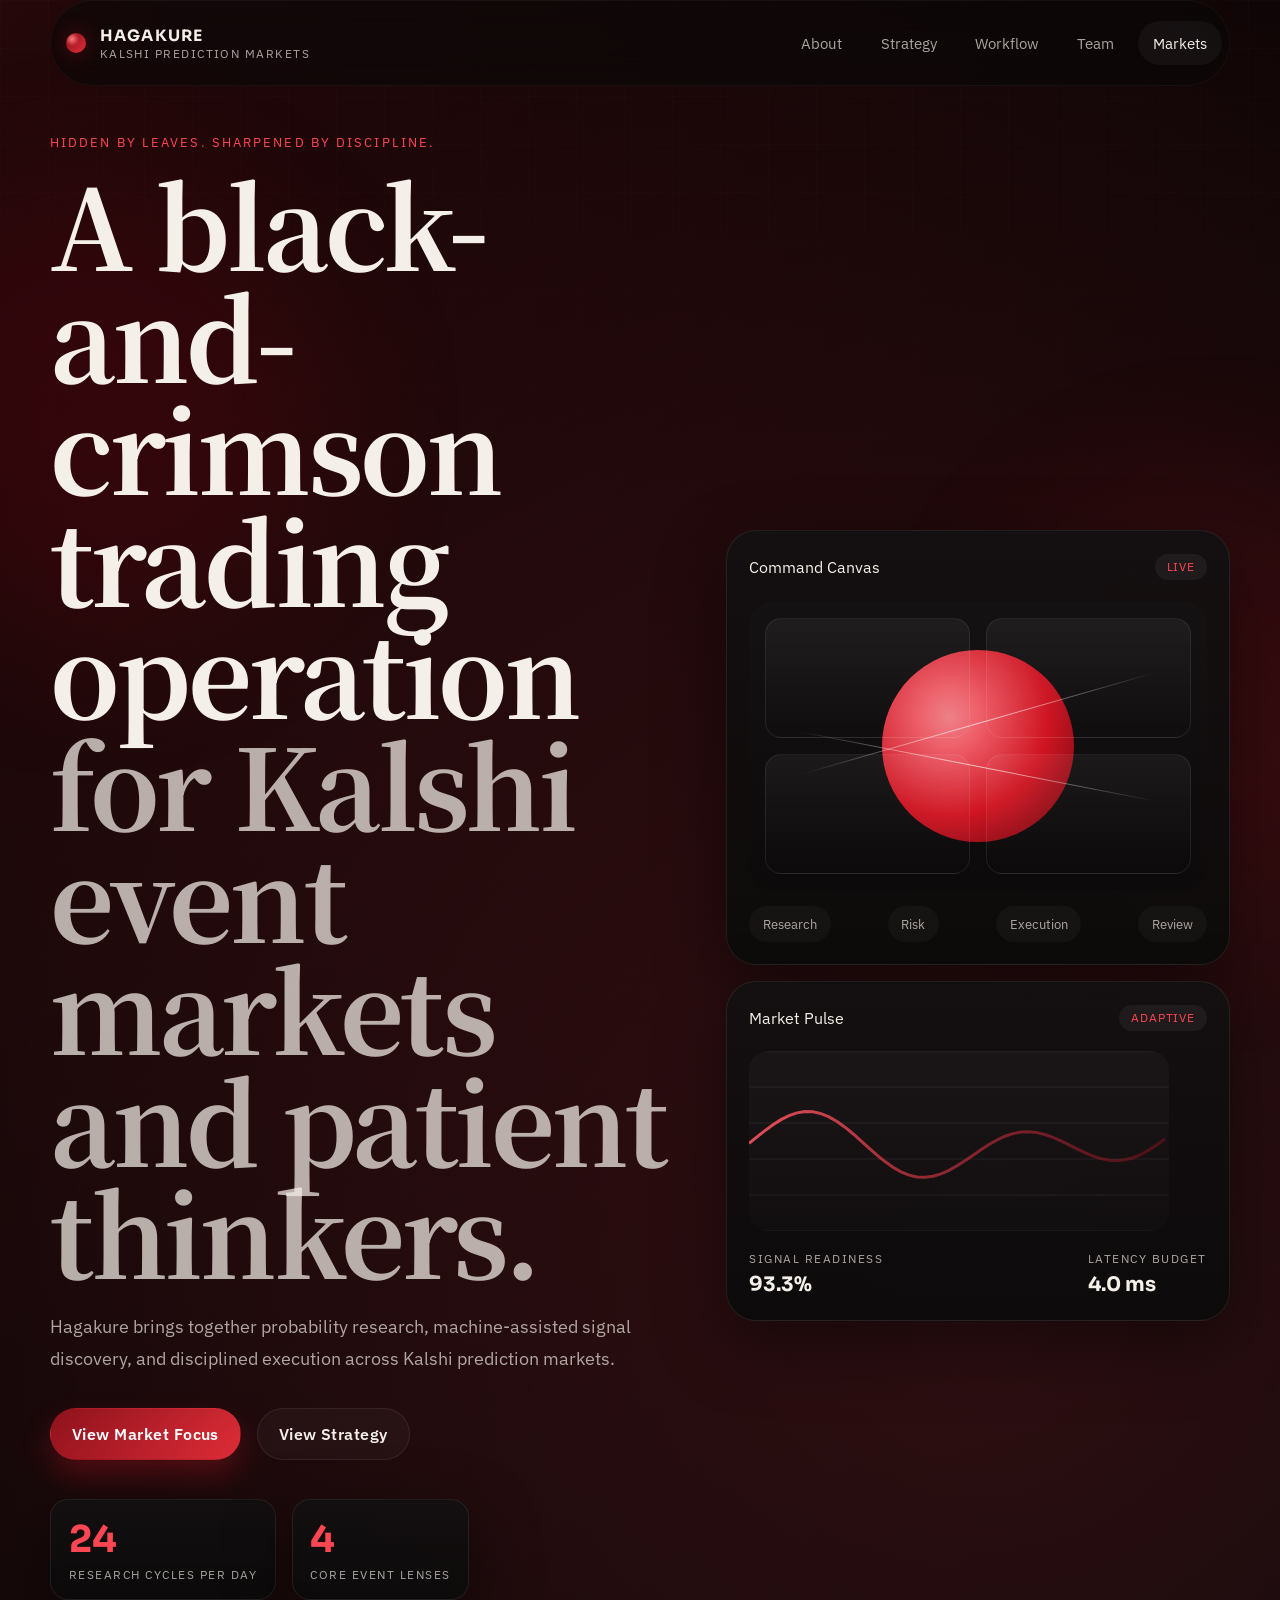
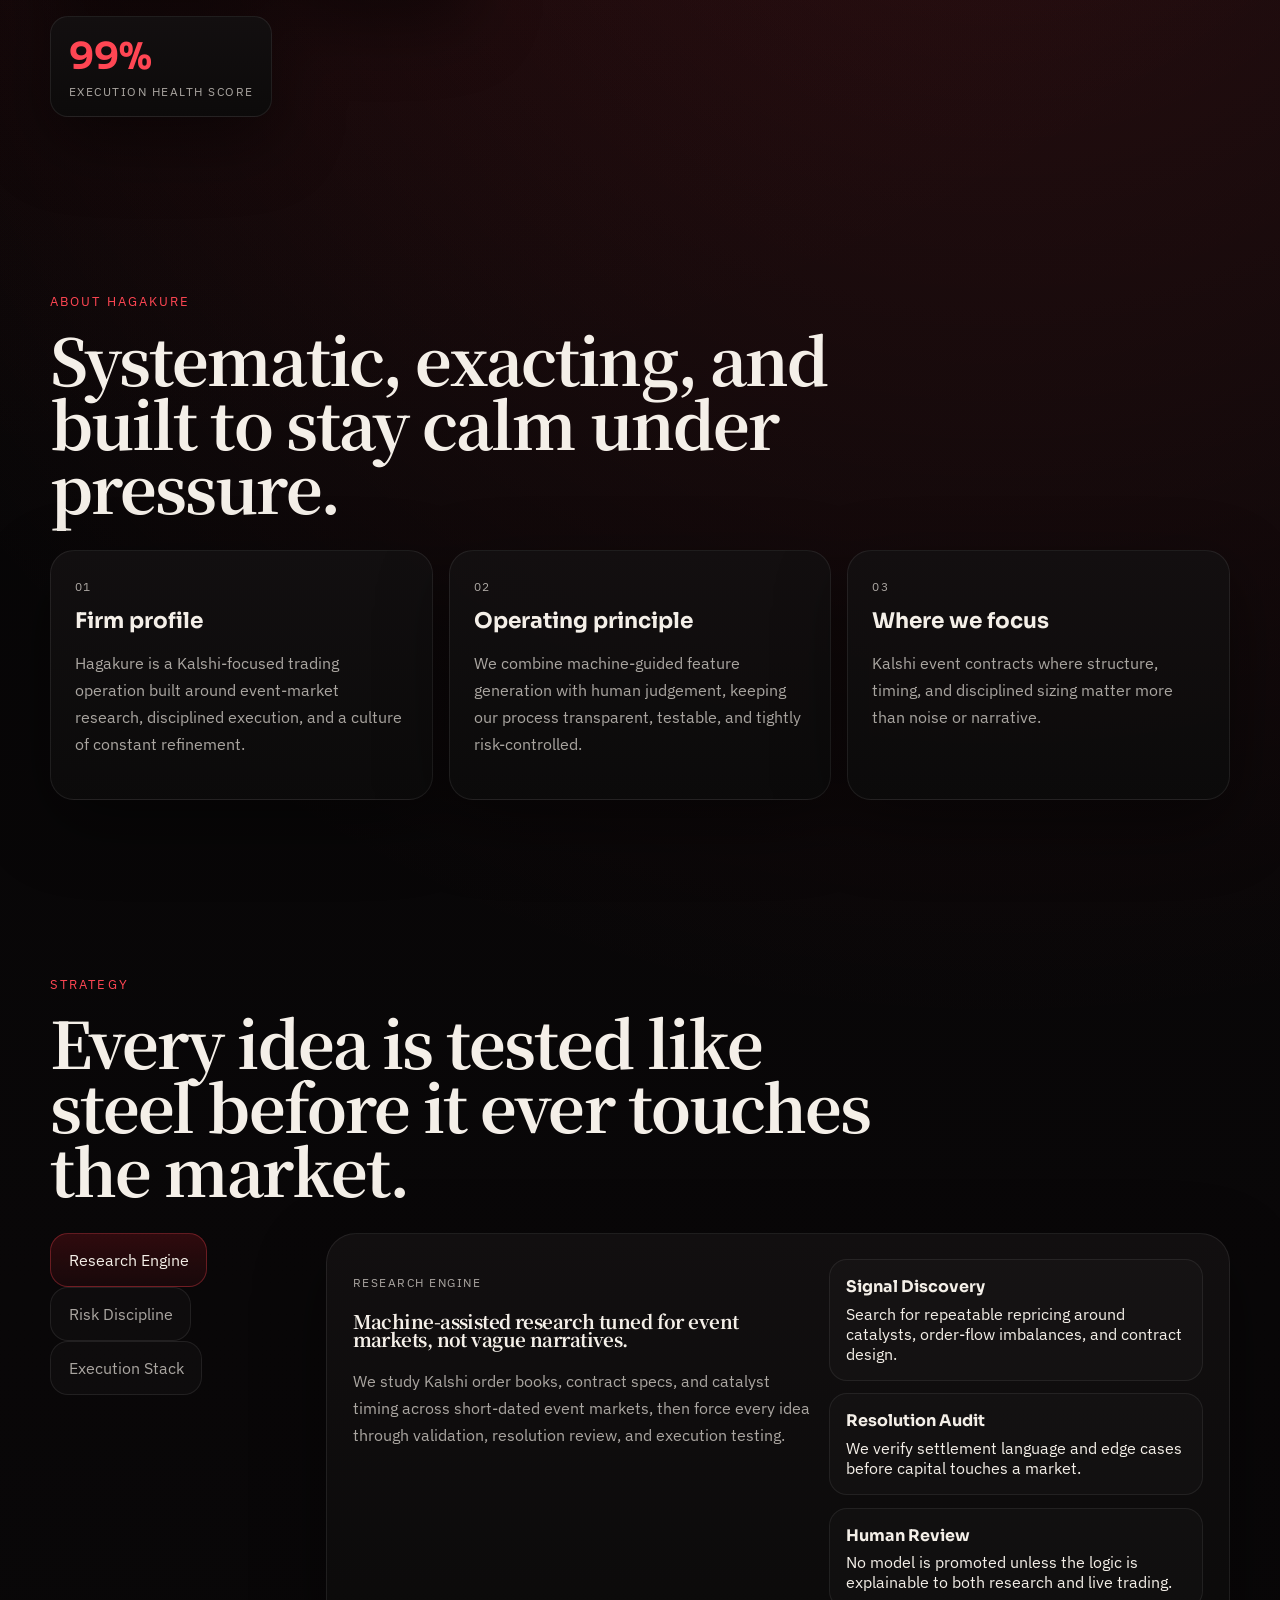
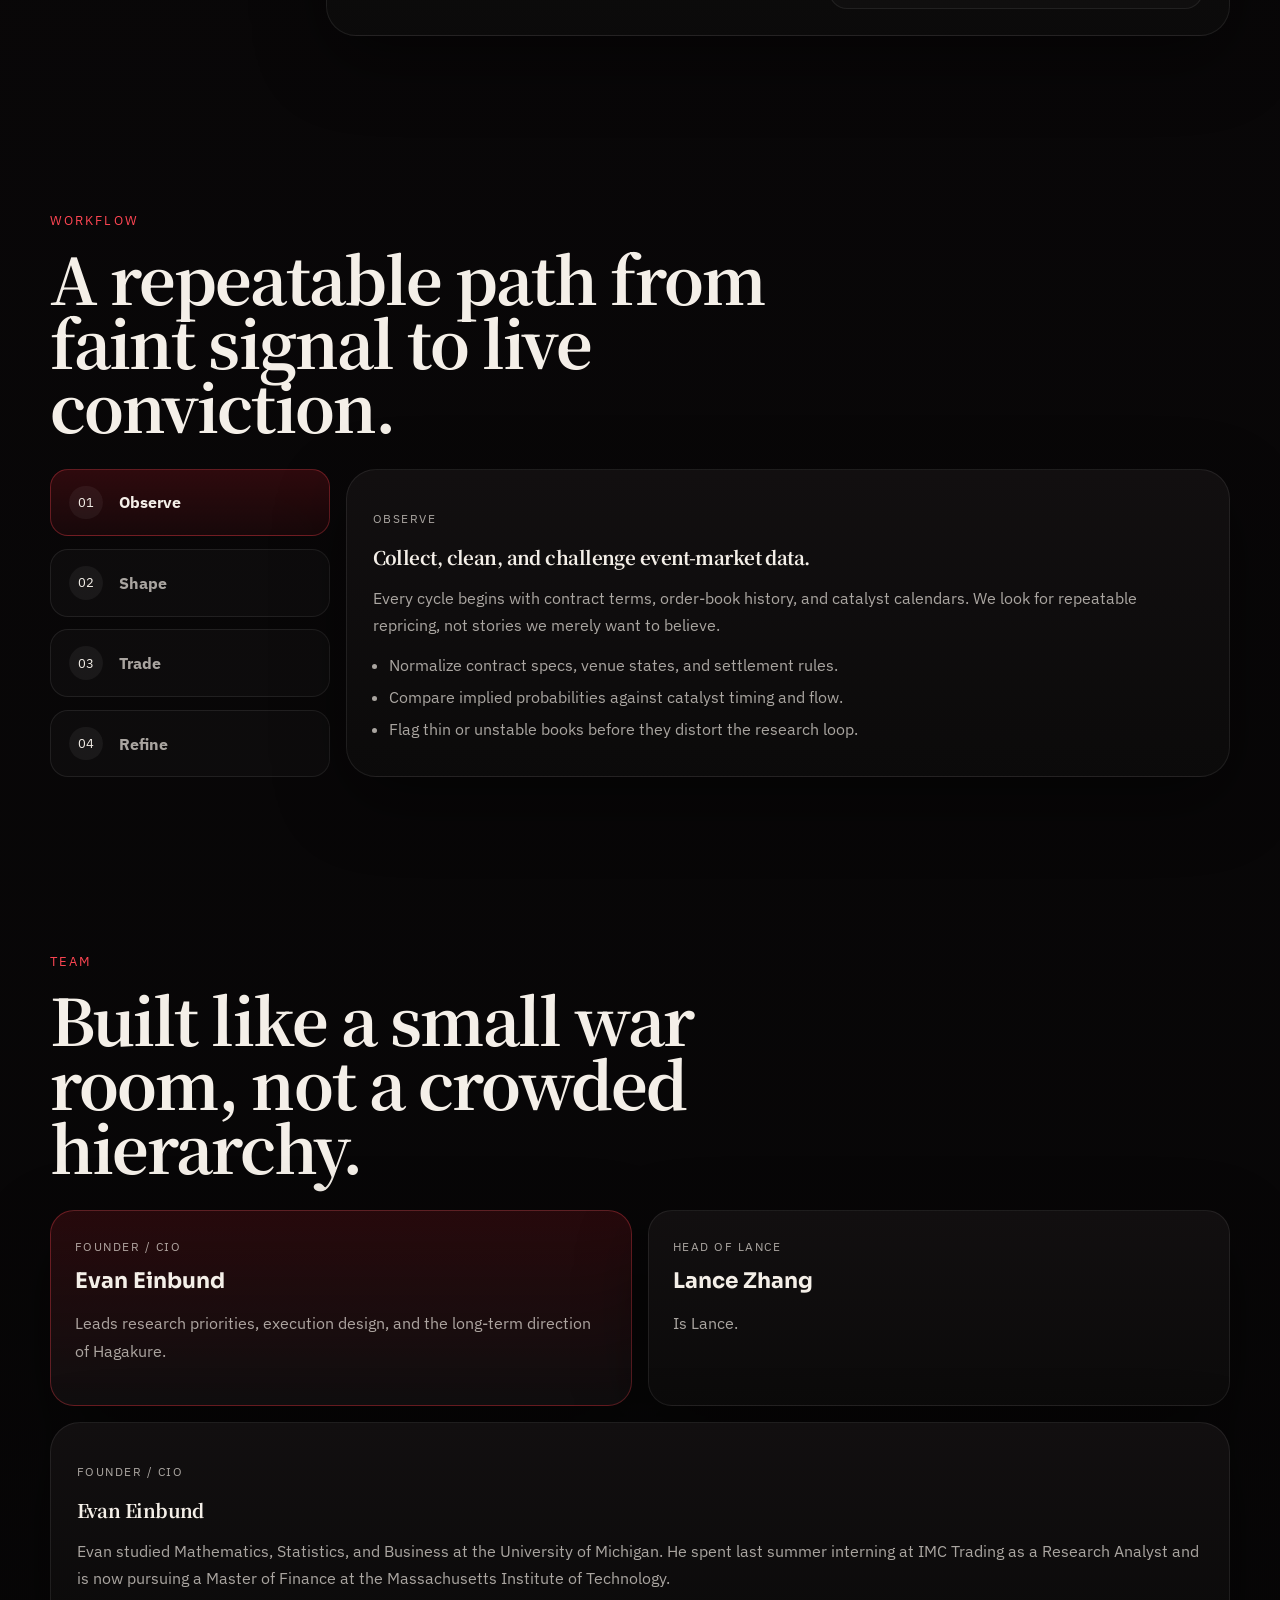
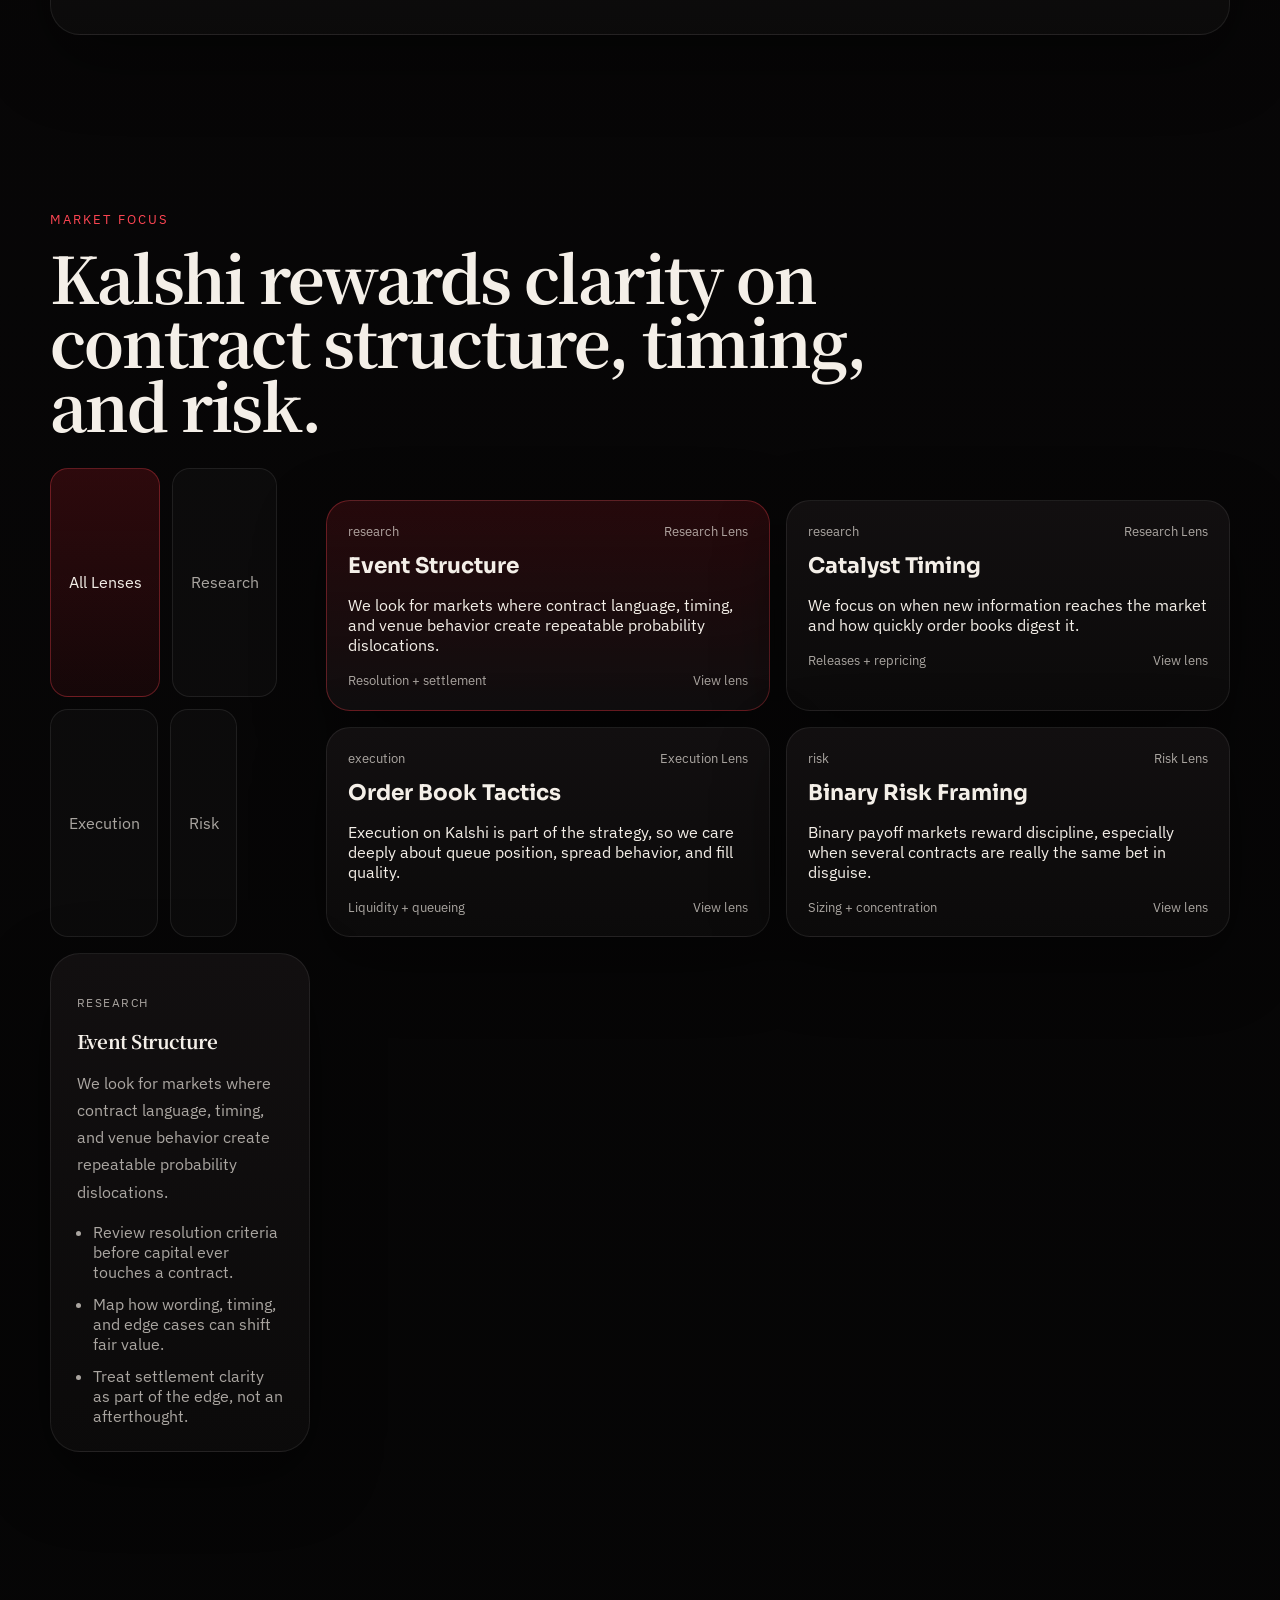
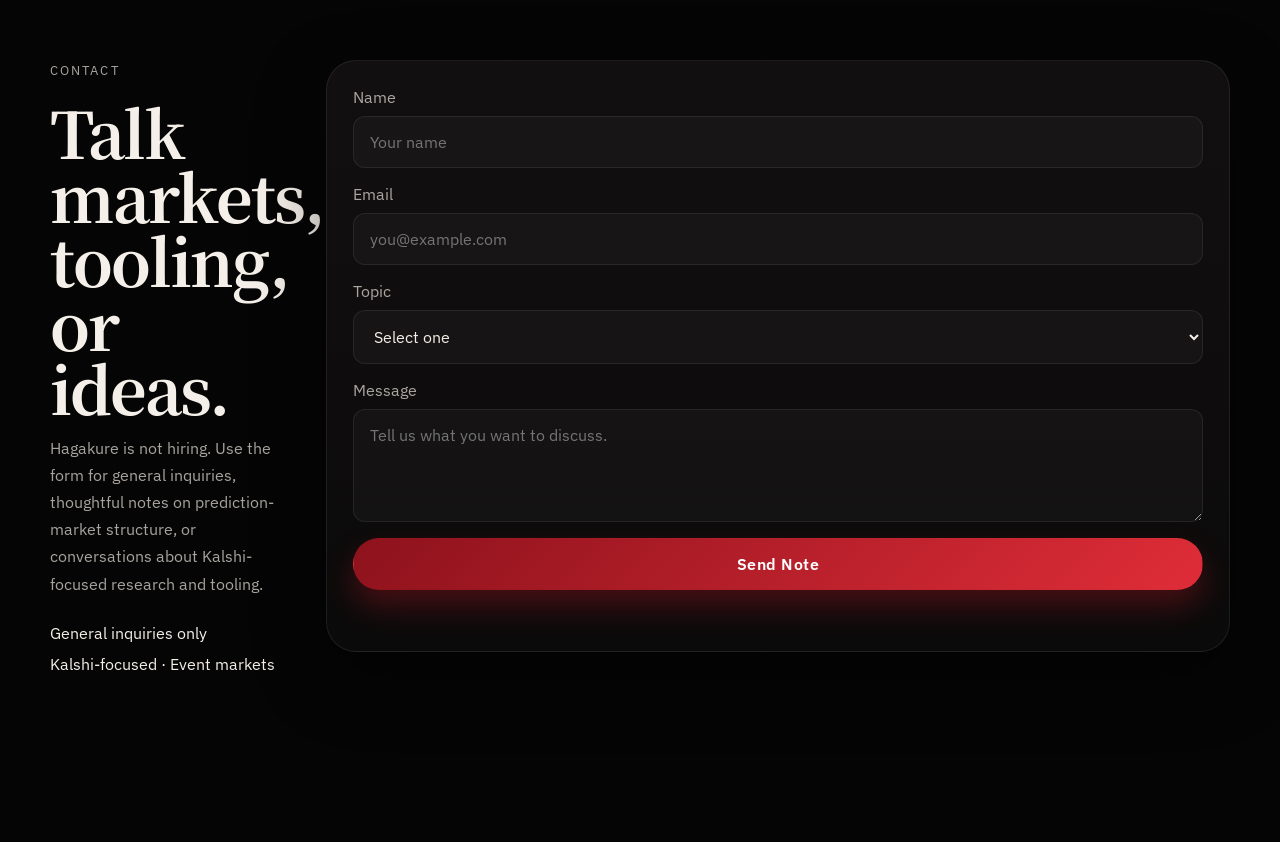
==== frontend/index.html @ a76fd27b "Refocus site on Kalshi markets" ====
<!DOCTYPE html>
<html lang="en">
<head>
  <meta charset="UTF-8">
  <meta name="viewport" content="width=device-width, initial-scale=1.0">
  <title>Hagakure</title>
  <meta
    name="description"
    content="Hagakure is a Kalshi-focused systematic trading operation built on disciplined execution, prediction-market research, and machine-assisted analysis."
  >
  <link rel="preconnect" href="https://fonts.googleapis.com">
  <link rel="preconnect" href="https://fonts.gstatic.com" crossorigin>
  <link
    href="https://fonts.googleapis.com/css2?family=IBM+Plex+Sans:wght@400;500;600&family=Noto+Serif+JP:wght@500;700&family=Sora:wght@400;500;600;700&display=swap"
    rel="stylesheet"
  >
  <link rel="stylesheet" href="./styles.css">
</head>
<body>
  <div class="page-shell">
    <div class="ambient ambient-left"></div>
    <div class="ambient ambient-right"></div>
    <div class="grid-overlay"></div>

    <header class="site-header">
      <a class="brand" href="#top" aria-label="Hagakure home">
        <span class="brand-mark"></span>
        <span class="brand-copy">
          <span class="brand-name">Hagakure</span>
          <span class="brand-tag">Kalshi Prediction Markets</span>
        </span>
      </a>

      <nav class="desktop-nav" aria-label="Primary">
        <a href="#about">About</a>
        <a href="#strategy">Strategy</a>
        <a href="#workflow">Workflow</a>
        <a href="#team">Team</a>
        <a href="#markets">Markets</a>
      </nav>

      <button class="menu-toggle" type="button" aria-expanded="false" aria-controls="mobile-nav">
        Menu
      </button>
    </header>

    <nav class="mobile-nav" id="mobile-nav" aria-label="Mobile">
      <a href="#about">About</a>
      <a href="#strategy">Strategy</a>
      <a href="#workflow">Workflow</a>
      <a href="#team">Team</a>
      <a href="#markets">Markets</a>
    </nav>

    <main id="top">
      <section class="hero section">
        <div class="hero-copy reveal">
          <p class="eyebrow">Hidden by leaves. Sharpened by discipline.</p>
          <h1>
            A black-and-crimson trading operation
            <span>for Kalshi event markets and patient thinkers.</span>
          </h1>
          <p class="hero-text">
            Hagakure brings together probability research, machine-assisted signal discovery,
            and disciplined execution across Kalshi prediction markets.
          </p>

          <div class="hero-actions">
            <a class="button button-primary" href="#markets">View Market Focus</a>
            <a class="button button-secondary" href="#strategy">View Strategy</a>
          </div>

          <div class="hero-metrics">
            <article>
              <span class="metric-value" data-counter="24">0</span>
              <span class="metric-label">Research cycles per day</span>
            </article>
            <article>
              <span class="metric-value" data-counter="4">0</span>
              <span class="metric-label">Core event lenses</span>
            </article>
            <article>
              <span class="metric-value" data-counter="99">0</span>
              <span class="metric-label">Execution health score</span>
            </article>
          </div>
        </div>

        <div class="hero-panel reveal">
          <div class="panel panel-lead">
            <div class="panel-header">
              <span>Command Canvas</span>
              <span class="status-dot">Live</span>
            </div>
            <div class="panel-art">
              <div class="sun-disc"></div>
              <div class="blade-line blade-line-a"></div>
              <div class="blade-line blade-line-b"></div>
              <div class="signal-grid">
                <span></span>
                <span></span>
                <span></span>
                <span></span>
              </div>
            </div>
            <div class="signal-strip">
              <span>Research</span>
              <span>Risk</span>
              <span>Execution</span>
              <span>Review</span>
            </div>
          </div>

          <div class="panel panel-ticker">
            <div class="ticker-header">
              <span>Market Pulse</span>
              <span class="ticker-mode">Adaptive</span>
            </div>
            <canvas id="pulse-chart" width="420" height="180" aria-label="Market pulse chart"></canvas>
            <div class="pulse-stats">
              <div>
                <span class="pulse-label">Signal readiness</span>
                <strong id="signal-readiness">91.4%</strong>
              </div>
              <div>
                <span class="pulse-label">Latency budget</span>
                <strong id="latency-budget">3.8 ms</strong>
              </div>
            </div>
          </div>
        </div>
      </section>

      <section class="section section-split" id="about">
        <div class="section-heading reveal">
          <p class="eyebrow">About Hagakure</p>
          <h2>Systematic, exacting, and built to stay calm under pressure.</h2>
        </div>

        <div class="about-grid">
          <article class="about-card reveal">
            <span class="card-index">01</span>
            <h3>Firm profile</h3>
            <p>
              Hagakure is a Kalshi-focused trading operation built around event-market research,
              disciplined execution, and a culture of constant refinement.
            </p>
          </article>
          <article class="about-card reveal">
            <span class="card-index">02</span>
            <h3>Operating principle</h3>
            <p>
              We combine machine-guided feature generation with human judgement, keeping our process
              transparent, testable, and tightly risk-controlled.
            </p>
          </article>
          <article class="about-card reveal">
            <span class="card-index">03</span>
            <h3>Where we focus</h3>
            <p>
              Kalshi event contracts where structure, timing, and disciplined sizing matter more
              than noise or narrative.
            </p>
          </article>
        </div>
      </section>

      <section class="section" id="strategy">
        <div class="section-heading reveal">
          <p class="eyebrow">Strategy</p>
          <h2>Every idea is tested like steel before it ever touches the market.</h2>
        </div>

        <div class="strategy-shell">
          <aside class="strategy-tabs reveal" aria-label="Strategy pillars">
            <button class="strategy-tab is-active" type="button" data-strategy="research">Research Engine</button>
            <button class="strategy-tab" type="button" data-strategy="risk">Risk Discipline</button>
            <button class="strategy-tab" type="button" data-strategy="execution">Execution Stack</button>
          </aside>

          <div class="strategy-panel reveal">
            <div class="strategy-copy">
              <p class="strategy-kicker" id="strategy-kicker">Research Engine</p>
              <h3 id="strategy-title">Machine-assisted research tuned for event markets, not vague narratives.</h3>
              <p id="strategy-text">
                We study Kalshi order books, contract specs, and catalyst timing across short-dated
                event markets, then force every idea through validation, resolution review, and execution testing.
              </p>
            </div>

            <div class="strategy-matrix" id="strategy-matrix"></div>
          </div>
        </div>
      </section>

      <section class="section" id="workflow">
        <div class="section-heading reveal">
          <p class="eyebrow">Workflow</p>
          <h2>A repeatable path from faint signal to live conviction.</h2>
        </div>

        <div class="workflow-layout">
          <div class="workflow-track reveal">
            <button class="workflow-step is-active" type="button" data-step="observe">
              <span>01</span>
              <strong>Observe</strong>
            </button>
            <button class="workflow-step" type="button" data-step="shape">
              <span>02</span>
              <strong>Shape</strong>
            </button>
            <button class="workflow-step" type="button" data-step="deploy">
              <span>03</span>
              <strong>Trade</strong>
            </button>
            <button class="workflow-step" type="button" data-step="refine">
              <span>04</span>
              <strong>Refine</strong>
            </button>
          </div>

          <article class="workflow-panel reveal">
            <p class="workflow-label" id="workflow-label">Observe</p>
            <h3 id="workflow-title">Collect, clean, and challenge event-market data.</h3>
            <p id="workflow-text">
              Every cycle begins with contract terms, order-book history, and catalyst calendars.
              We look for repeatable repricing, not stories we merely want to believe.
            </p>
            <ul class="workflow-list" id="workflow-list"></ul>
          </article>
        </div>
      </section>

      <section class="section" id="team">
        <div class="section-heading reveal">
          <p class="eyebrow">Team</p>
          <h2>Built like a small war room, not a crowded hierarchy.</h2>
        </div>

        <div class="team-grid reveal" id="team-grid"></div>

        <div class="team-detail reveal" id="team-detail">
          <p class="team-detail-role">Founder / CIO</p>
          <h3>Loading team profile...</h3>
          <p>Hagakure leadership details will appear here once the page initializes.</p>
        </div>
      </section>

      <section class="section" id="markets">
        <div class="section-heading reveal">
          <p class="eyebrow">Market Focus</p>
          <h2>Kalshi rewards clarity on contract structure, timing, and risk.</h2>
        </div>

        <div class="careers-shell">
          <div class="role-filters reveal" aria-label="Role filters">
            <button class="role-filter is-active" type="button" data-role-filter="all">All Lenses</button>
            <button class="role-filter" type="button" data-role-filter="research">Research</button>
            <button class="role-filter" type="button" data-role-filter="execution">Execution</button>
            <button class="role-filter" type="button" data-role-filter="risk">Risk</button>
          </div>

          <div class="role-grid reveal" id="role-grid"></div>

          <article class="role-detail reveal" id="role-detail">
            <p class="role-detail-kicker">Select a lens</p>
            <h3>Event Structure</h3>
            <p>Choose a card to inspect how Hagakure thinks about Kalshi markets, execution, and risk.</p>
            <ul class="role-points"></ul>
          </article>
        </div>
      </section>

      <section class="section section-contact">
        <div class="contact-copy reveal">
          <p class="eyebrow">Contact</p>
          <h2>Talk markets, tooling, or ideas.</h2>
          <p>
            Hagakure is not hiring. Use the form for general inquiries, thoughtful notes on
            prediction-market structure, or conversations about Kalshi-focused research and tooling.
          </p>
          <div class="contact-lines">
            <span>General inquiries only</span>
            <span>Kalshi-focused · Event markets</span>
          </div>
        </div>

        <form class="contact-form reveal" id="contact-form">
          <label>
            Name
            <input type="text" name="name" placeholder="Your name" required>
          </label>
          <label>
            Email
            <input type="email" name="email" placeholder="you@example.com" required>
          </label>
          <label>
            Topic
            <select name="interest" required>
              <option value="">Select one</option>
              <option value="general">General inquiry</option>
              <option value="research">Research process</option>
              <option value="markets">Kalshi market structure</option>
            </select>
          </label>
          <label>
            Message
            <textarea name="message" rows="4" placeholder="Tell us what you want to discuss." required></textarea>
          </label>
          <button class="button button-primary" type="submit">Send Note</button>
          <p class="form-response" id="form-response" aria-live="polite"></p>
        </form>
      </section>
    </main>
  </div>

  <script src="./app.js"></script>
</body>
</html>
---- frontend/styles.css ----
:root {
  --bg: #070707;
  --bg-soft: #0f0b0c;
  --panel: rgba(18, 16, 17, 0.84);
  --panel-strong: rgba(21, 17, 18, 0.96);
  --border: rgba(255, 255, 255, 0.08);
  --text: #f4efe8;
  --muted: rgba(244, 239, 232, 0.68);
  --accent: #ca1b28;
  --accent-soft: rgba(202, 27, 40, 0.18);
  --accent-strong: #ff4653;
  --shadow: 0 24px 70px rgba(0, 0, 0, 0.45);
  --serif: "Noto Serif JP", serif;
  --display: "Sora", sans-serif;
  --body: "IBM Plex Sans", sans-serif;
  --max-width: 1180px;
  --radius-xl: 30px;
  --radius-lg: 24px;
  --radius-md: 18px;
  --radius-sm: 12px;
  --transition: 220ms ease;
}

* {
  box-sizing: border-box;
}

html {
  scroll-behavior: smooth;
}

body {
  margin: 0;
  min-height: 100vh;
  background:
    radial-gradient(circle at top left, rgba(202, 27, 40, 0.16), transparent 28%),
    radial-gradient(circle at 78% 18%, rgba(255, 70, 83, 0.14), transparent 22%),
    linear-gradient(180deg, #040404 0%, #090708 40%, #050505 100%);
  color: var(--text);
  font-family: var(--body);
  overflow-x: hidden;
}

img,
canvas {
  display: block;
  max-width: 100%;
}

a {
  color: inherit;
  text-decoration: none;
}

button,
input,
select,
textarea {
  font: inherit;
}

button {
  cursor: pointer;
}

.page-shell {
  position: relative;
  isolation: isolate;
}

.ambient {
  position: fixed;
  inset: auto;
  width: 28rem;
  height: 28rem;
  border-radius: 999px;
  filter: blur(80px);
  opacity: 0.45;
  pointer-events: none;
  z-index: -3;
}

.ambient-left {
  left: -8rem;
  top: 12rem;
  background: rgba(131, 5, 19, 0.44);
}

.ambient-right {
  right: -10rem;
  top: 30rem;
  background: rgba(202, 27, 40, 0.28);
}

.grid-overlay {
  position: fixed;
  inset: 0;
  background-image:
    linear-gradient(rgba(255, 255, 255, 0.025) 1px, transparent 1px),
    linear-gradient(90deg, rgba(255, 255, 255, 0.025) 1px, transparent 1px);
  background-size: 48px 48px;
  mask-image: linear-gradient(180deg, rgba(0, 0, 0, 0.6), transparent 85%);
  pointer-events: none;
  z-index: -4;
}

.site-header {
  position: sticky;
  top: 0;
  z-index: 20;
  display: flex;
  align-items: center;
  justify-content: space-between;
  gap: 1rem;
  width: min(calc(100% - 2rem), var(--max-width));
  margin: 0 auto;
  padding: 1rem 0;
  backdrop-filter: blur(16px);
}

.site-header::before {
  content: "";
  position: absolute;
  inset: 0;
  border: 1px solid rgba(255, 255, 255, 0.04);
  border-radius: 999px;
  background: rgba(8, 8, 8, 0.55);
  z-index: -1;
}

.brand {
  display: inline-flex;
  align-items: center;
  gap: 0.85rem;
  padding: 0.6rem 1rem;
}

.brand-mark {
  width: 1.25rem;
  height: 1.25rem;
  border-radius: 999px;
  background:
    radial-gradient(circle at 30% 30%, #ff7a7a, transparent 35%),
    linear-gradient(135deg, #8c0f18, #df2d38);
  box-shadow: 0 0 20px rgba(202, 27, 40, 0.4);
}

.brand-copy {
  display: grid;
}

.brand-name {
  font-family: var(--display);
  font-size: 0.98rem;
  font-weight: 700;
  letter-spacing: 0.08em;
  text-transform: uppercase;
}

.brand-tag {
  color: var(--muted);
  font-size: 0.76rem;
  letter-spacing: 0.12em;
  text-transform: uppercase;
}

.desktop-nav,
.mobile-nav,
.role-filters,
.hero-actions,
.signal-strip,
.contact-lines,
.workflow-track,
.hero-metrics,
.team-grid,
.about-grid {
  display: flex;
}

.desktop-nav {
  gap: 0.5rem;
  padding-right: 0.5rem;
}

.desktop-nav a,
.mobile-nav a,
.role-filter,
.strategy-tab,
.workflow-step {
  position: relative;
  transition: transform var(--transition), color var(--transition), background var(--transition), border-color var(--transition);
}

.desktop-nav a {
  color: var(--muted);
  padding: 0.8rem 0.95rem;
  border-radius: 999px;
  font-size: 0.92rem;
}

.desktop-nav a:hover,
.desktop-nav a.is-current {
  color: var(--text);
  background: rgba(255, 255, 255, 0.04);
}

.menu-toggle {
  display: none;
  border: 1px solid var(--border);
  border-radius: 999px;
  background: rgba(255, 255, 255, 0.03);
  color: var(--text);
  padding: 0.8rem 1rem;
}

.mobile-nav {
  width: min(calc(100% - 2rem), var(--max-width));
  margin: 0.5rem auto 0;
  padding: 0.85rem;
  gap: 0.5rem;
  flex-wrap: wrap;
  background: rgba(8, 8, 8, 0.9);
  border: 1px solid var(--border);
  border-radius: var(--radius-md);
  display: none;
}

.mobile-nav.is-open {
  display: flex;
}

.mobile-nav a {
  color: var(--muted);
  padding: 0.6rem 0.85rem;
  border-radius: 999px;
}

main {
  width: min(calc(100% - 2rem), var(--max-width));
  margin: 0 auto;
  padding-bottom: 5rem;
}

.section {
  padding: 5.5rem 0;
}

.hero {
  min-height: calc(100vh - 6rem);
  display: grid;
  grid-template-columns: minmax(0, 1.15fr) minmax(340px, 0.9fr);
  gap: 2rem;
  align-items: center;
  padding-top: 3rem;
}

.eyebrow {
  color: var(--accent-strong);
  margin: 0 0 1rem;
  letter-spacing: 0.16em;
  text-transform: uppercase;
  font-size: 0.82rem;
}

.hero h1,
.section-heading h2,
.strategy-copy h3,
.workflow-panel h3,
.team-detail h3,
.role-detail h3,
.contact-copy h2 {
  font-family: var(--serif);
  line-height: 1;
  letter-spacing: -0.03em;
}

.hero h1 {
  margin: 0;
  font-size: clamp(3.6rem, 9vw, 7rem);
  max-width: 10ch;
}

.hero h1 span {
  display: block;
  color: rgba(244, 239, 232, 0.72);
}

.hero-text {
  max-width: 38rem;
  margin: 1.5rem 0 0;
  font-size: 1.12rem;
  line-height: 1.8;
  color: var(--muted);
}

.hero-actions {
  margin-top: 2rem;
  gap: 1rem;
  flex-wrap: wrap;
}

.button {
  display: inline-flex;
  align-items: center;
  justify-content: center;
  min-height: 3.3rem;
  padding: 0 1.3rem;
  border-radius: 999px;
  border: 1px solid transparent;
  font-weight: 600;
  letter-spacing: 0.03em;
  transition: transform var(--transition), background var(--transition), border-color var(--transition);
}

.button:hover,
.team-card:hover,
.about-card:hover,
.role-card:hover {
  transform: translateY(-2px);
}

.button-primary {
  background: linear-gradient(135deg, #8d121c, #df2d38);
  color: white;
  box-shadow: 0 16px 30px rgba(202, 27, 40, 0.3);
}

.button-secondary {
  border-color: var(--border);
  background: rgba(255, 255, 255, 0.03);
}

.hero-metrics {
  gap: 1rem;
  flex-wrap: wrap;
  margin-top: 2.4rem;
}

.hero-metrics article,
.panel,
.about-card,
.strategy-panel,
.workflow-panel,
.team-card,
.team-detail,
.role-card,
.role-detail,
.contact-form {
  background: linear-gradient(180deg, rgba(19, 16, 17, 0.94), rgba(12, 11, 11, 0.94));
  border: 1px solid var(--border);
  box-shadow: var(--shadow);
}

.hero-metrics article {
  min-width: 11rem;
  padding: 1rem 1.1rem;
  border-radius: var(--radius-md);
}

.metric-value {
  display: block;
  font-family: var(--display);
  font-size: 2.3rem;
  font-weight: 700;
  color: var(--accent-strong);
}

.metric-label,
.pulse-label,
.team-role,
.team-detail-role,
.role-detail-kicker,
.workflow-label,
.strategy-kicker,
.card-index {
  color: var(--muted);
  text-transform: uppercase;
  letter-spacing: 0.12em;
  font-size: 0.78rem;
}

.hero-panel {
  display: grid;
  gap: 1rem;
}

.panel {
  border-radius: var(--radius-xl);
  padding: 1.4rem;
}

.panel-header,
.ticker-header,
.pulse-stats {
  display: flex;
  align-items: center;
  justify-content: space-between;
}

.status-dot,
.ticker-mode {
  padding: 0.35rem 0.7rem;
  border-radius: 999px;
  background: rgba(255, 255, 255, 0.05);
  color: var(--accent-strong);
  font-size: 0.76rem;
  letter-spacing: 0.08em;
  text-transform: uppercase;
}

.panel-art {
  position: relative;
  overflow: hidden;
  min-height: 18rem;
  margin-top: 1.4rem;
  border-radius: calc(var(--radius-xl) - 0.4rem);
  background:
    radial-gradient(circle at center, rgba(214, 44, 56, 0.18), transparent 34%),
    linear-gradient(180deg, rgba(255, 255, 255, 0.03), transparent),
    #0d0a0b;
}

.sun-disc {
  position: absolute;
  width: 12rem;
  height: 12rem;
  border-radius: 999px;
  left: 50%;
  top: 50%;
  transform: translate(-50%, -50%);
  background: radial-gradient(circle at 35% 35%, #ff8e96, #ca1b28 56%, #5a0d13 100%);
  opacity: 0.92;
  filter: saturate(1.15);
}

.blade-line {
  position: absolute;
  left: 10%;
  right: 10%;
  height: 1px;
  background: linear-gradient(90deg, transparent, rgba(255, 255, 255, 0.7), transparent);
  transform: rotate(-16deg);
}

.blade-line-a {
  top: 42%;
}

.blade-line-b {
  top: 57%;
  transform: rotate(11deg);
}

.signal-grid {
  position: absolute;
  inset: 1rem;
  display: grid;
  grid-template-columns: repeat(2, 1fr);
  gap: 1rem;
}

.signal-grid span {
  border: 1px solid rgba(255, 255, 255, 0.08);
  border-radius: 1rem;
  background: linear-gradient(180deg, rgba(255, 255, 255, 0.05), transparent);
}

.signal-strip {
  margin-top: 1rem;
  justify-content: space-between;
  gap: 0.75rem;
  flex-wrap: wrap;
}

.signal-strip span {
  padding: 0.55rem 0.85rem;
  border-radius: 999px;
  background: rgba(255, 255, 255, 0.03);
  color: var(--muted);
  font-size: 0.83rem;
}

.panel-ticker canvas {
  margin-top: 1.25rem;
  border-radius: calc(var(--radius-lg) - 0.3rem);
  background: linear-gradient(180deg, rgba(255, 255, 255, 0.03), rgba(255, 255, 255, 0.01));
}

.pulse-stats {
  gap: 1rem;
  margin-top: 1rem;
}

.pulse-stats strong {
  display: block;
  margin-top: 0.35rem;
  font-family: var(--display);
  font-size: 1.25rem;
}

.section-heading {
  max-width: 52rem;
}

.section-heading h2,
.contact-copy h2 {
  margin: 0;
  font-size: clamp(2.2rem, 5vw, 4rem);
}

.section-split {
  display: grid;
  gap: 2rem;
}

.about-grid {
  gap: 1rem;
  flex-wrap: wrap;
}

.about-card {
  flex: 1 1 15rem;
  padding: 1.5rem;
  border-radius: var(--radius-lg);
}

.about-card h3,
.team-card h3,
.role-card h3 {
  margin: 0.75rem 0 0.65rem;
  font-family: var(--display);
  font-size: 1.35rem;
}

.about-card p,
.team-card p,
.team-detail p,
.role-detail p,
.contact-copy p,
.workflow-panel p,
.strategy-copy p {
  color: var(--muted);
  line-height: 1.7;
}

.strategy-shell,
.workflow-layout,
.careers-shell,
.section-contact {
  display: grid;
  grid-template-columns: minmax(220px, 260px) minmax(0, 1fr);
  gap: 1rem;
  margin-top: 2rem;
}

.strategy-tabs,
.role-filters {
  gap: 0.75rem;
  flex-wrap: wrap;
}

.strategy-tabs {
  align-content: start;
}

.strategy-tab,
.role-filter {
  border: 1px solid var(--border);
  background: rgba(255, 255, 255, 0.025);
  color: var(--muted);
  padding: 1rem 1.1rem;
  border-radius: var(--radius-md);
  text-align: left;
}

.strategy-tab.is-active,
.role-filter.is-active,
.workflow-step.is-active {
  background: linear-gradient(180deg, rgba(202, 27, 40, 0.2), rgba(202, 27, 40, 0.08));
  border-color: rgba(255, 70, 83, 0.32);
  color: var(--text);
}

.strategy-panel,
.workflow-panel,
.role-detail,
.contact-form,
.team-detail {
  border-radius: var(--radius-xl);
  padding: 1.6rem;
}

.strategy-panel {
  display: grid;
  grid-template-columns: minmax(0, 1.1fr) minmax(260px, 0.9fr);
  gap: 1.2rem;
}

.strategy-matrix {
  display: grid;
  gap: 0.8rem;
}

.matrix-item {
  padding: 1rem;
  border: 1px solid rgba(255, 255, 255, 0.07);
  border-radius: var(--radius-md);
  background: rgba(255, 255, 255, 0.02);
}

.matrix-item strong {
  display: block;
  font-family: var(--display);
  font-size: 1rem;
  margin-bottom: 0.4rem;
}

.workflow-layout {
  grid-template-columns: minmax(240px, 280px) minmax(0, 1fr);
}

.workflow-track {
  flex-direction: column;
  gap: 0.8rem;
}

.workflow-step {
  display: flex;
  align-items: center;
  gap: 1rem;
  border: 1px solid var(--border);
  border-radius: var(--radius-md);
  background: rgba(255, 255, 255, 0.025);
  color: var(--muted);
  padding: 1rem 1.15rem;
}

.workflow-step span {
  display: inline-flex;
  align-items: center;
  justify-content: center;
  width: 2.1rem;
  height: 2.1rem;
  border-radius: 999px;
  background: rgba(255, 255, 255, 0.05);
  color: var(--text);
  font-size: 0.8rem;
}

.workflow-list,
.role-points {
  display: grid;
  gap: 0.75rem;
  padding-left: 1rem;
  margin: 1rem 0 0;
  color: var(--muted);
}

.team-grid,
.role-grid {
  gap: 1rem;
  margin-top: 2rem;
}

.team-grid {
  flex-wrap: wrap;
}

.team-card {
  flex: 1 1 17rem;
  padding: 1.5rem;
  border-radius: var(--radius-lg);
  cursor: pointer;
}

.team-card.is-active {
  border-color: rgba(255, 70, 83, 0.32);
  background: linear-gradient(180deg, rgba(202, 27, 40, 0.16), rgba(17, 15, 16, 0.95));
}

.team-detail {
  margin-top: 1rem;
}

.role-grid {
  display: grid;
  grid-template-columns: repeat(2, minmax(0, 1fr));
}

.role-card {
  padding: 1.3rem;
  border-radius: var(--radius-lg);
  cursor: pointer;
}

.role-card.is-hidden {
  display: none;
}

.role-card.is-active {
  border-color: rgba(255, 70, 83, 0.32);
  background: linear-gradient(180deg, rgba(202, 27, 40, 0.16), rgba(17, 15, 16, 0.95));
}

.role-card-meta {
  display: flex;
  align-items: center;
  justify-content: space-between;
  gap: 1rem;
  color: var(--muted);
  font-size: 0.84rem;
}

.section-contact {
  align-items: start;
}

.contact-copy {
  padding-right: 1rem;
}

.contact-lines {
  flex-direction: column;
  gap: 0.65rem;
  margin-top: 1.6rem;
}

.contact-lines a {
  font-family: var(--display);
  font-size: 1.15rem;
}

.contact-form {
  display: grid;
  gap: 1rem;
}

.contact-form label {
  display: grid;
  gap: 0.55rem;
  color: var(--muted);
}

.contact-form input,
.contact-form select,
.contact-form textarea {
  width: 100%;
  border: 1px solid rgba(255, 255, 255, 0.08);
  border-radius: var(--radius-sm);
  padding: 0.95rem 1rem;
  background: rgba(255, 255, 255, 0.03);
  color: var(--text);
}

.contact-form input:focus,
.contact-form select:focus,
.contact-form textarea:focus {
  outline: none;
  border-color: rgba(255, 70, 83, 0.45);
  box-shadow: 0 0 0 4px rgba(202, 27, 40, 0.15);
}

.form-response {
  min-height: 1.2rem;
  margin: 0;
  color: var(--accent-strong);
}

.reveal {
  opacity: 0;
  transform: translateY(28px);
  transition: opacity 700ms ease, transform 700ms ease;
}

.reveal.is-visible {
  opacity: 1;
  transform: translateY(0);
}

@media (max-width: 980px) {
  .desktop-nav {
    display: none;
  }

  .menu-toggle {
    display: inline-flex;
  }

  .hero,
  .strategy-shell,
  .workflow-layout,
  .careers-shell,
  .section-contact,
  .strategy-panel {
    grid-template-columns: 1fr;
  }

  .hero {
    min-height: auto;
    padding-top: 2rem;
  }

  .hero h1 {
    max-width: 100%;
  }

  .role-grid {
    grid-template-columns: 1fr;
  }
}

@media (max-width: 640px) {
  .site-header {
    width: calc(100% - 1rem);
  }

  main {
    width: calc(100% - 1rem);
  }

  .section {
    padding: 4.2rem 0;
  }

  .hero h1 {
    font-size: clamp(3rem, 16vw, 4.4rem);
  }

  .panel,
  .strategy-panel,
  .workflow-panel,
  .team-card,
  .team-detail,
  .role-card,
  .role-detail,
  .contact-form,
  .about-card {
    padding: 1.2rem;
  }

  .hero-metrics article {
    flex: 1 1 100%;
  }
}
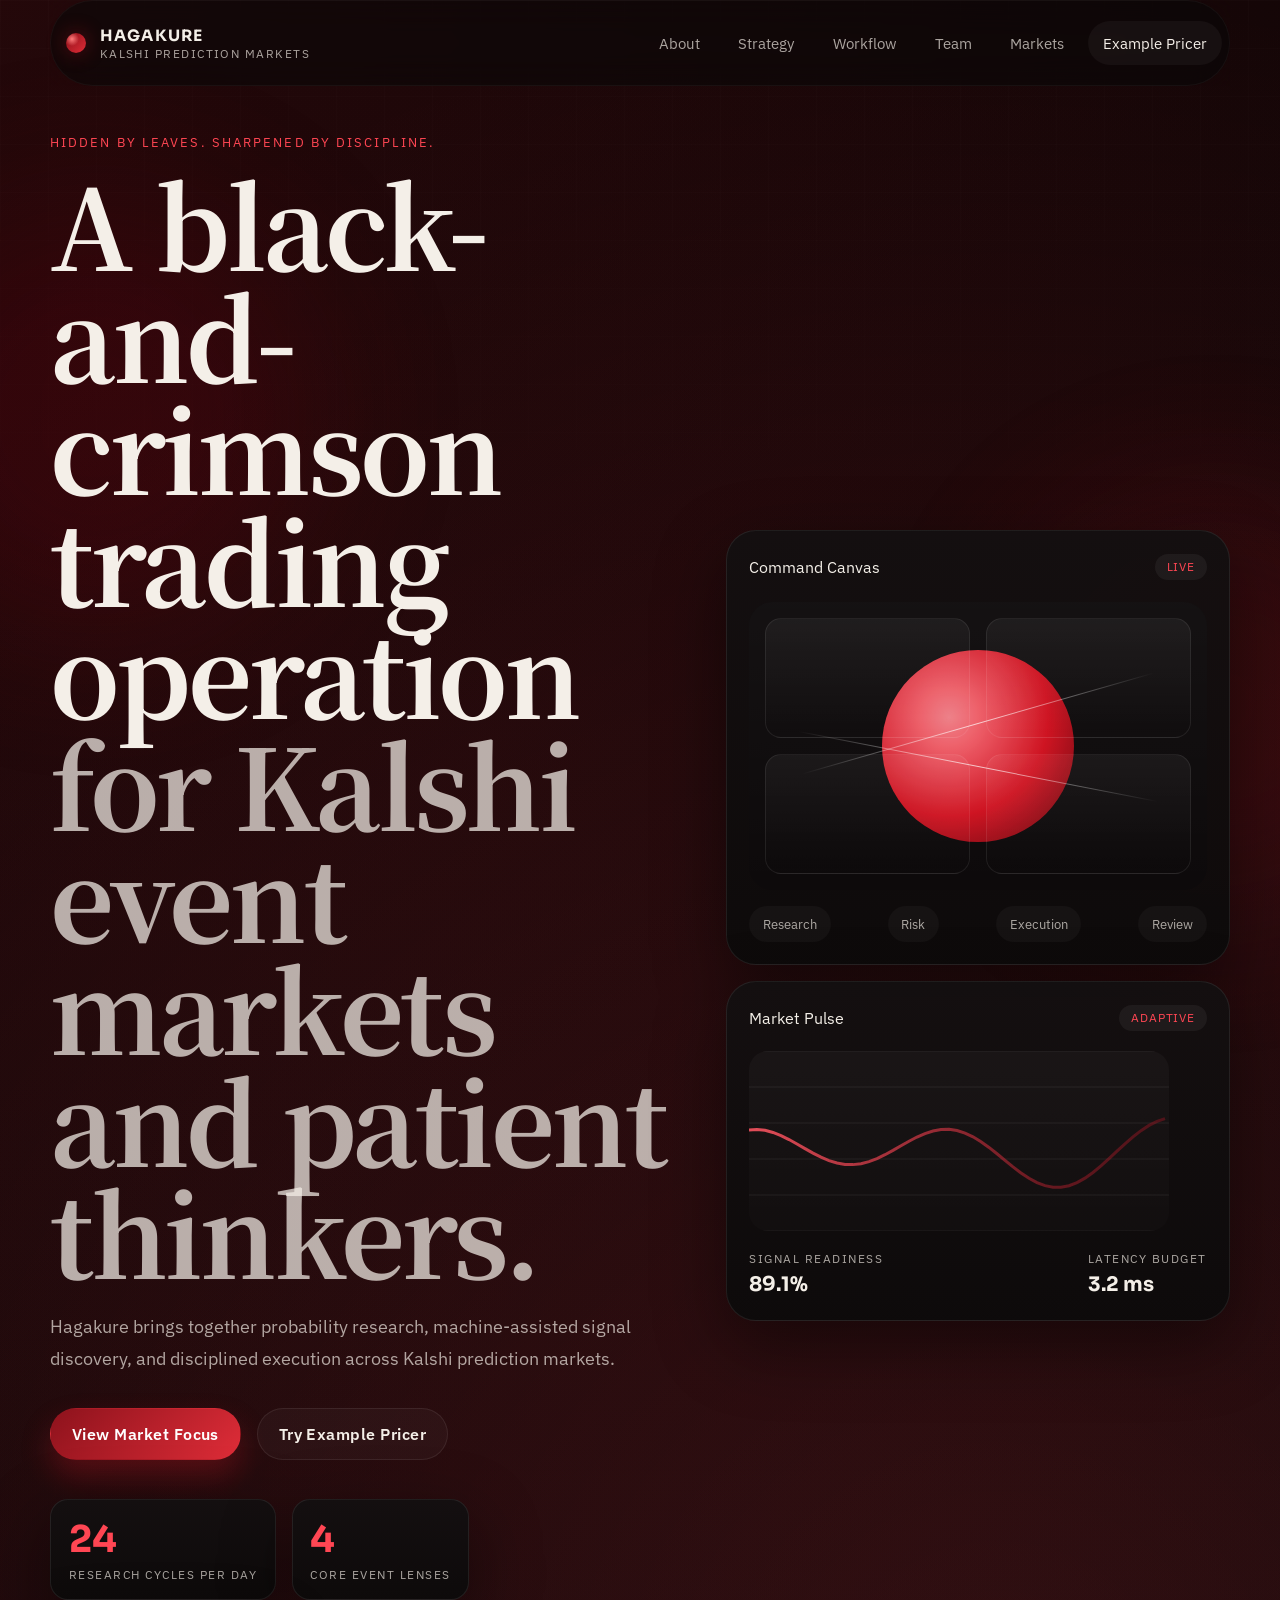
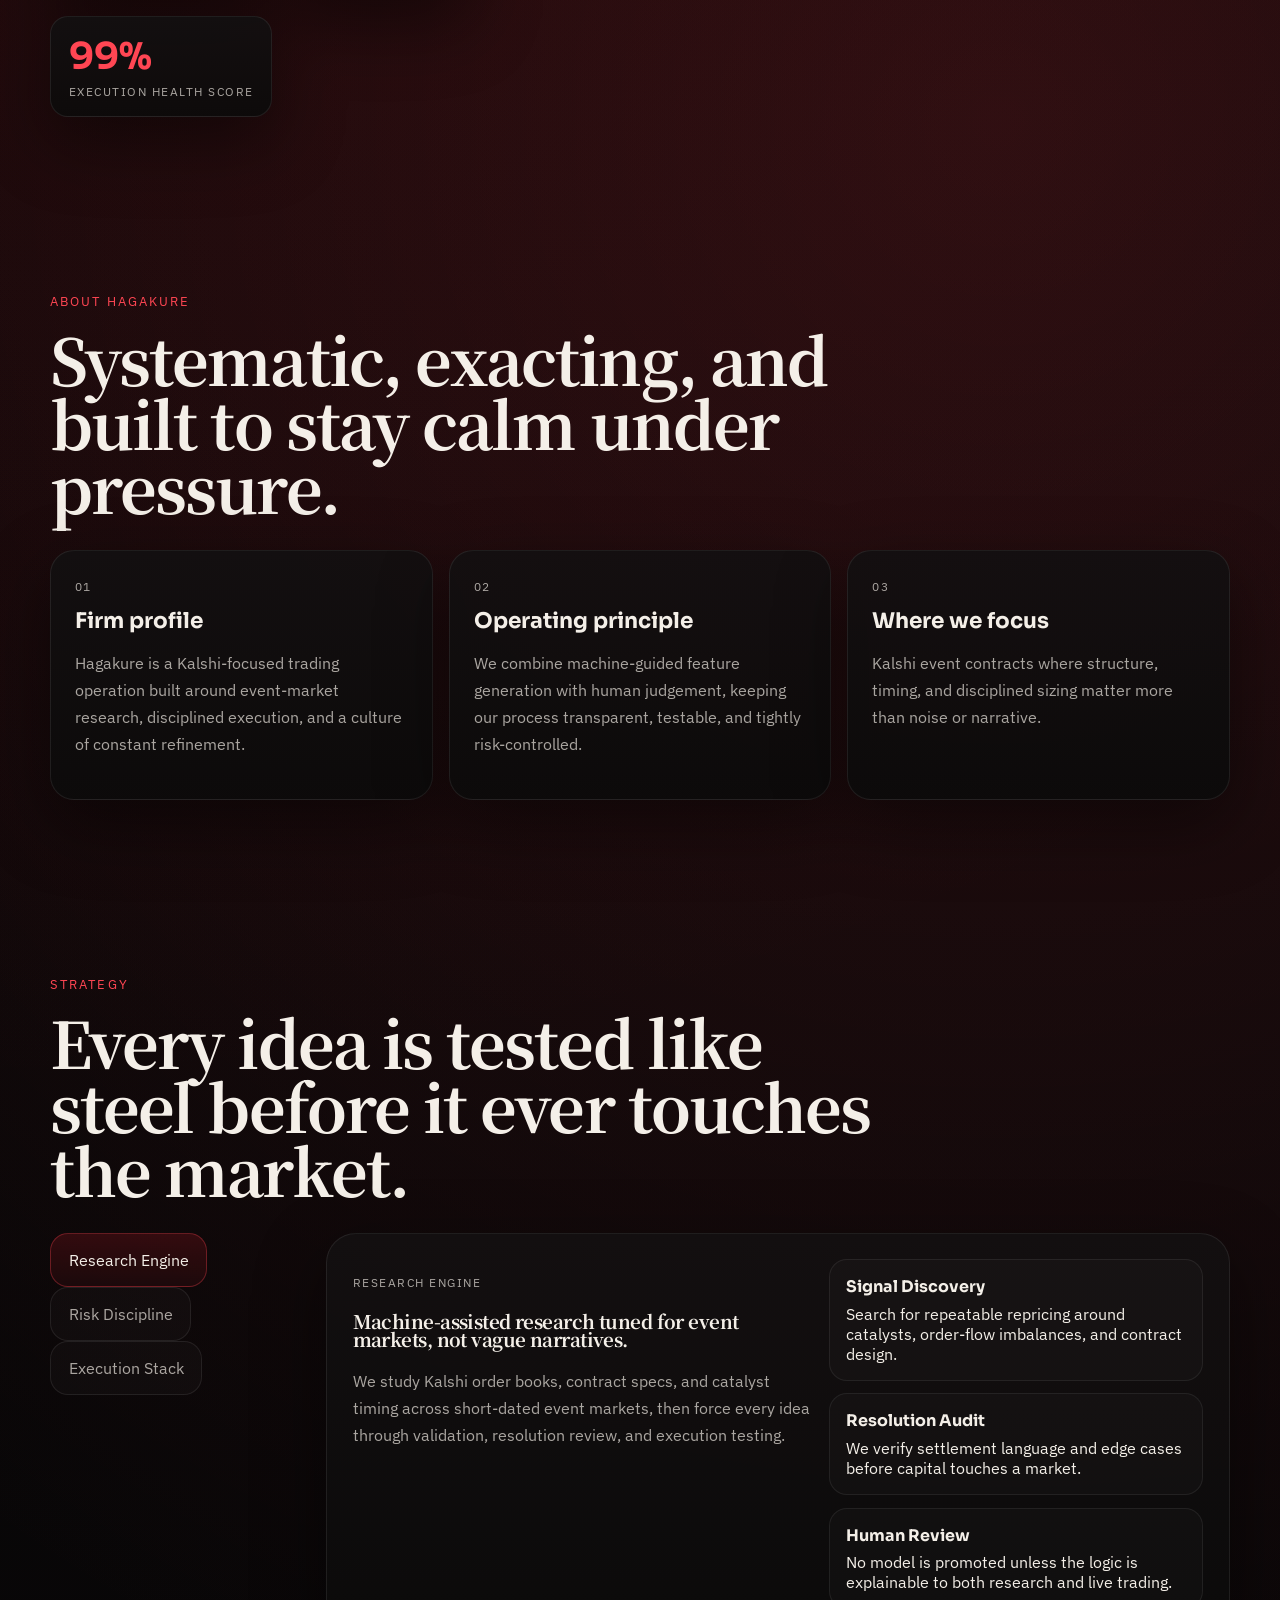
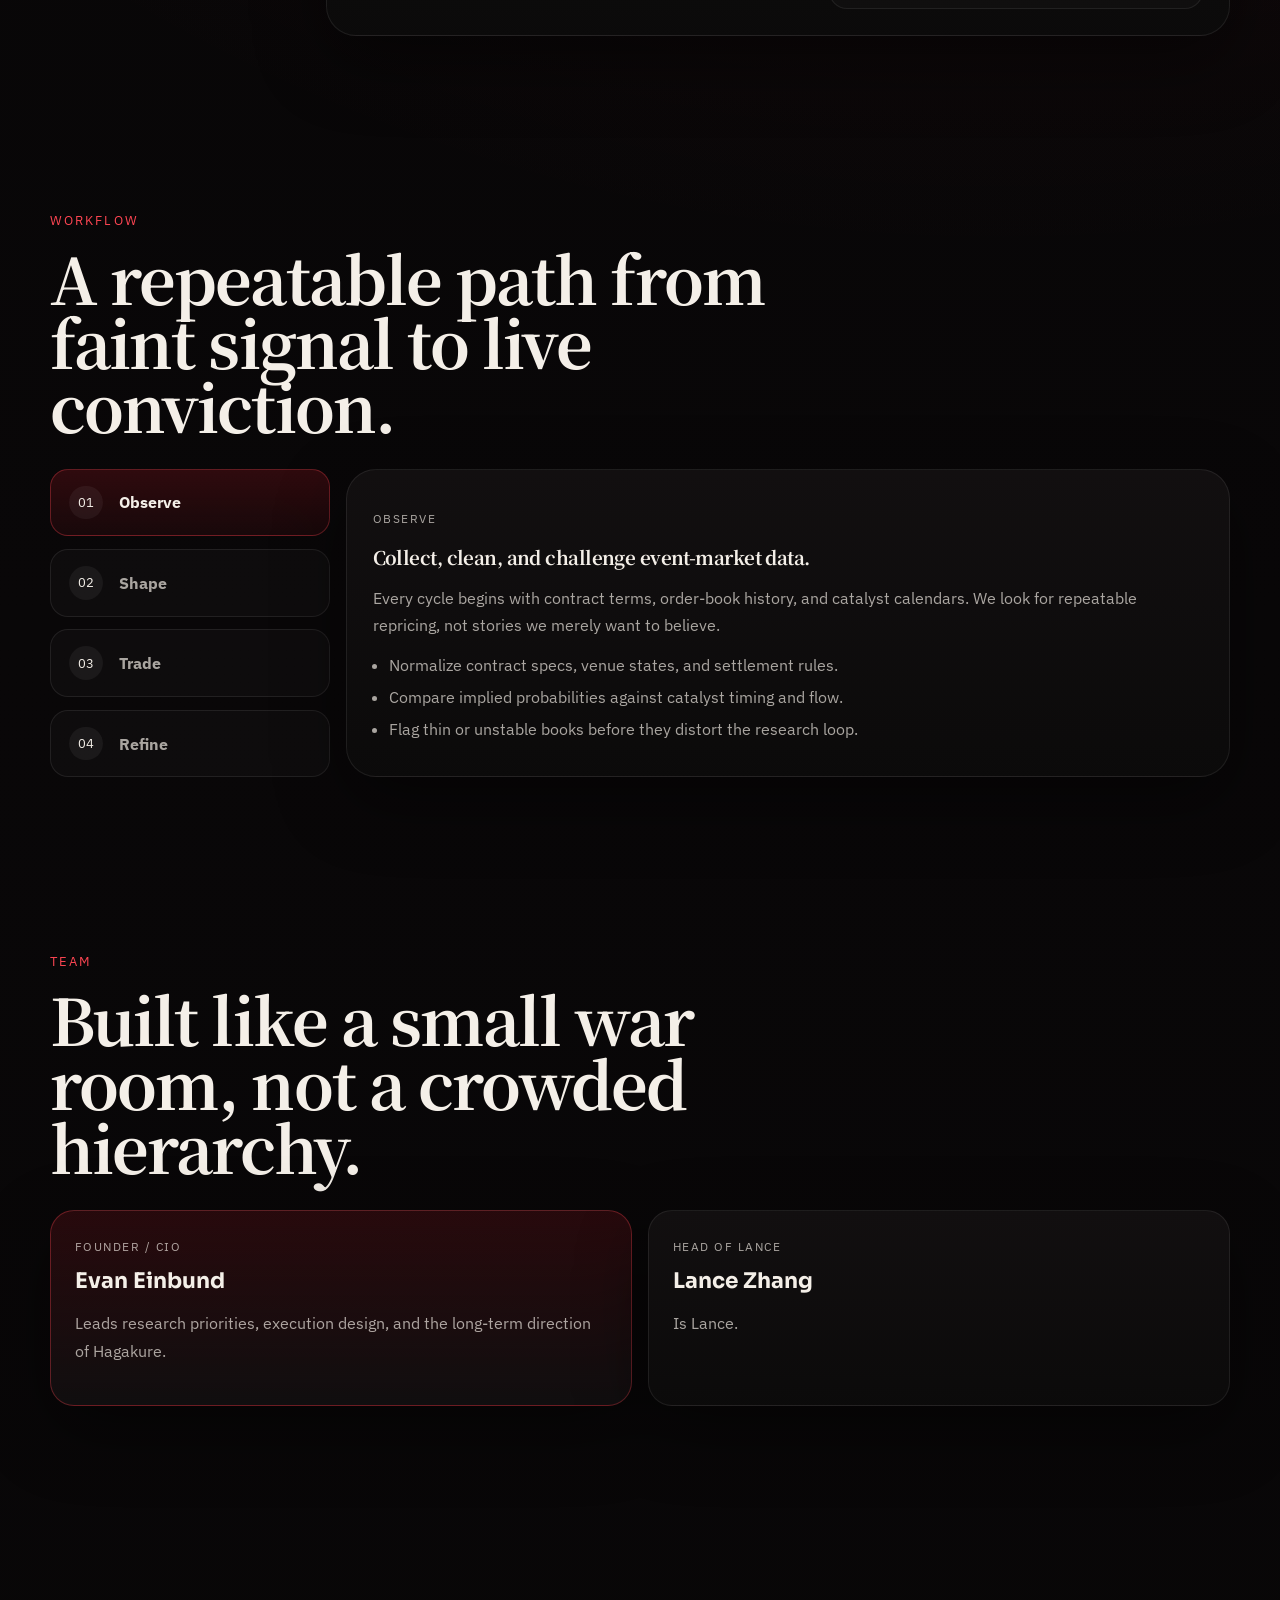
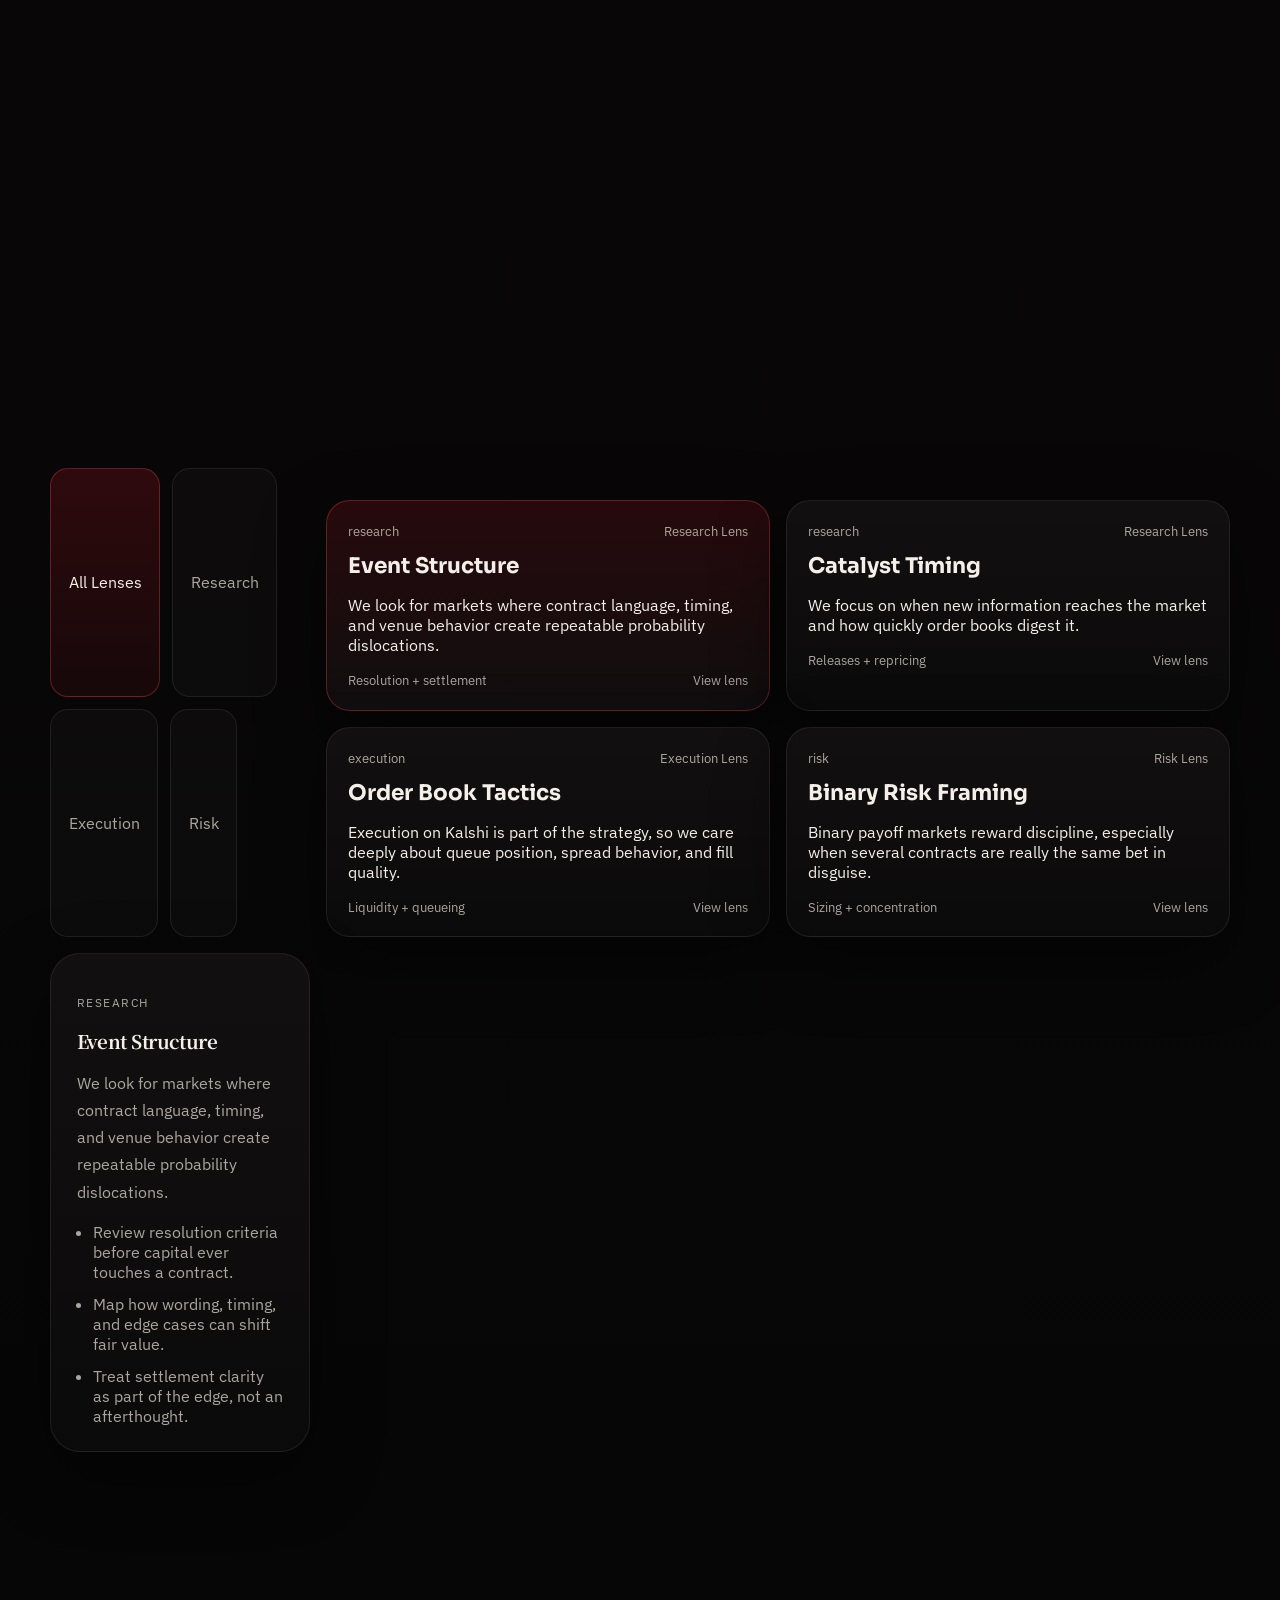
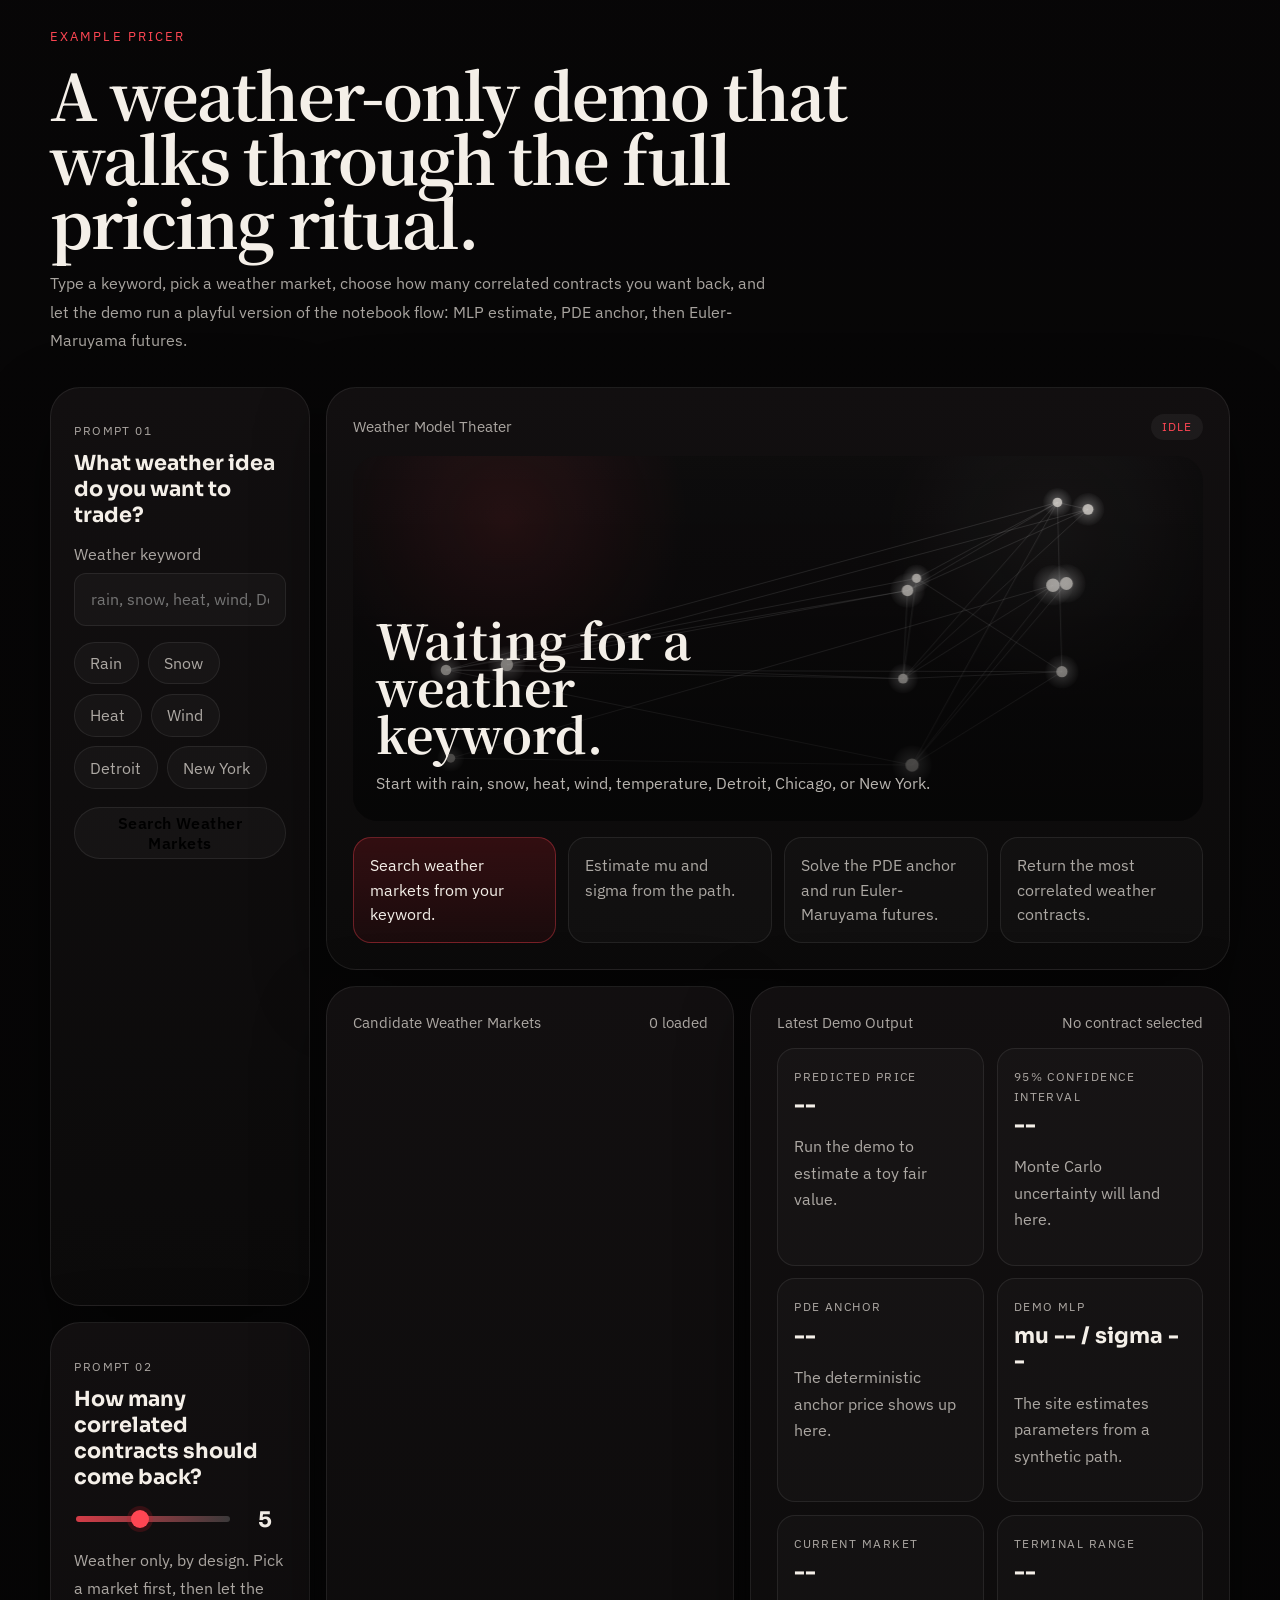
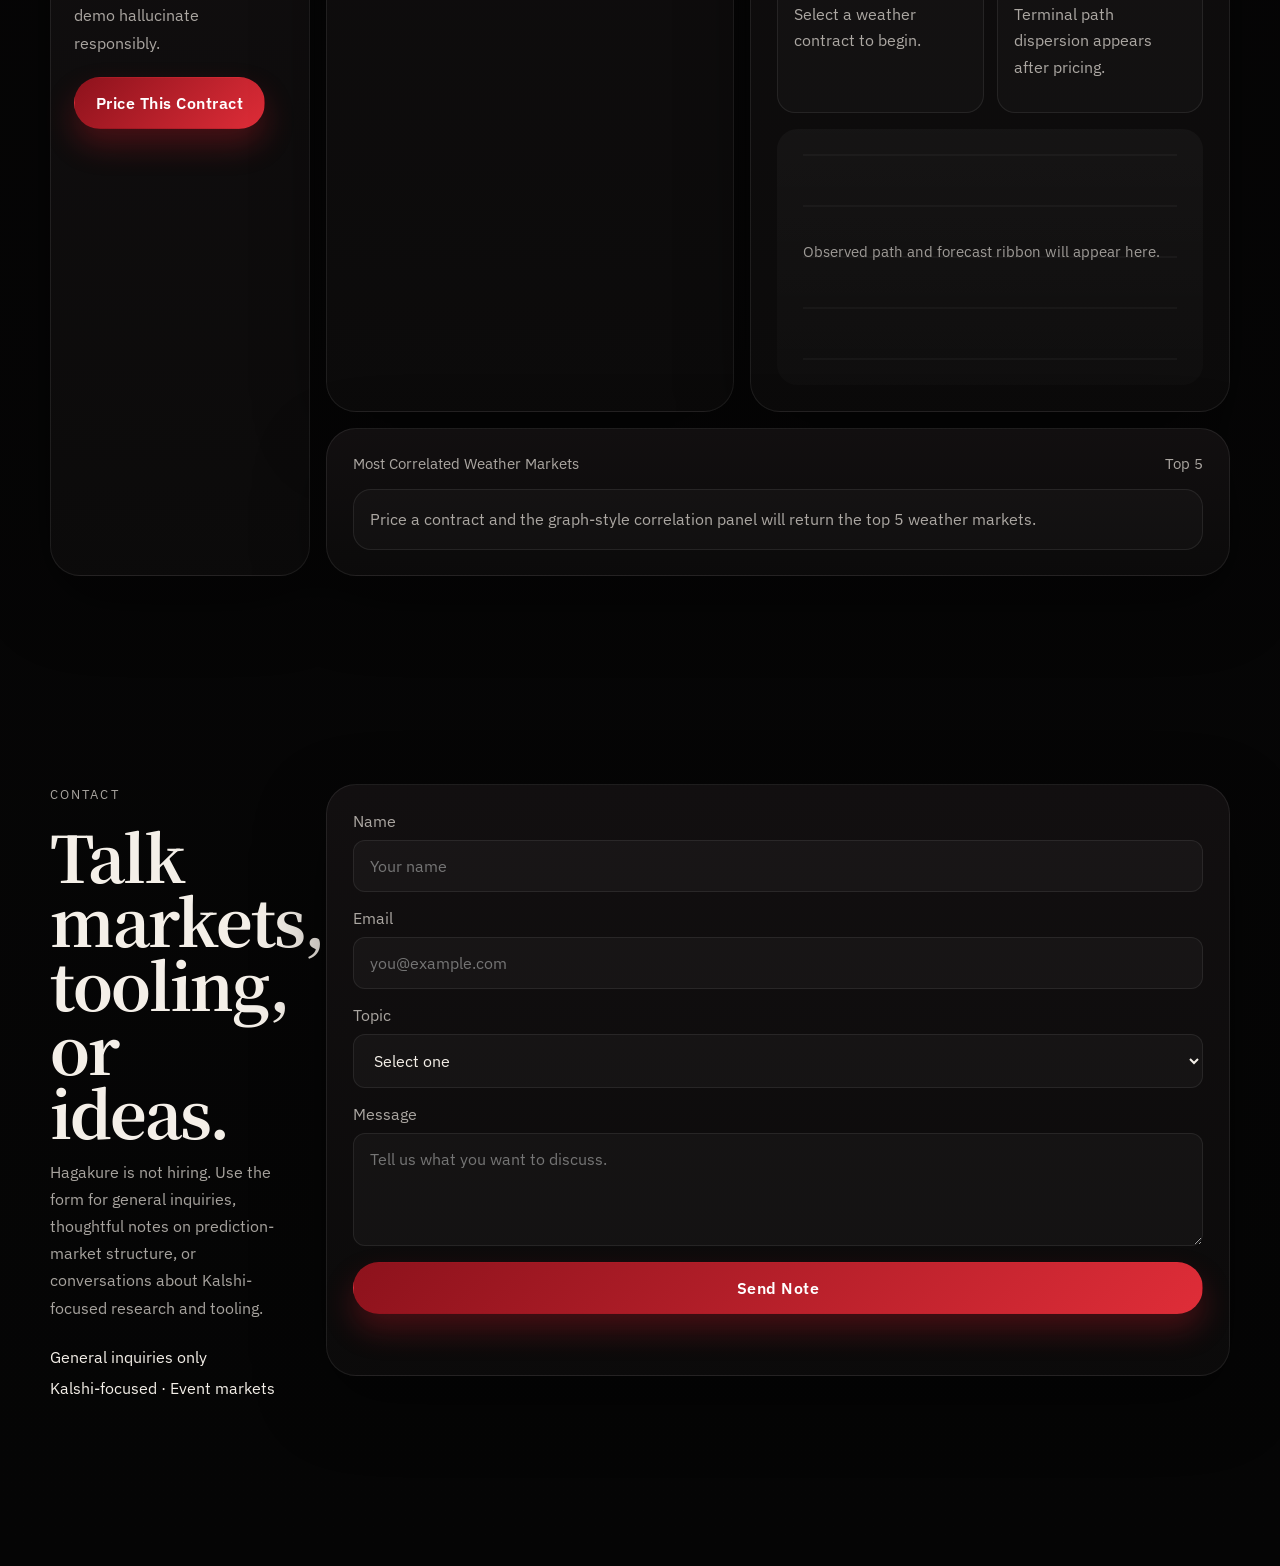
==== commit e65c962f: "Add interactive example pricer" ====
--- a/frontend/index.html
+++ b/frontend/index.html
@@ -37,6 +37,7 @@
         <a href="#workflow">Workflow</a>
         <a href="#team">Team</a>
         <a href="#markets">Markets</a>
+        <a href="#pricer">Example Pricer</a>
       </nav>
 
       <button class="menu-toggle" type="button" aria-expanded="false" aria-controls="mobile-nav">
@@ -50,6 +51,7 @@
       <a href="#workflow">Workflow</a>
       <a href="#team">Team</a>
       <a href="#markets">Markets</a>
+      <a href="#pricer">Example Pricer</a>
     </nav>
 
     <main id="top">
@@ -67,7 +69,7 @@
 
           <div class="hero-actions">
             <a class="button button-primary" href="#markets">View Market Focus</a>
-            <a class="button button-secondary" href="#strategy">View Strategy</a>
+            <a class="button button-secondary" href="#pricer">Try Example Pricer</a>
           </div>
 
           <div class="hero-metrics">
@@ -271,6 +273,122 @@
         </div>
       </section>
 
+      <section class="section" id="pricer">
+        <div class="section-heading reveal">
+          <p class="eyebrow">Example Pricer</p>
+          <h2>A weather-only demo that walks through the full pricing ritual.</h2>
+          <p class="section-subcopy">
+            Type a keyword, pick a weather market, choose how many correlated contracts you want back,
+            and let the demo run a playful version of the notebook flow: MLP estimate, PDE anchor,
+            then Euler-Maruyama futures.
+          </p>
+        </div>
+
+        <div class="pricer-shell">
+          <aside class="pricer-controls reveal">
+            <article class="pricer-card">
+              <p class="pricer-card-kicker">Prompt 01</p>
+              <h3>What weather idea do you want to trade?</h3>
+              <label class="pricer-field" for="pricer-keyword">
+                Weather keyword
+                <input
+                  id="pricer-keyword"
+                  type="text"
+                  placeholder="rain, snow, heat, wind, Detroit..."
+                  autocomplete="off"
+                >
+              </label>
+
+              <div class="pricer-chip-row" aria-label="Suggested weather keywords">
+                <button class="pricer-chip" type="button" data-keyword-chip="rain">Rain</button>
+                <button class="pricer-chip" type="button" data-keyword-chip="snow">Snow</button>
+                <button class="pricer-chip" type="button" data-keyword-chip="heat">Heat</button>
+                <button class="pricer-chip" type="button" data-keyword-chip="wind">Wind</button>
+                <button class="pricer-chip" type="button" data-keyword-chip="Detroit">Detroit</button>
+                <button class="pricer-chip" type="button" data-keyword-chip="New York">New York</button>
+              </div>
+
+              <button class="button button-secondary" type="button" id="pricer-search">
+                Search Weather Markets
+              </button>
+            </article>
+
+            <article class="pricer-card">
+              <p class="pricer-card-kicker">Prompt 02</p>
+              <h3>How many correlated contracts should come back?</h3>
+              <div class="pricer-slider-row">
+                <input id="pricer-correlation-count" type="range" min="3" max="8" step="1" value="5">
+                <strong id="pricer-correlation-output">5</strong>
+              </div>
+              <p class="pricer-helper">
+                Weather only, by design. Pick a market first, then let the demo hallucinate responsibly.
+              </p>
+
+              <button class="button button-primary" type="button" id="pricer-run" disabled>
+                Price This Contract
+              </button>
+            </article>
+          </aside>
+
+          <div class="pricer-stage">
+            <article class="pricer-network-panel reveal">
+              <div class="pricer-panel-head">
+                <span>Weather Model Theater</span>
+                <span class="pricer-mode" id="pricer-mode-badge">Idle</span>
+              </div>
+
+              <div class="pricer-network-frame" id="pricer-network-frame">
+                <canvas id="pricer-network" width="840" height="360" aria-label="Animated market network"></canvas>
+                <div class="pricer-overlay">
+                  <p class="pricer-warning" id="pricer-warning" hidden>
+                    DO NOT TAKE THIS PRICE SERIOUSLY. THIS COULD BE OVERFIT GARBAGE
+                  </p>
+                  <h3 id="pricer-status-title">Waiting for a weather keyword.</h3>
+                  <p id="pricer-status-text">
+                    Start with rain, snow, heat, wind, temperature, Detroit, Chicago, or New York.
+                  </p>
+                </div>
+              </div>
+
+              <ol class="pricer-phase-list" id="pricer-phase-list">
+                <li class="is-active">Search weather markets from your keyword.</li>
+                <li>Estimate mu and sigma from the path.</li>
+                <li>Solve the PDE anchor and run Euler-Maruyama futures.</li>
+                <li>Return the most correlated weather contracts.</li>
+              </ol>
+            </article>
+
+            <div class="pricer-data-grid">
+              <article class="pricer-market-panel reveal">
+                <div class="pricer-panel-head">
+                  <span>Candidate Weather Markets</span>
+                  <span id="pricer-market-count">0 loaded</span>
+                </div>
+                <div class="pricer-market-list" id="pricer-market-list"></div>
+              </article>
+
+              <article class="pricer-results-panel reveal">
+                <div class="pricer-panel-head">
+                  <span>Latest Demo Output</span>
+                  <span id="pricer-selected-label">No contract selected</span>
+                </div>
+
+                <div class="pricer-summary-grid" id="pricer-summary-grid"></div>
+                <canvas id="pricer-path-chart" width="560" height="250" aria-label="Observed and projected probability path"></canvas>
+              </article>
+            </div>
+
+            <article class="pricer-correlated-panel reveal">
+              <div class="pricer-panel-head">
+                <span>Most Correlated Weather Markets</span>
+                <span id="pricer-correlation-label">Top 5</span>
+              </div>
+              <div class="pricer-correlation-list" id="pricer-correlation-list"></div>
+            </article>
+          </div>
+        </div>
+      </section>
+
       <section class="section section-contact">
         <div class="contact-copy reveal">
           <p class="eyebrow">Contact</p>
--- a/frontend/styles.css
+++ b/frontend/styles.css
@@ -315,7 +315,9 @@
 .button:hover,
 .team-card:hover,
 .about-card:hover,
-.role-card:hover {
+.role-card:hover,
+.pricer-market-item:hover,
+.pricer-chip:hover {
   transform: translateY(-2px);
 }
 
@@ -345,7 +347,12 @@
 .team-detail,
 .role-card,
 .role-detail,
-.contact-form {
+.contact-form,
+.pricer-card,
+.pricer-network-panel,
+.pricer-market-panel,
+.pricer-results-panel,
+.pricer-correlated-panel {
   background: linear-gradient(180deg, rgba(19, 16, 17, 0.94), rgba(12, 11, 11, 0.94));
   border: 1px solid var(--border);
   box-shadow: var(--shadow);
@@ -508,6 +515,14 @@
   font-size: clamp(2.2rem, 5vw, 4rem);
 }
 
+.section-subcopy {
+  max-width: 46rem;
+  margin: 1rem 0 0;
+  color: var(--muted);
+  line-height: 1.75;
+  font-size: 1.02rem;
+}
+
 .section-split {
   display: grid;
   gap: 2rem;
@@ -546,7 +561,8 @@
 .strategy-shell,
 .workflow-layout,
 .careers-shell,
-.section-contact {
+.section-contact,
+.pricer-shell {
   display: grid;
   grid-template-columns: minmax(220px, 260px) minmax(0, 1fr);
   gap: 1rem;
@@ -585,9 +601,398 @@
 .workflow-panel,
 .role-detail,
 .contact-form,
-.team-detail {
+.team-detail,
+.pricer-network-panel,
+.pricer-market-panel,
+.pricer-results-panel,
+.pricer-correlated-panel {
   border-radius: var(--radius-xl);
   padding: 1.6rem;
+}
+
+.pricer-controls,
+.pricer-stage {
+  display: grid;
+  gap: 1rem;
+}
+
+.pricer-card {
+  border-radius: var(--radius-xl);
+  padding: 1.45rem;
+}
+
+.pricer-card-kicker,
+.pricer-summary-kicker,
+.pricer-market-city {
+  color: var(--muted);
+  text-transform: uppercase;
+  letter-spacing: 0.12em;
+  font-size: 0.76rem;
+}
+
+.pricer-card h3,
+.pricer-overlay h3 {
+  margin: 0.6rem 0 0;
+}
+
+.pricer-card h3 {
+  font-family: var(--display);
+  font-size: 1.3rem;
+  line-height: 1.25;
+}
+
+.pricer-field {
+  display: grid;
+  gap: 0.55rem;
+  margin-top: 1rem;
+  color: var(--muted);
+}
+
+.pricer-field input,
+.pricer-slider-row input[type="range"] {
+  width: 100%;
+}
+
+.pricer-field input {
+  border: 1px solid rgba(255, 255, 255, 0.08);
+  border-radius: var(--radius-sm);
+  padding: 0.95rem 1rem;
+  background: rgba(255, 255, 255, 0.03);
+  color: var(--text);
+}
+
+.pricer-field input:focus {
+  outline: none;
+  border-color: rgba(255, 70, 83, 0.45);
+  box-shadow: 0 0 0 4px rgba(202, 27, 40, 0.15);
+}
+
+.pricer-chip-row {
+  display: flex;
+  flex-wrap: wrap;
+  gap: 0.6rem;
+  margin: 1rem 0 1.1rem;
+}
+
+.pricer-chip {
+  border: 1px solid rgba(255, 255, 255, 0.08);
+  border-radius: 999px;
+  background: rgba(255, 255, 255, 0.03);
+  color: var(--muted);
+  padding: 0.65rem 0.95rem;
+  transition: transform var(--transition), border-color var(--transition), background var(--transition), color var(--transition);
+}
+
+.pricer-chip:disabled,
+.pricer-market-item:disabled {
+  cursor: wait;
+  opacity: 0.65;
+}
+
+.pricer-slider-row {
+  display: grid;
+  grid-template-columns: minmax(0, 1fr) auto;
+  gap: 1rem;
+  align-items: center;
+  margin-top: 1rem;
+}
+
+.pricer-slider-row strong {
+  min-width: 2.6rem;
+  text-align: center;
+  font-family: var(--display);
+  font-size: 1.35rem;
+}
+
+.pricer-slider-row input[type="range"] {
+  appearance: none;
+  height: 6px;
+  border-radius: 999px;
+  background: linear-gradient(90deg, rgba(255, 70, 83, 0.82), rgba(255, 255, 255, 0.18));
+}
+
+.pricer-slider-row input[type="range"]::-webkit-slider-thumb {
+  appearance: none;
+  width: 18px;
+  height: 18px;
+  border: 0;
+  border-radius: 999px;
+  background: #ff4653;
+  box-shadow: 0 0 0 4px rgba(202, 27, 40, 0.2);
+}
+
+.pricer-slider-row input[type="range"]::-moz-range-thumb {
+  width: 18px;
+  height: 18px;
+  border: 0;
+  border-radius: 999px;
+  background: #ff4653;
+  box-shadow: 0 0 0 4px rgba(202, 27, 40, 0.2);
+}
+
+.pricer-helper {
+  color: var(--muted);
+  line-height: 1.72;
+  margin: 0.9rem 0 1.2rem;
+}
+
+.pricer-panel-head {
+  display: flex;
+  align-items: center;
+  justify-content: space-between;
+  gap: 1rem;
+  color: var(--muted);
+  font-size: 0.92rem;
+}
+
+.pricer-mode,
+.pricer-inline-pill {
+  display: inline-flex;
+  align-items: center;
+  justify-content: center;
+  border-radius: 999px;
+}
+
+.pricer-mode {
+  padding: 0.35rem 0.7rem;
+  background: rgba(255, 255, 255, 0.05);
+  color: var(--accent-strong);
+  font-size: 0.76rem;
+  letter-spacing: 0.08em;
+  text-transform: uppercase;
+}
+
+.pricer-network-frame {
+  position: relative;
+  overflow: hidden;
+  min-height: 22rem;
+  margin-top: 1rem;
+  border-radius: calc(var(--radius-xl) - 0.3rem);
+  background:
+    radial-gradient(circle at 18% 18%, rgba(255, 70, 83, 0.14), transparent 24%),
+    radial-gradient(circle at 82% 22%, rgba(244, 239, 232, 0.06), transparent 22%),
+    linear-gradient(180deg, rgba(255, 255, 255, 0.03), transparent),
+    #0a0809;
+}
+
+.pricer-network-frame::before {
+  content: "";
+  position: absolute;
+  inset: -35%;
+  background: linear-gradient(120deg, transparent 30%, rgba(255, 70, 83, 0.18), transparent 70%);
+  opacity: 0;
+  transform: translateX(-40%);
+  transition: opacity var(--transition);
+}
+
+.pricer-network-frame.is-loading::before {
+  opacity: 1;
+  animation: pricer-sweep 1.8s linear infinite;
+}
+
+#pricer-network {
+  width: 100%;
+  height: 100%;
+  min-height: 22rem;
+}
+
+.pricer-overlay {
+  position: absolute;
+  inset: 0;
+  display: flex;
+  flex-direction: column;
+  justify-content: flex-end;
+  gap: 0.8rem;
+  padding: 1.45rem;
+  background: linear-gradient(180deg, rgba(6, 6, 6, 0.04), rgba(6, 6, 6, 0.42) 58%, rgba(6, 6, 6, 0.84));
+  pointer-events: none;
+}
+
+.pricer-warning {
+  max-width: 42rem;
+  margin: 0;
+  padding: 0.65rem 0.9rem;
+  border: 1px solid rgba(255, 70, 83, 0.32);
+  border-radius: 999px;
+  background: rgba(202, 27, 40, 0.16);
+  color: #ff8b95;
+  letter-spacing: 0.08em;
+  text-transform: uppercase;
+  font-size: 0.76rem;
+}
+
+.pricer-overlay h3 {
+  max-width: 14ch;
+  font-family: var(--serif);
+  font-size: clamp(1.9rem, 4vw, 3rem);
+  line-height: 0.98;
+}
+
+.pricer-overlay p {
+  max-width: 44rem;
+  margin: 0;
+  color: rgba(244, 239, 232, 0.75);
+  line-height: 1.72;
+}
+
+.pricer-phase-list {
+  display: grid;
+  grid-template-columns: repeat(4, minmax(0, 1fr));
+  gap: 0.75rem;
+  padding: 0;
+  margin: 1rem 0 0;
+  list-style: none;
+}
+
+.pricer-phase-list li {
+  padding: 0.95rem 1rem;
+  border: 1px solid rgba(255, 255, 255, 0.08);
+  border-radius: var(--radius-md);
+  background: rgba(255, 255, 255, 0.025);
+  color: var(--muted);
+  line-height: 1.55;
+}
+
+.pricer-phase-list li.is-active {
+  border-color: rgba(255, 70, 83, 0.35);
+  background: linear-gradient(180deg, rgba(202, 27, 40, 0.2), rgba(202, 27, 40, 0.08));
+  color: var(--text);
+}
+
+.pricer-phase-list li.is-complete {
+  border-color: rgba(255, 255, 255, 0.12);
+  background: rgba(255, 255, 255, 0.045);
+  color: rgba(244, 239, 232, 0.9);
+}
+
+.pricer-data-grid {
+  display: grid;
+  grid-template-columns: minmax(0, 0.92fr) minmax(0, 1.08fr);
+  gap: 1rem;
+}
+
+.pricer-market-list,
+.pricer-correlation-list {
+  display: grid;
+  gap: 0.8rem;
+  margin-top: 1rem;
+}
+
+.pricer-market-item,
+.pricer-correlation-item,
+.pricer-summary-card,
+.pricer-empty {
+  border: 1px solid rgba(255, 255, 255, 0.08);
+  border-radius: var(--radius-md);
+  background: rgba(255, 255, 255, 0.025);
+}
+
+.pricer-market-item {
+  padding: 1rem;
+  color: inherit;
+  text-align: left;
+  transition: transform var(--transition), border-color var(--transition), background var(--transition);
+}
+
+.pricer-market-item.is-active {
+  border-color: rgba(255, 70, 83, 0.34);
+  background: linear-gradient(180deg, rgba(202, 27, 40, 0.18), rgba(255, 255, 255, 0.03));
+}
+
+.pricer-market-top,
+.pricer-market-meta,
+.pricer-correlation-item {
+  display: flex;
+  align-items: start;
+  justify-content: space-between;
+  gap: 1rem;
+}
+
+.pricer-market-top h3,
+.pricer-correlation-copy strong {
+  margin: 0.35rem 0 0;
+  font-family: var(--display);
+  font-size: 1.02rem;
+  line-height: 1.45;
+}
+
+.pricer-market-item p,
+.pricer-correlation-copy p,
+.pricer-summary-card p,
+.pricer-empty {
+  color: var(--muted);
+  line-height: 1.65;
+}
+
+.pricer-market-item p {
+  margin: 0.8rem 0;
+}
+
+.pricer-market-meta {
+  flex-wrap: wrap;
+  font-size: 0.84rem;
+  color: rgba(244, 239, 232, 0.72);
+}
+
+.pricer-inline-pill {
+  padding: 0.4rem 0.7rem;
+  border: 1px solid rgba(255, 255, 255, 0.08);
+  background: rgba(255, 255, 255, 0.04);
+  color: var(--text);
+  font-size: 0.78rem;
+}
+
+.pricer-summary-grid {
+  display: grid;
+  grid-template-columns: repeat(2, minmax(0, 1fr));
+  gap: 0.8rem;
+  margin-top: 1rem;
+}
+
+.pricer-summary-card,
+.pricer-empty,
+.pricer-correlation-item {
+  padding: 1rem;
+}
+
+.pricer-summary-card strong {
+  display: block;
+  margin-top: 0.45rem;
+  font-family: var(--display);
+  font-size: 1.34rem;
+  line-height: 1.2;
+}
+
+#pricer-path-chart {
+  width: 100%;
+  height: 16rem;
+  margin-top: 1rem;
+  border-radius: calc(var(--radius-lg) - 0.2rem);
+  background: linear-gradient(180deg, rgba(255, 255, 255, 0.035), rgba(255, 255, 255, 0.015));
+}
+
+.pricer-correlation-item {
+  align-items: center;
+}
+
+.pricer-correlation-rank {
+  display: inline-flex;
+  align-items: center;
+  justify-content: center;
+  width: 2.5rem;
+  height: 2.5rem;
+  border-radius: 999px;
+  background: rgba(255, 255, 255, 0.05);
+  color: var(--accent-strong);
+  font-family: var(--display);
+}
+
+.pricer-correlation-copy {
+  flex: 1;
+}
+
+.pricer-correlation-copy p {
+  margin: 0.35rem 0 0;
 }
 
 .strategy-panel {
@@ -791,7 +1196,9 @@
   .workflow-layout,
   .careers-shell,
   .section-contact,
-  .strategy-panel {
+  .strategy-panel,
+  .pricer-shell,
+  .pricer-data-grid {
     grid-template-columns: 1fr;
   }
 
@@ -806,6 +1213,10 @@
 
   .role-grid {
     grid-template-columns: 1fr;
+  }
+
+  .pricer-phase-list {
+    grid-template-columns: repeat(2, minmax(0, 1fr));
   }
 }
 
@@ -834,11 +1245,41 @@
   .role-card,
   .role-detail,
   .contact-form,
-  .about-card {
+  .about-card,
+  .pricer-card,
+  .pricer-network-panel,
+  .pricer-market-panel,
+  .pricer-results-panel,
+  .pricer-correlated-panel {
     padding: 1.2rem;
   }
 
   .hero-metrics article {
     flex: 1 1 100%;
   }
-}
+
+  .pricer-summary-grid,
+  .pricer-phase-list {
+    grid-template-columns: 1fr;
+  }
+
+  .pricer-market-top,
+  .pricer-correlation-item {
+    flex-direction: column;
+    align-items: stretch;
+  }
+
+  .pricer-overlay h3 {
+    max-width: 100%;
+  }
+}
+
+@keyframes pricer-sweep {
+  from {
+    transform: translateX(-42%) rotate(0deg);
+  }
+
+  to {
+    transform: translateX(42%) rotate(0deg);
+  }
+}
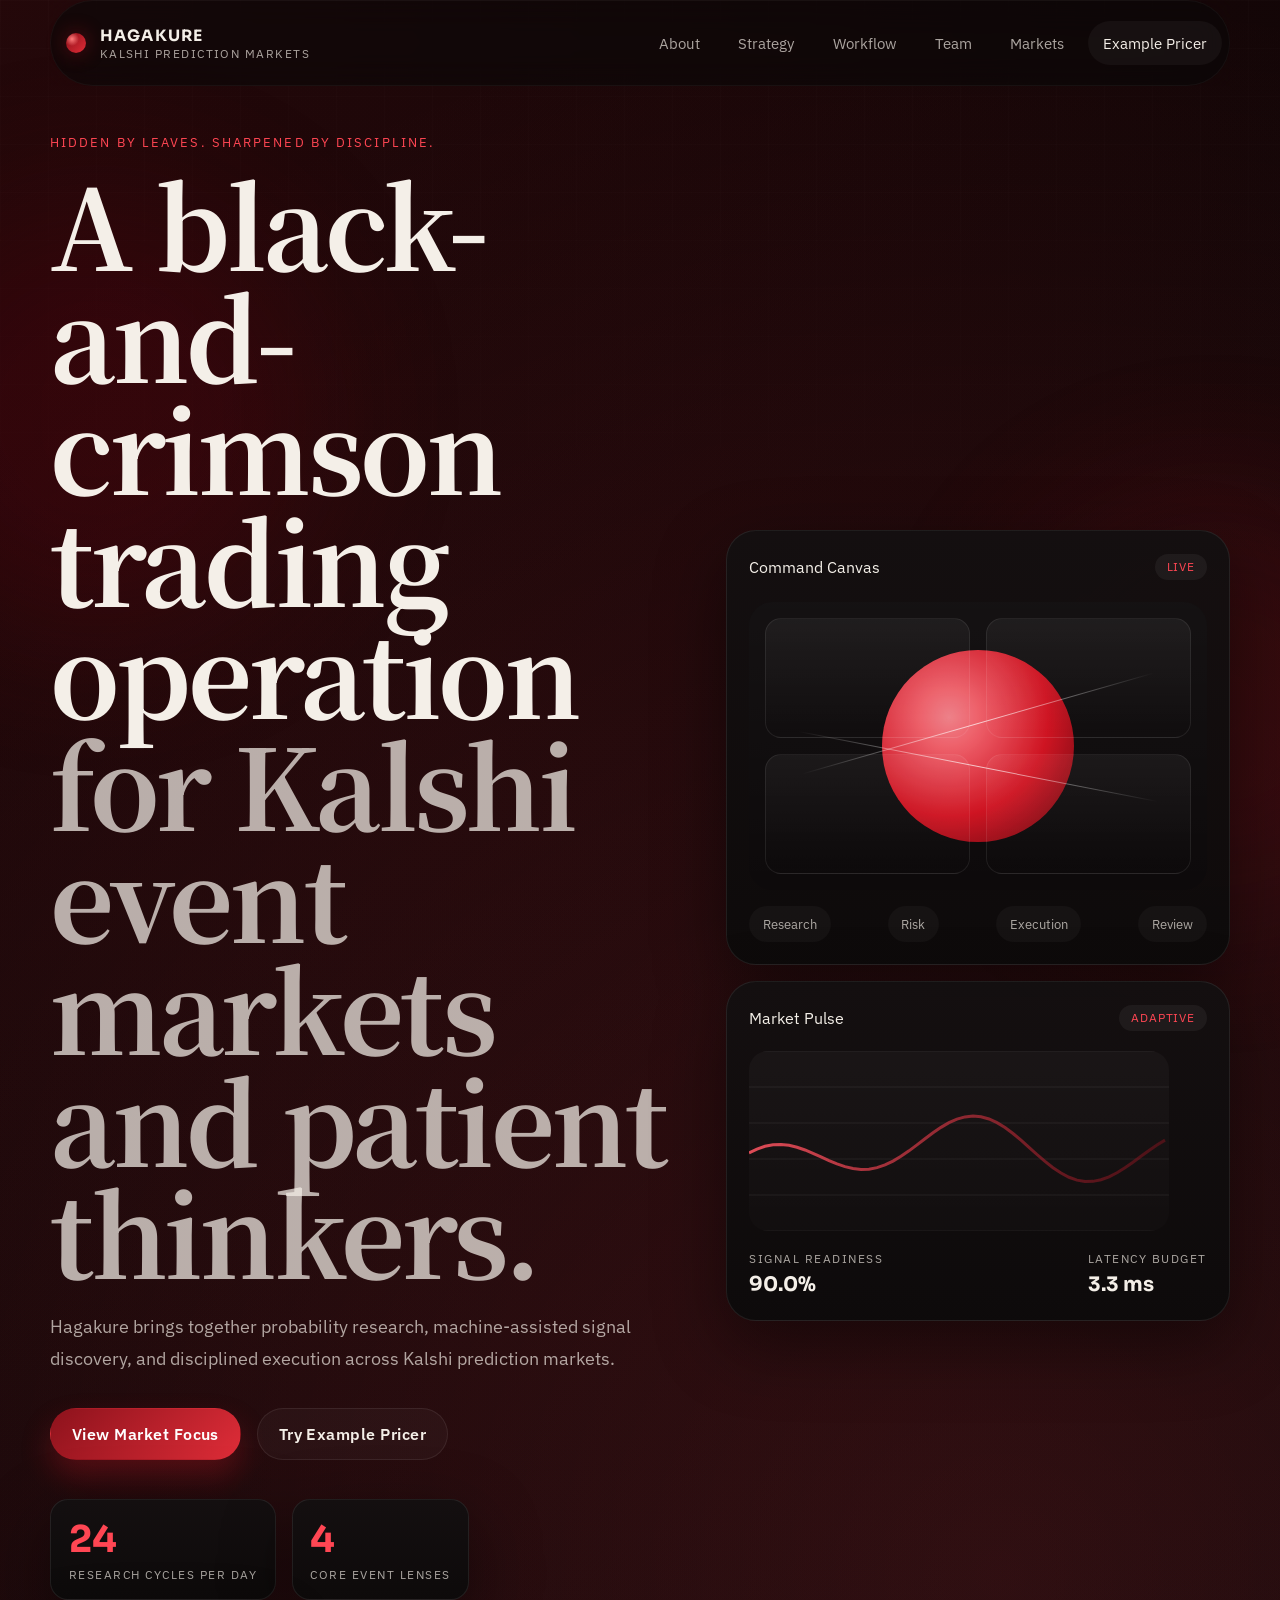
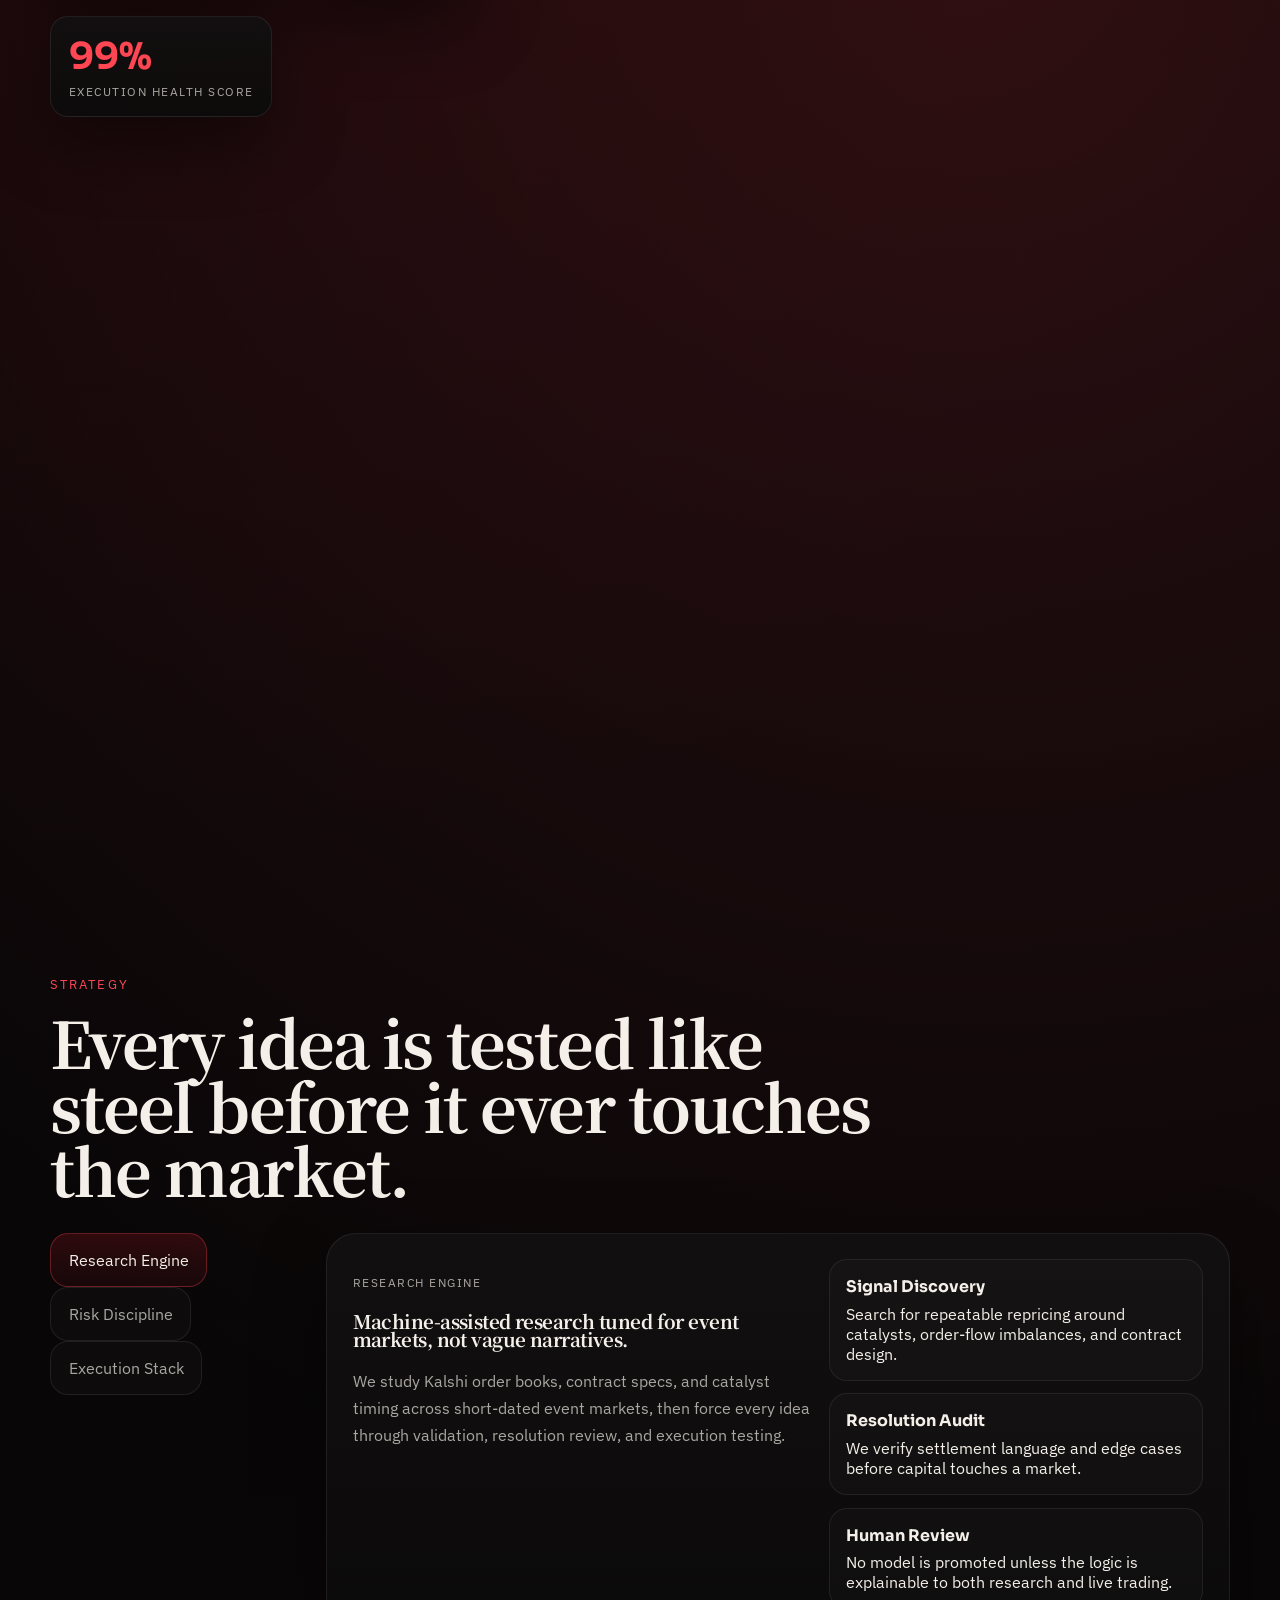
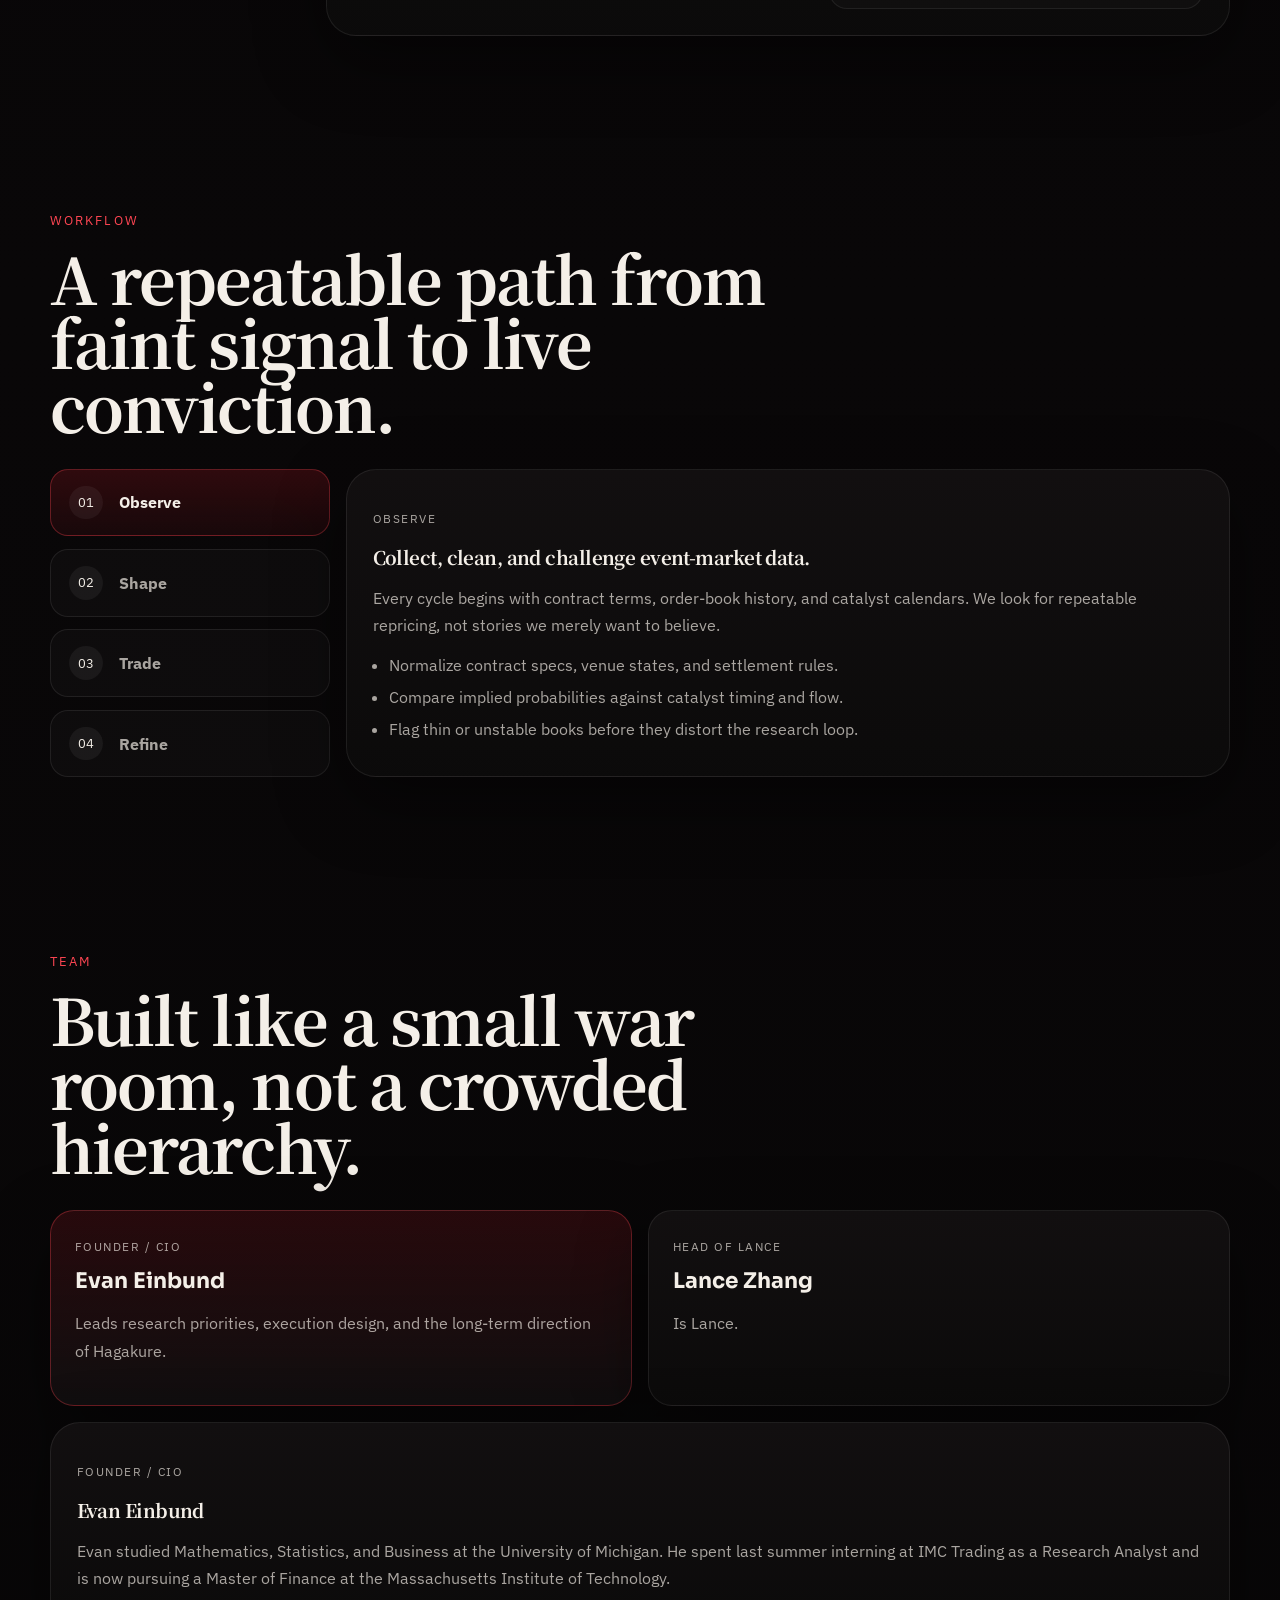
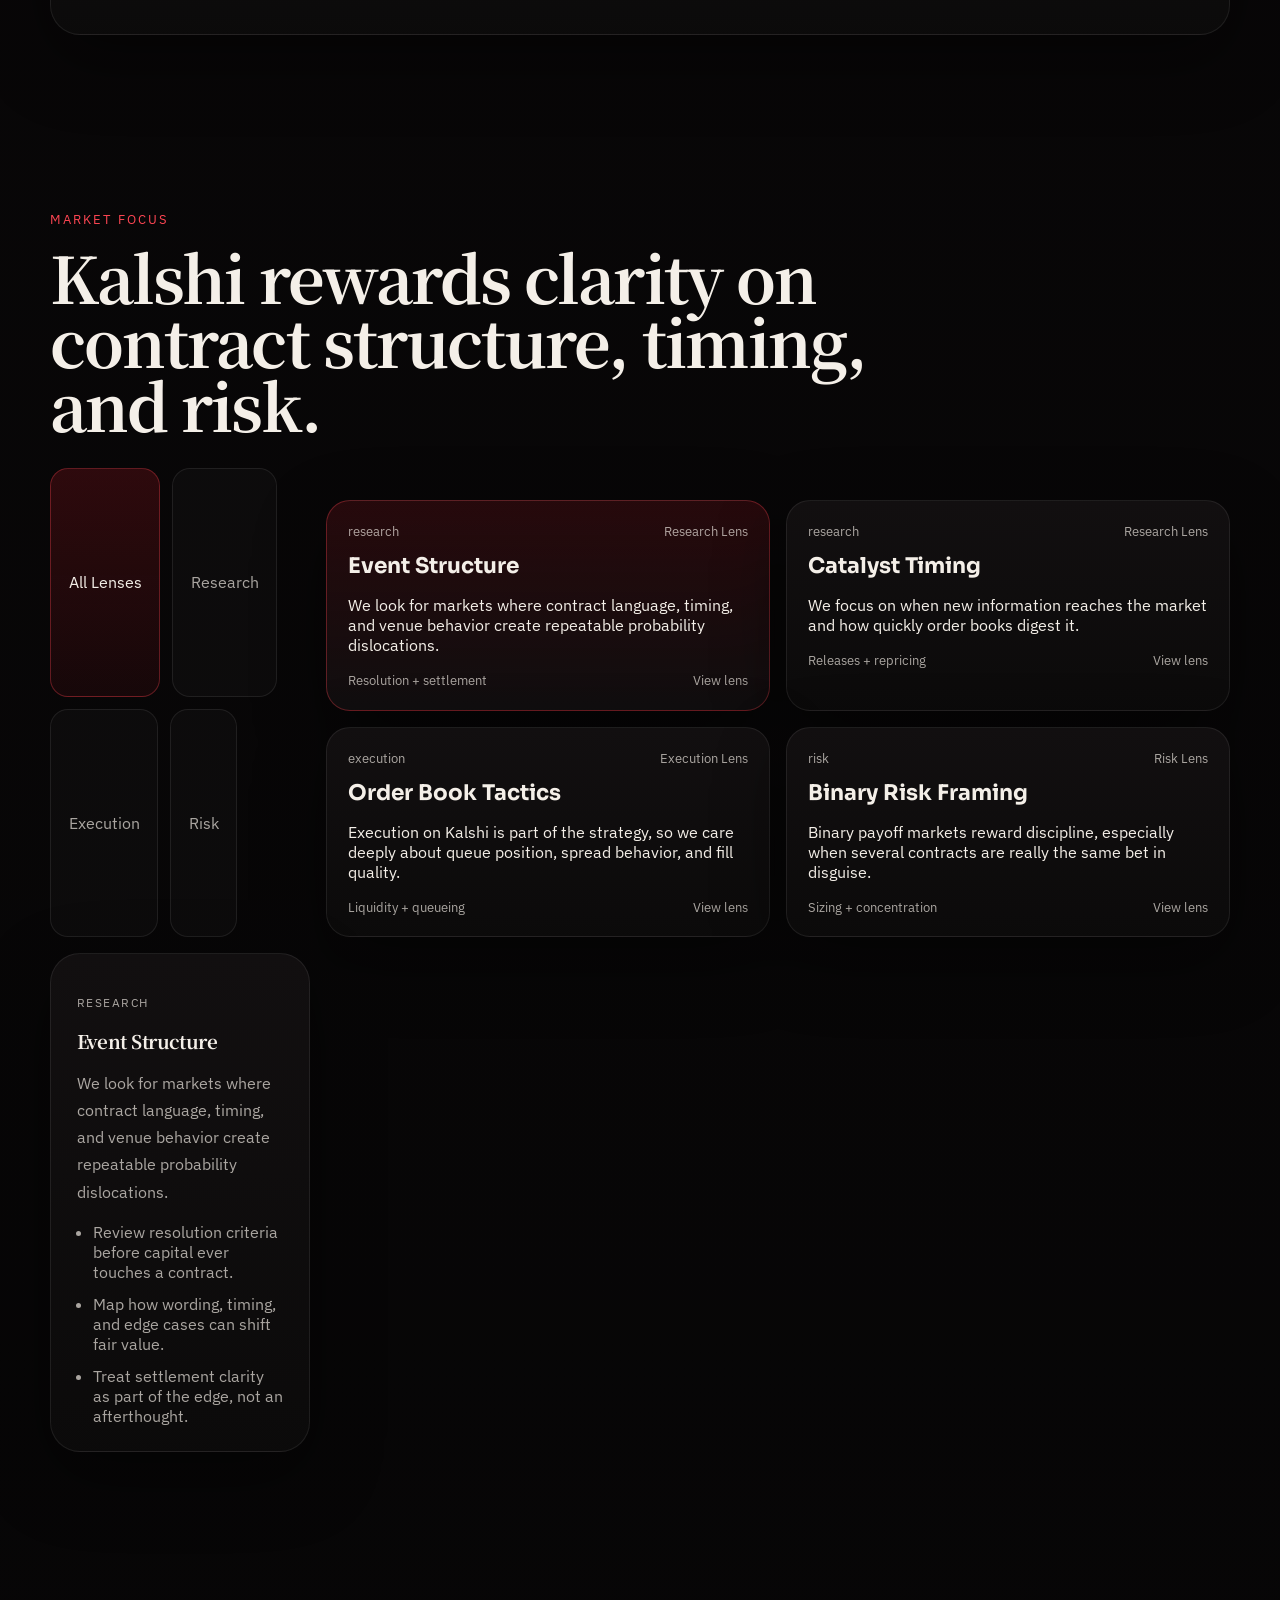
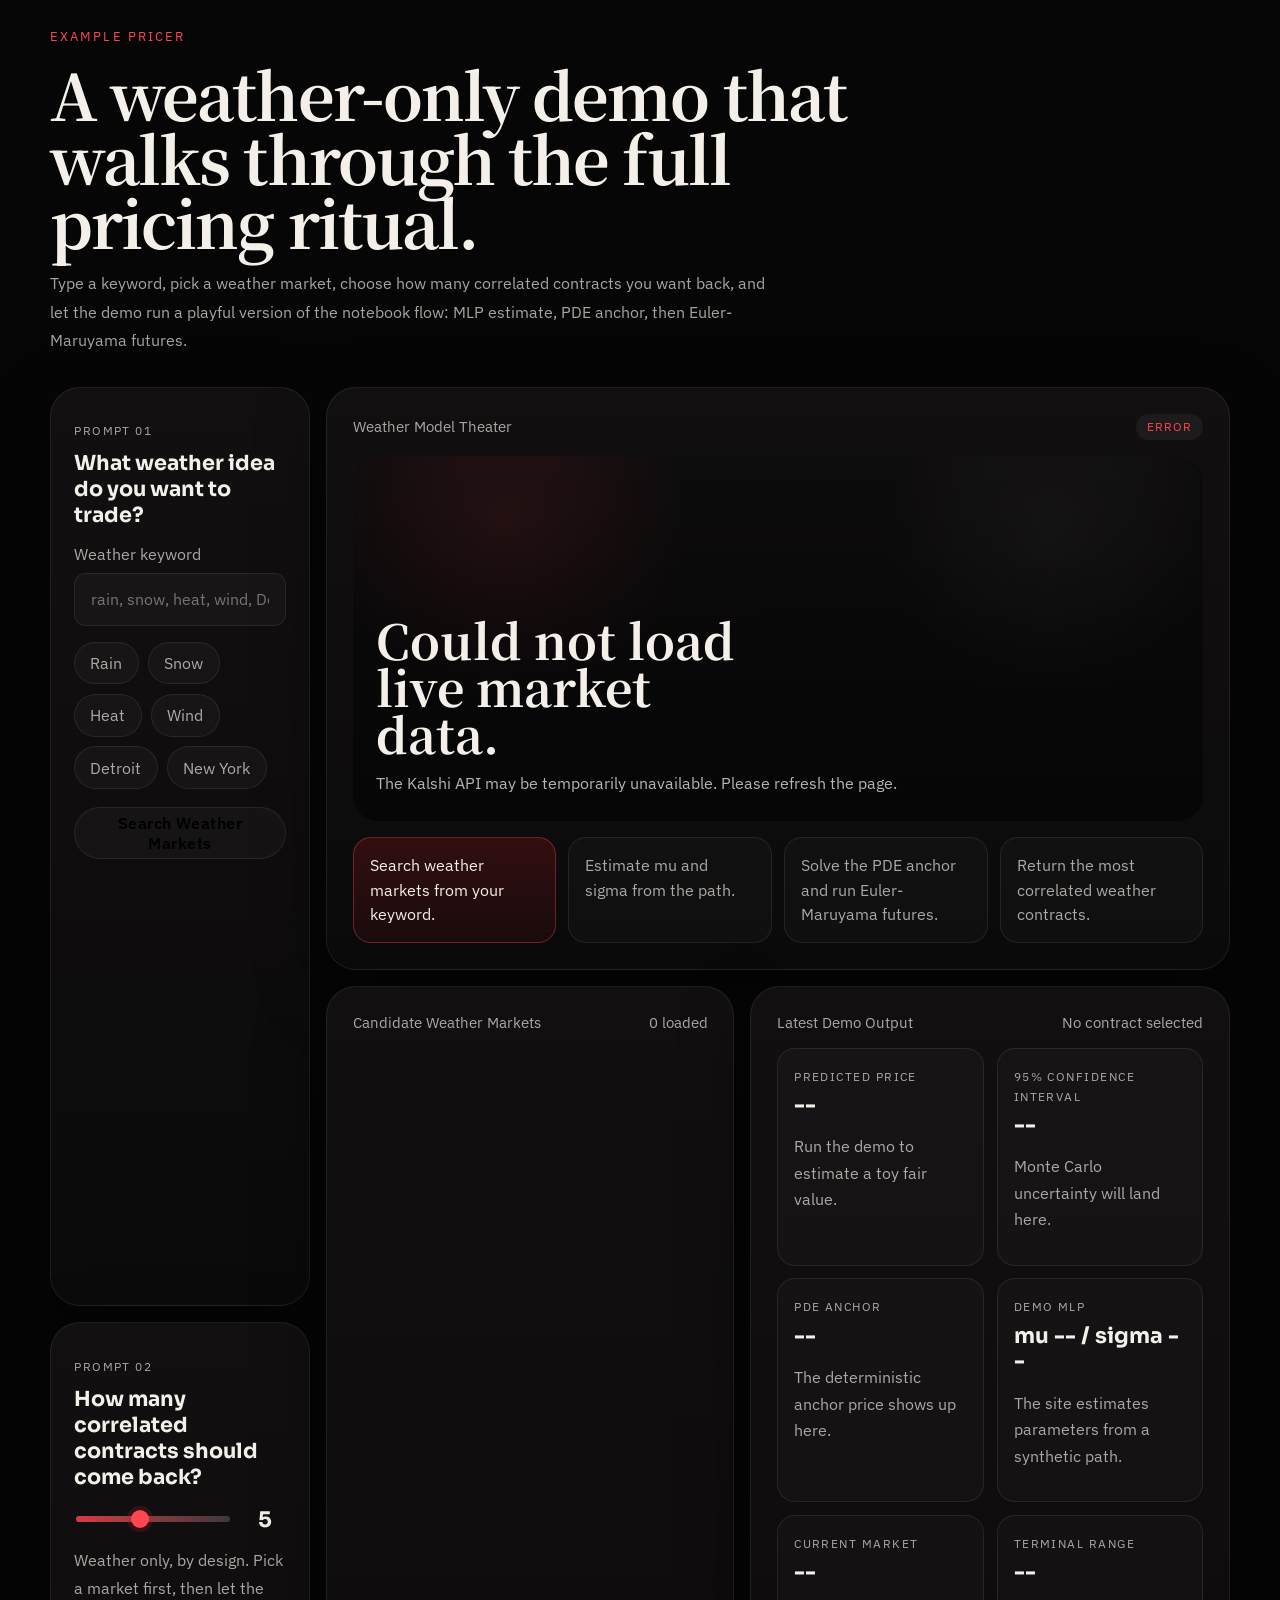
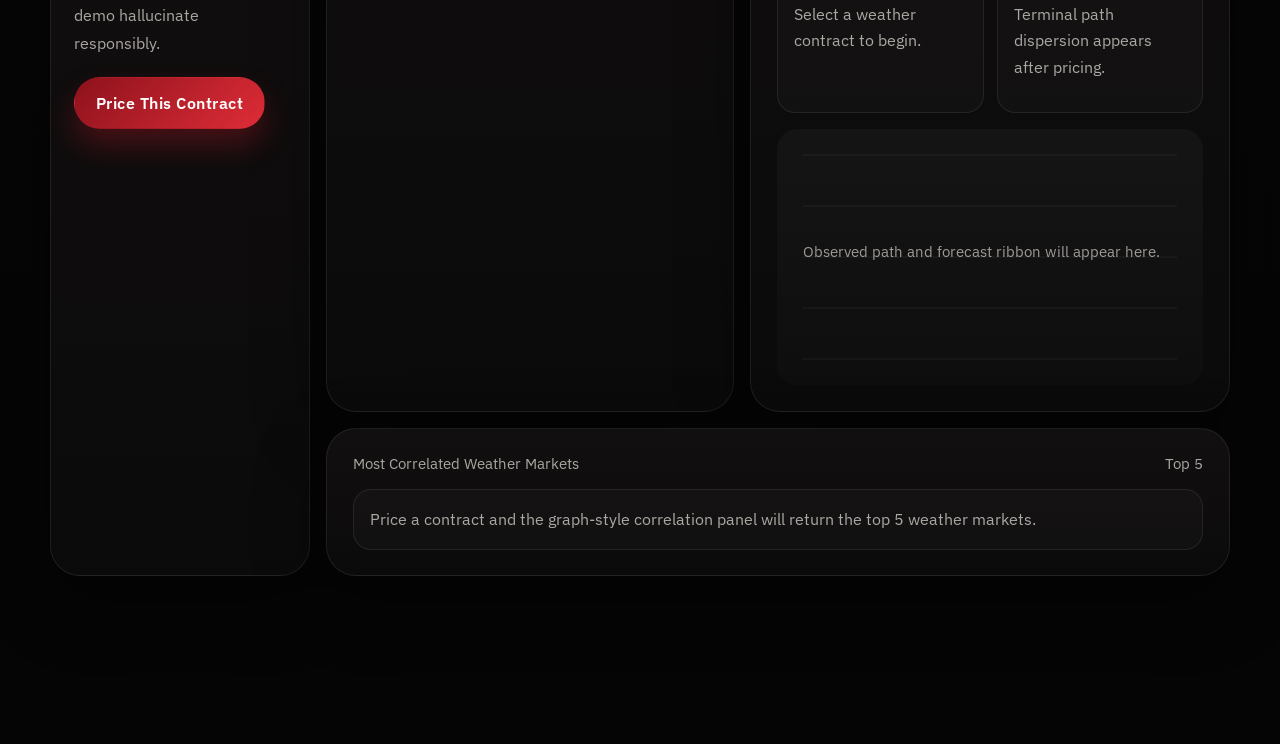
==== commit c5b101b7: "Remove contact form and dead form JS references Co-Authored-By: Claude Sonnet 4.6 <noreply@anthropic" ====
--- a/frontend/index.html
+++ b/frontend/index.html
@@ -388,47 +388,6 @@
           </div>
         </div>
       </section>
-
-      <section class="section section-contact">
-        <div class="contact-copy reveal">
-          <p class="eyebrow">Contact</p>
-          <h2>Talk markets, tooling, or ideas.</h2>
-          <p>
-            Hagakure is not hiring. Use the form for general inquiries, thoughtful notes on
-            prediction-market structure, or conversations about Kalshi-focused research and tooling.
-          </p>
-          <div class="contact-lines">
-            <span>General inquiries only</span>
-            <span>Kalshi-focused · Event markets</span>
-          </div>
-        </div>
-
-        <form class="contact-form reveal" id="contact-form">
-          <label>
-            Name
-            <input type="text" name="name" placeholder="Your name" required>
-          </label>
-          <label>
-            Email
-            <input type="email" name="email" placeholder="you@example.com" required>
-          </label>
-          <label>
-            Topic
-            <select name="interest" required>
-              <option value="">Select one</option>
-              <option value="general">General inquiry</option>
-              <option value="research">Research process</option>
-              <option value="markets">Kalshi market structure</option>
-            </select>
-          </label>
-          <label>
-            Message
-            <textarea name="message" rows="4" placeholder="Tell us what you want to discuss." required></textarea>
-          </label>
-          <button class="button button-primary" type="submit">Send Note</button>
-          <p class="form-response" id="form-response" aria-live="polite"></p>
-        </form>
-      </section>
     </main>
   </div>
 
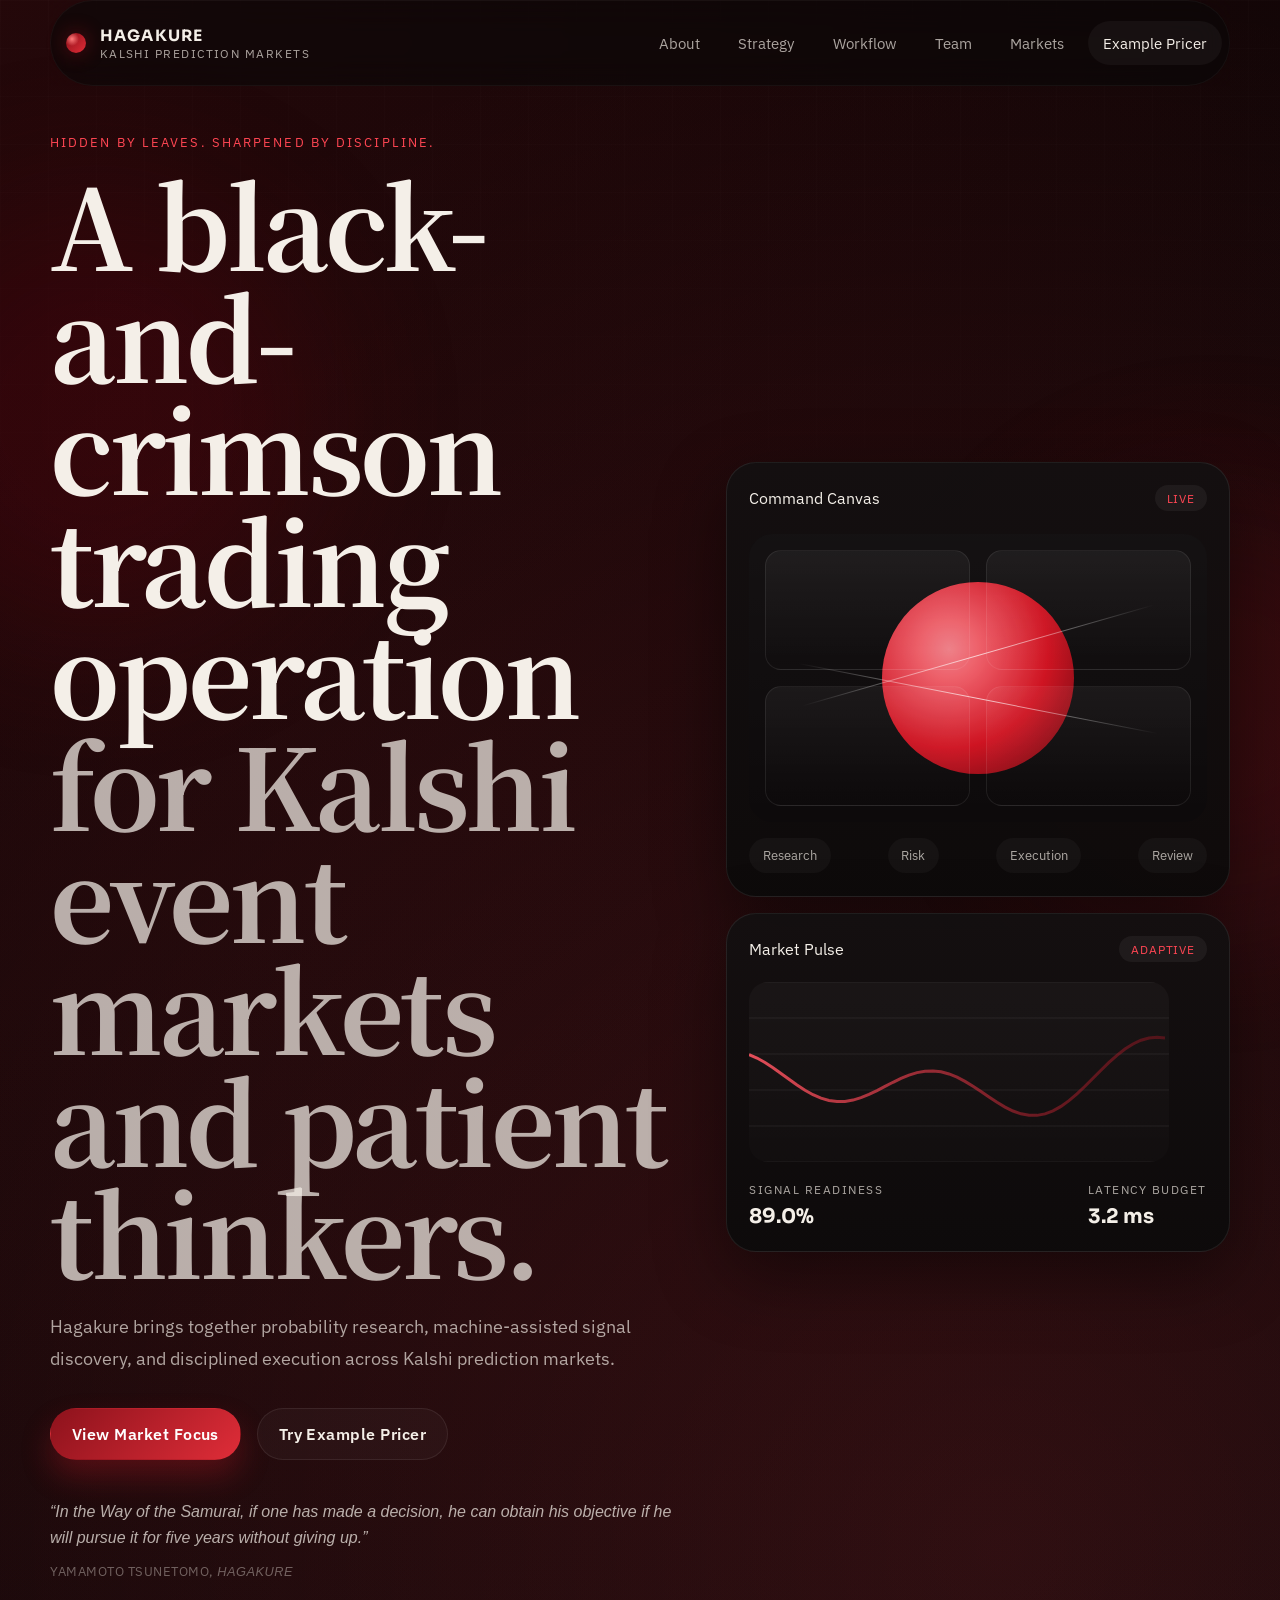
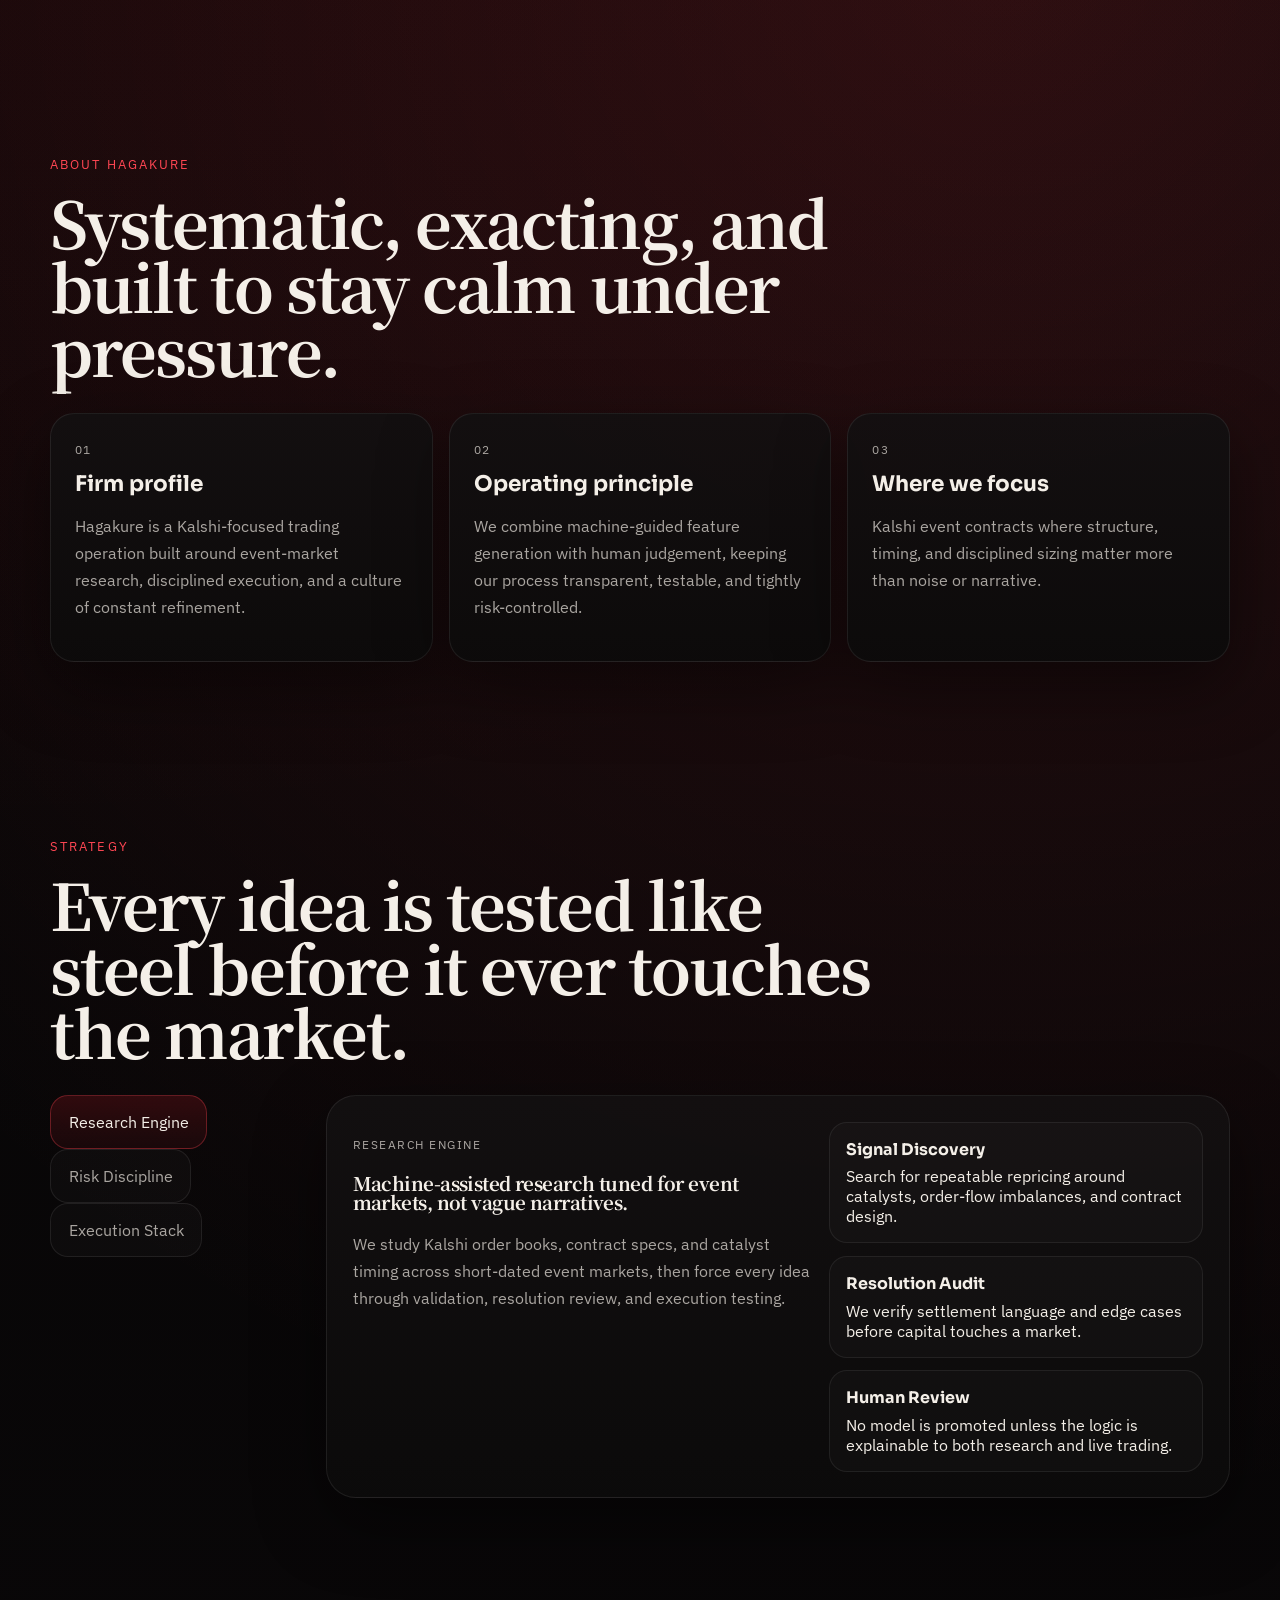
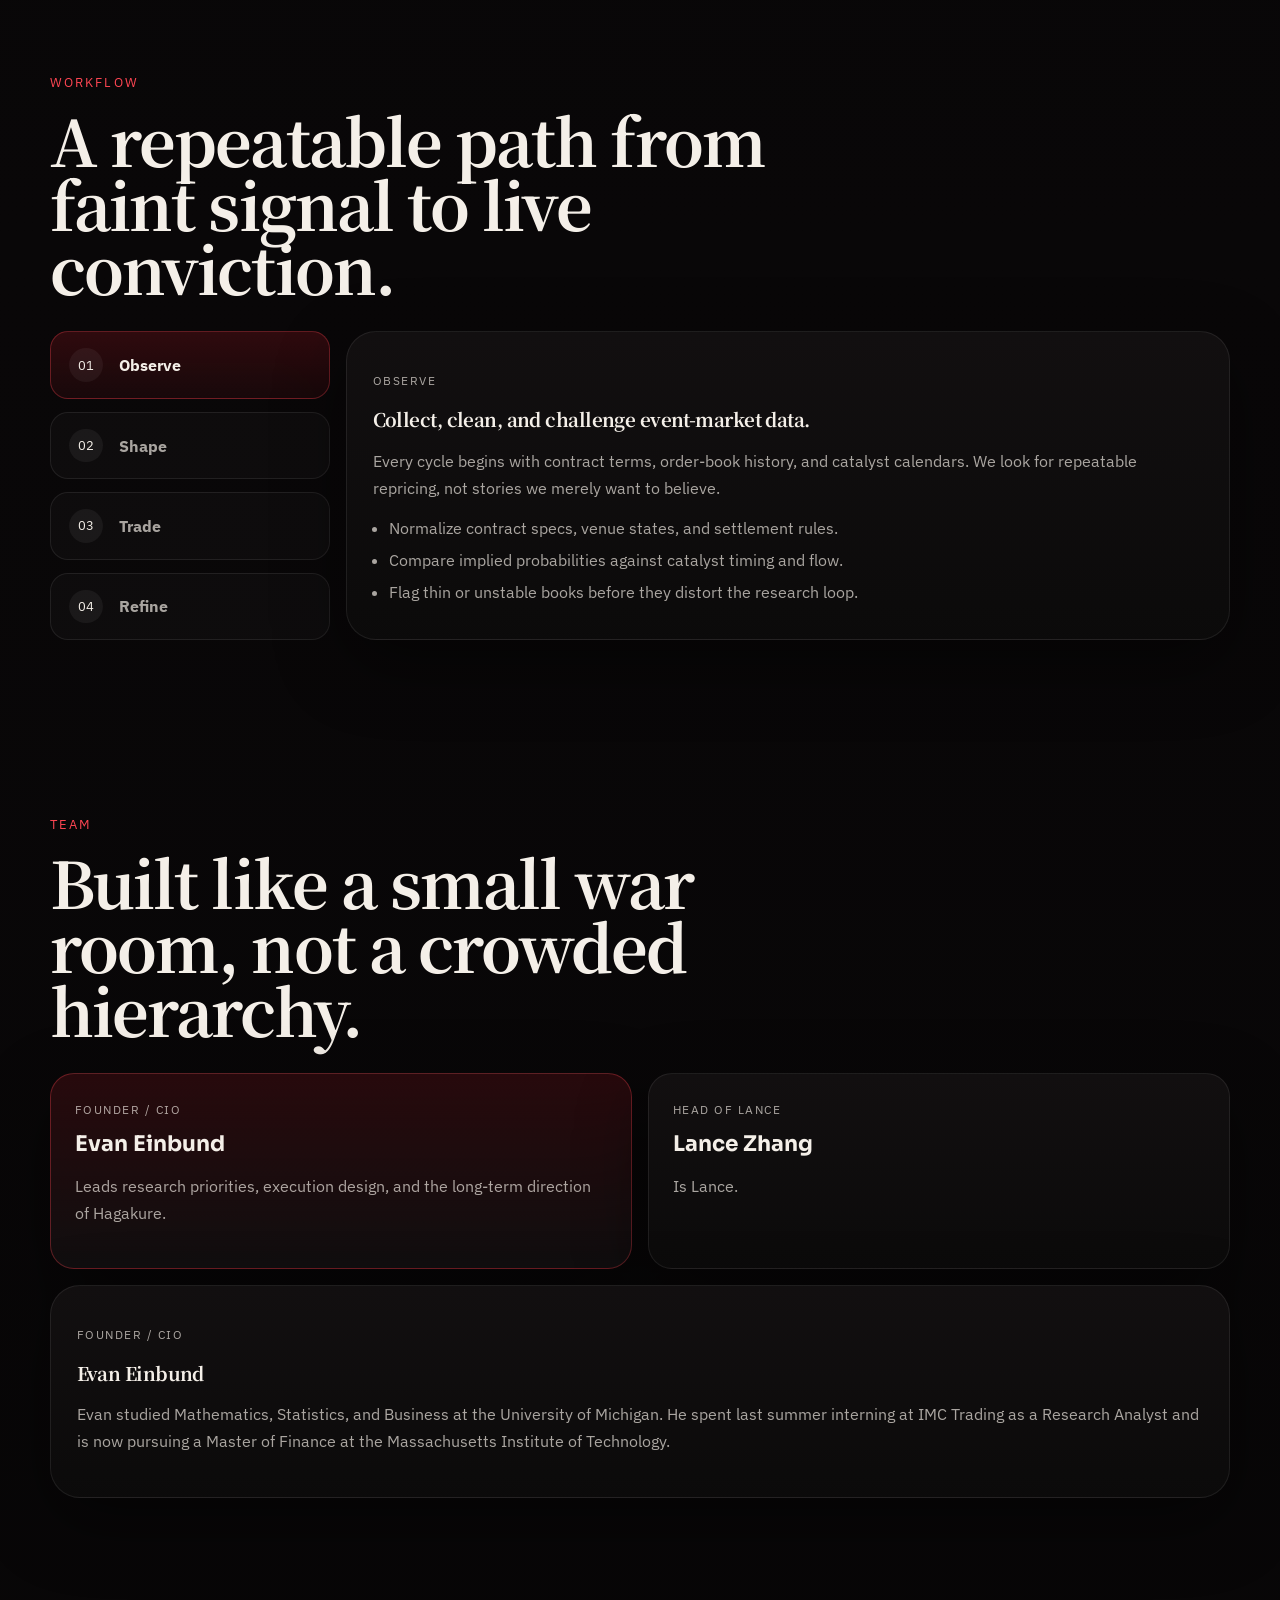
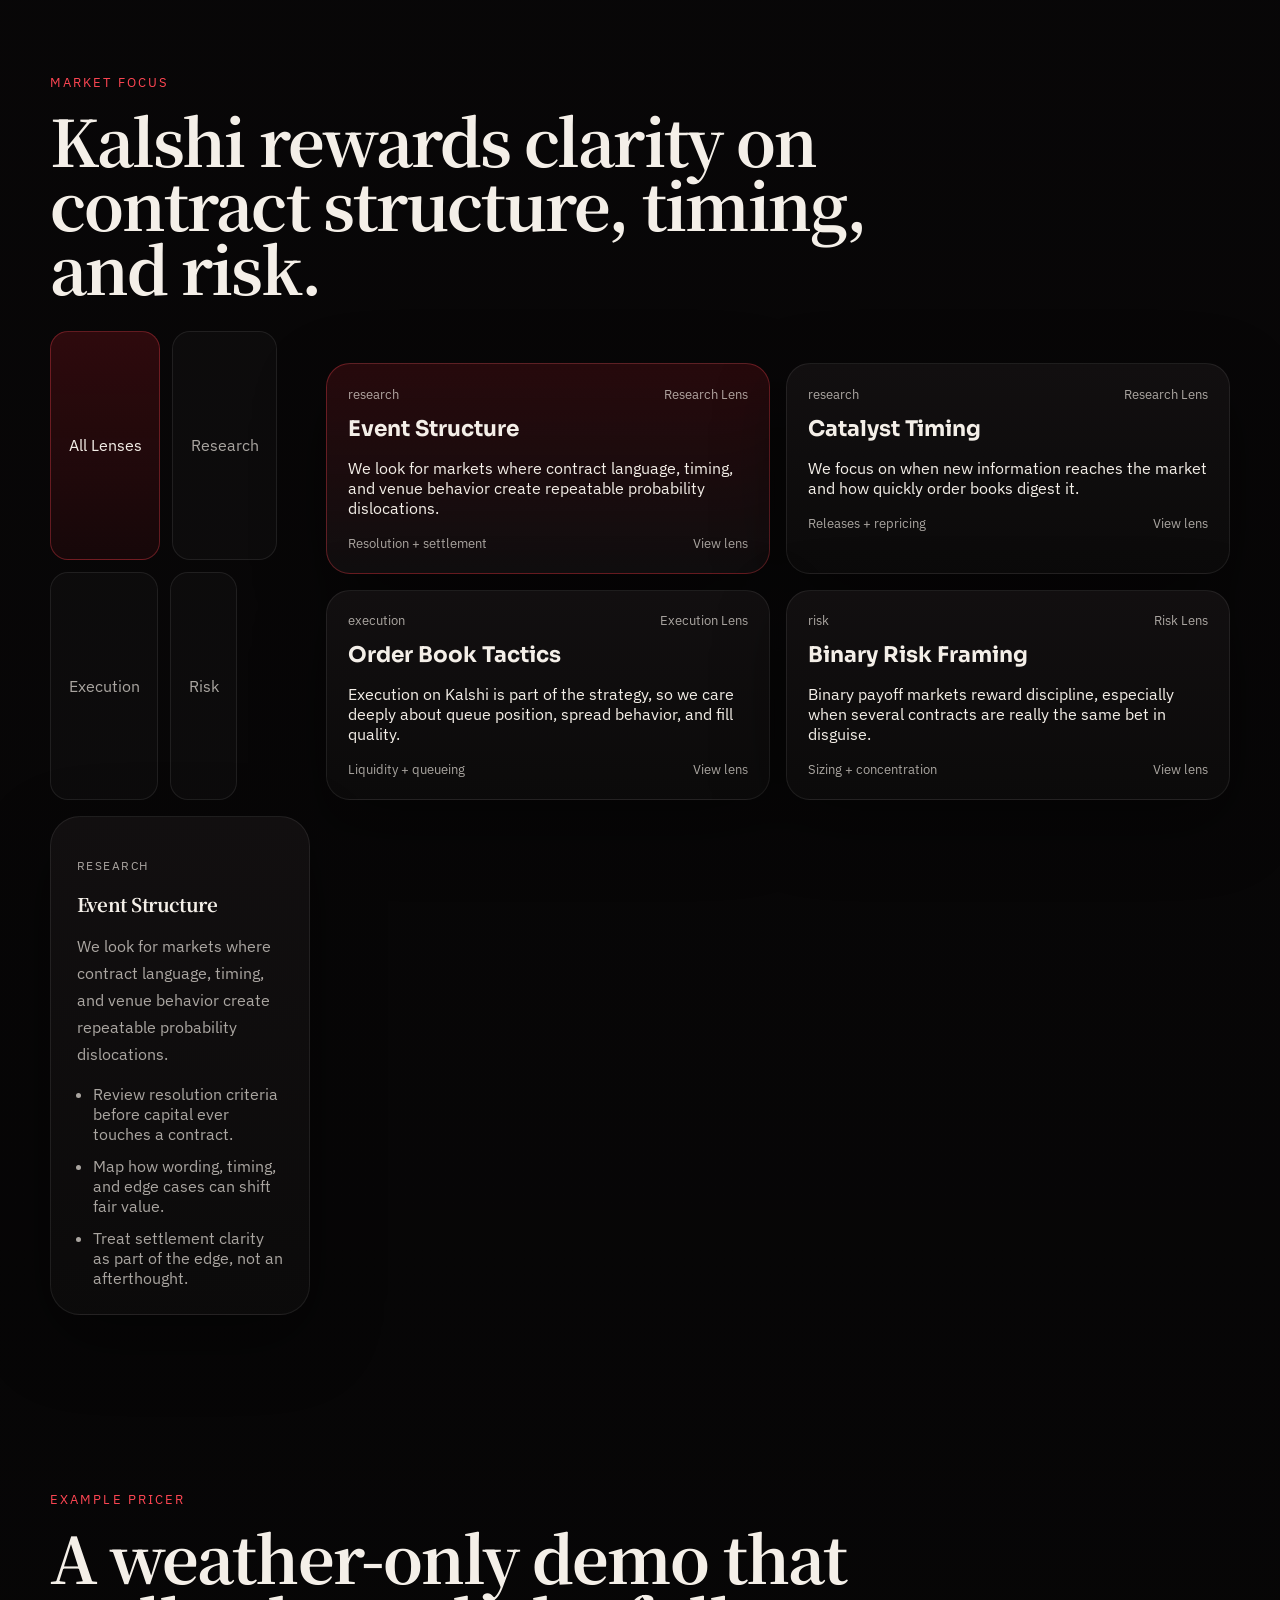
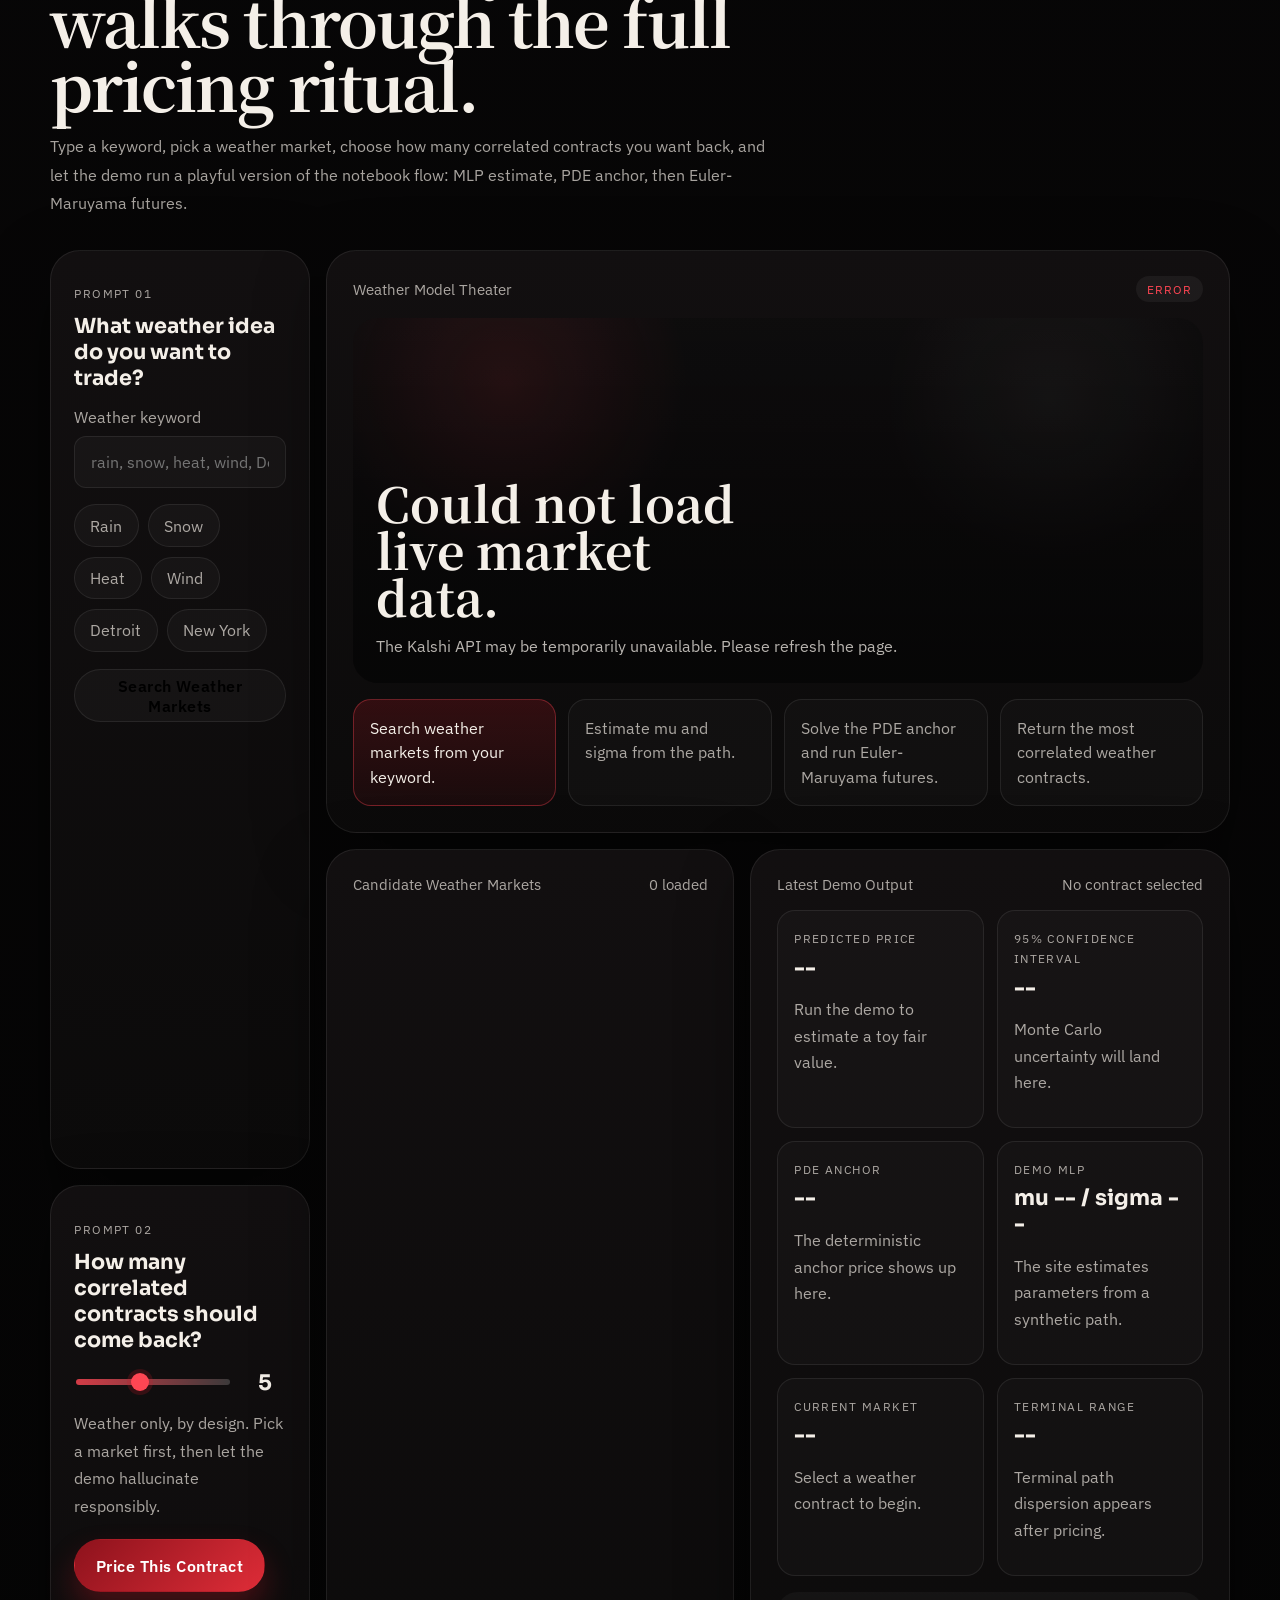
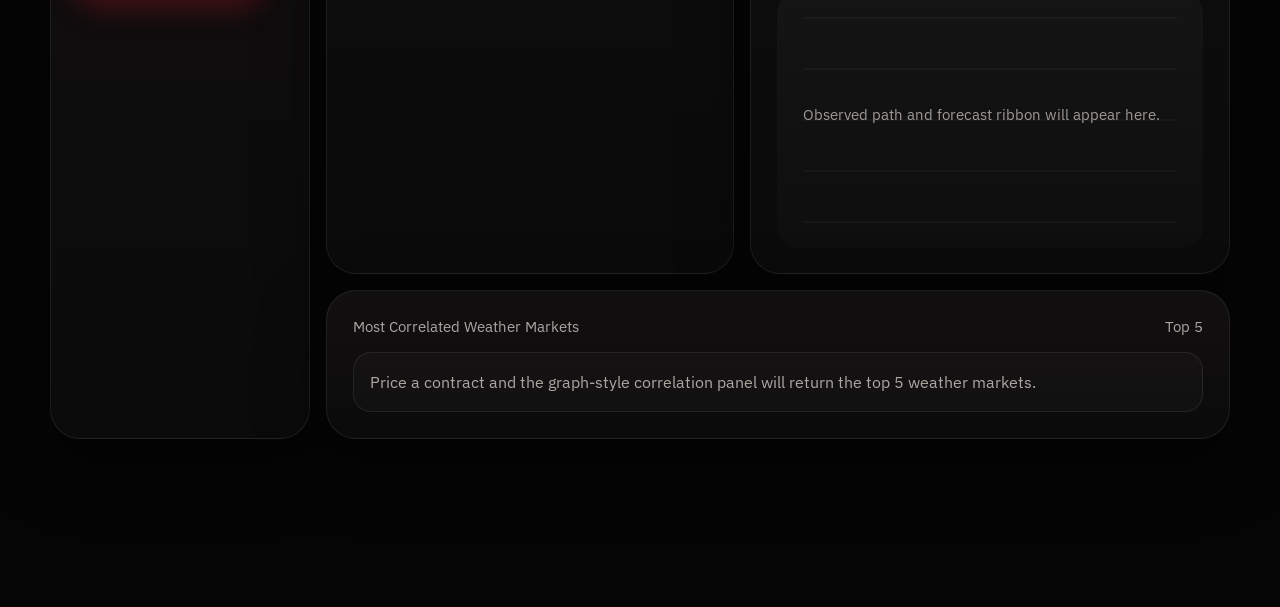
==== commit 01551af3: "Replace fake hero metrics with Hagakure quote Remove the three made-up counter stats (24 / 4 / 99%) " ====
--- a/frontend/index.html
+++ b/frontend/index.html
@@ -72,20 +72,10 @@
             <a class="button button-secondary" href="#pricer">Try Example Pricer</a>
           </div>
 
-          <div class="hero-metrics">
-            <article>
-              <span class="metric-value" data-counter="24">0</span>
-              <span class="metric-label">Research cycles per day</span>
-            </article>
-            <article>
-              <span class="metric-value" data-counter="4">0</span>
-              <span class="metric-label">Core event lenses</span>
-            </article>
-            <article>
-              <span class="metric-value" data-counter="99">0</span>
-              <span class="metric-label">Execution health score</span>
-            </article>
-          </div>
+          <blockquote class="hero-quote">
+            <p>&#8220;In the Way of the Samurai, if one has made a decision, he can obtain his objective if he will pursue it for five years without giving up.&#8221;</p>
+            <cite>Yamamoto Tsunetomo, <em>Hagakure</em></cite>
+          </blockquote>
         </div>
 
         <div class="hero-panel reveal">
--- a/frontend/styles.css
+++ b/frontend/styles.css
@@ -171,7 +171,6 @@
 .signal-strip,
 .contact-lines,
 .workflow-track,
-.hero-metrics,
 .team-grid,
 .about-grid {
   display: flex;
@@ -332,13 +331,28 @@
   background: rgba(255, 255, 255, 0.03);
 }
 
-.hero-metrics {
-  gap: 1rem;
-  flex-wrap: wrap;
-  margin-top: 2.4rem;
-}
-
-.hero-metrics article,
+.hero-quote {
+  margin: 2.4rem 0 0;
+  padding: 0;
+  border: none;
+}
+
+.hero-quote p {
+  font-size: 1rem;
+  line-height: 1.65;
+  color: rgba(244, 239, 232, 0.72);
+  font-style: italic;
+  margin: 0 0 0.5rem;
+}
+
+.hero-quote cite {
+  font-size: 0.8rem;
+  font-style: normal;
+  color: rgba(244, 239, 232, 0.38);
+  letter-spacing: 0.04em;
+  text-transform: uppercase;
+}
+
 .panel,
 .about-card,
 .strategy-panel,
@@ -347,7 +361,6 @@
 .team-detail,
 .role-card,
 .role-detail,
-.contact-form,
 .pricer-card,
 .pricer-network-panel,
 .pricer-market-panel,
@@ -356,12 +369,6 @@
   background: linear-gradient(180deg, rgba(19, 16, 17, 0.94), rgba(12, 11, 11, 0.94));
   border: 1px solid var(--border);
   box-shadow: var(--shadow);
-}
-
-.hero-metrics article {
-  min-width: 11rem;
-  padding: 1rem 1.1rem;
-  border-radius: var(--radius-md);
 }
 
 .metric-value {
@@ -1254,9 +1261,6 @@
     padding: 1.2rem;
   }
 
-  .hero-metrics article {
-    flex: 1 1 100%;
-  }
 
   .pricer-summary-grid,
   .pricer-phase-list {
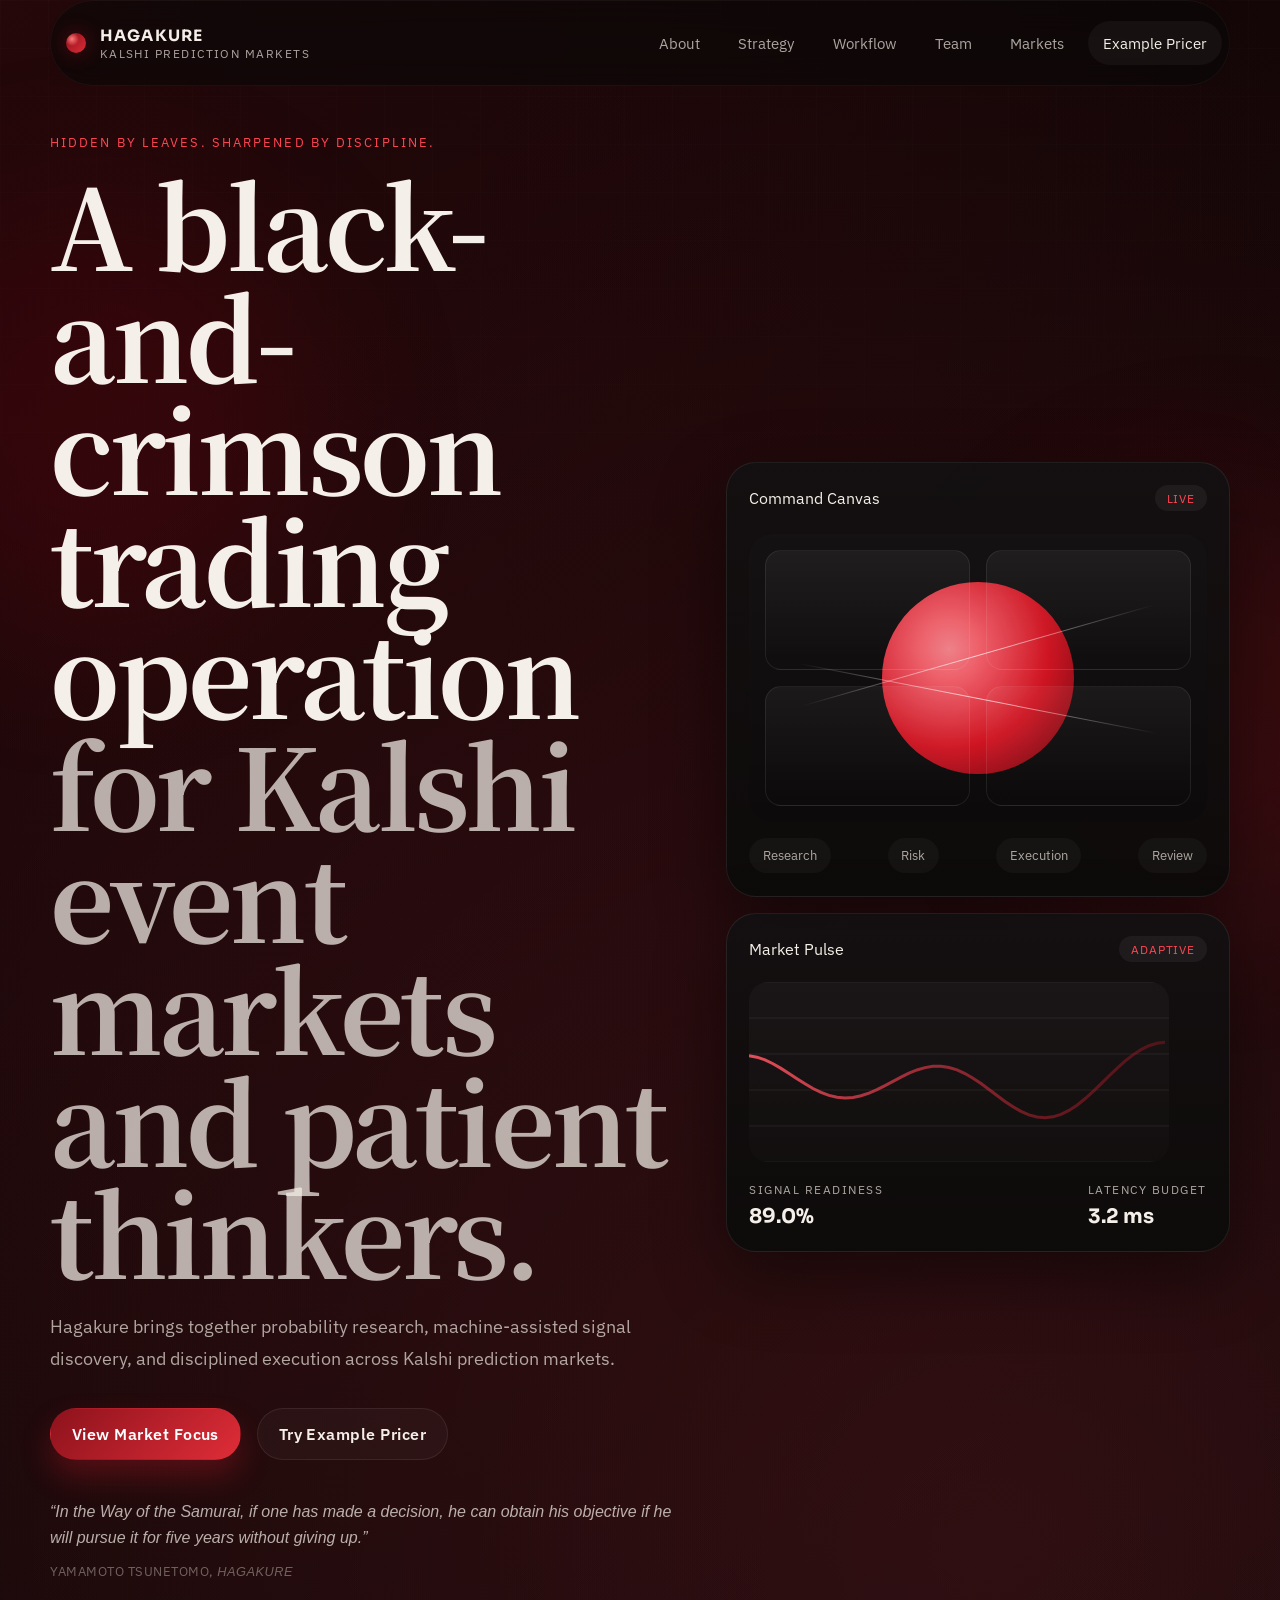
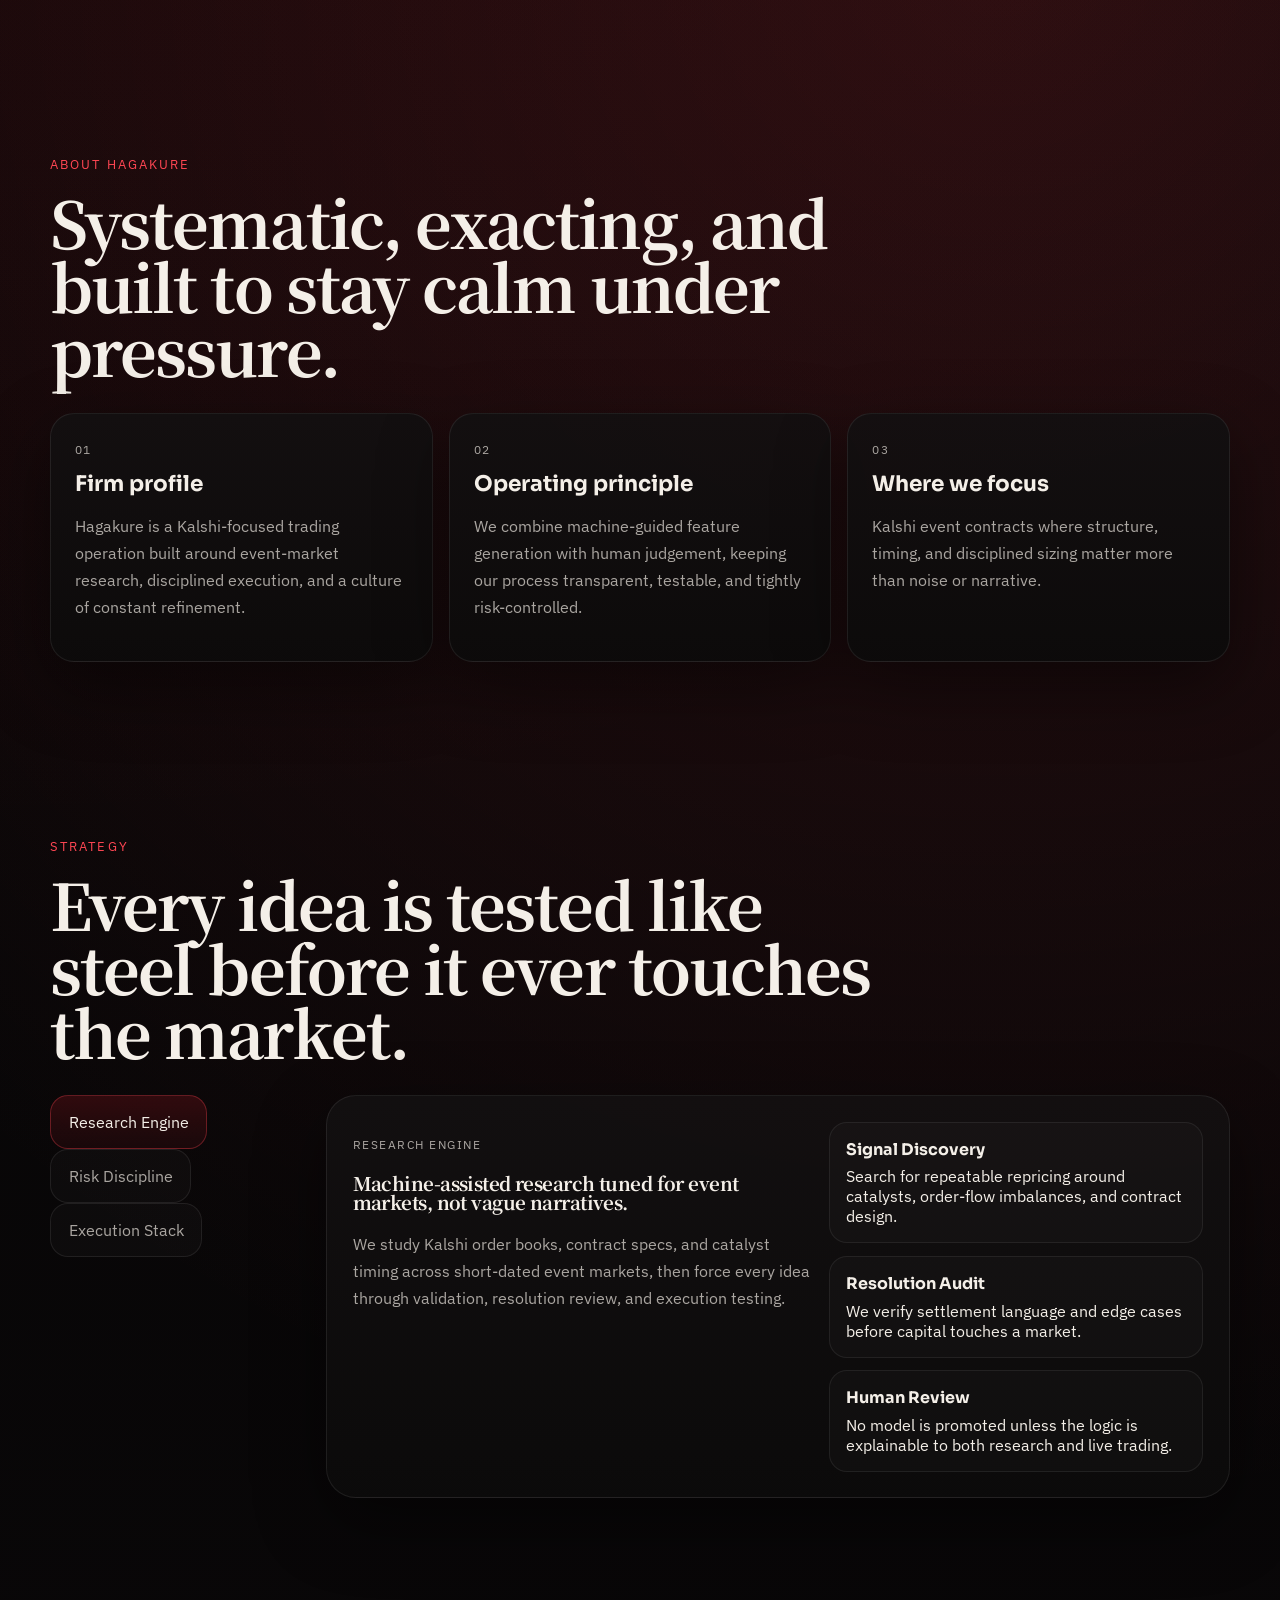
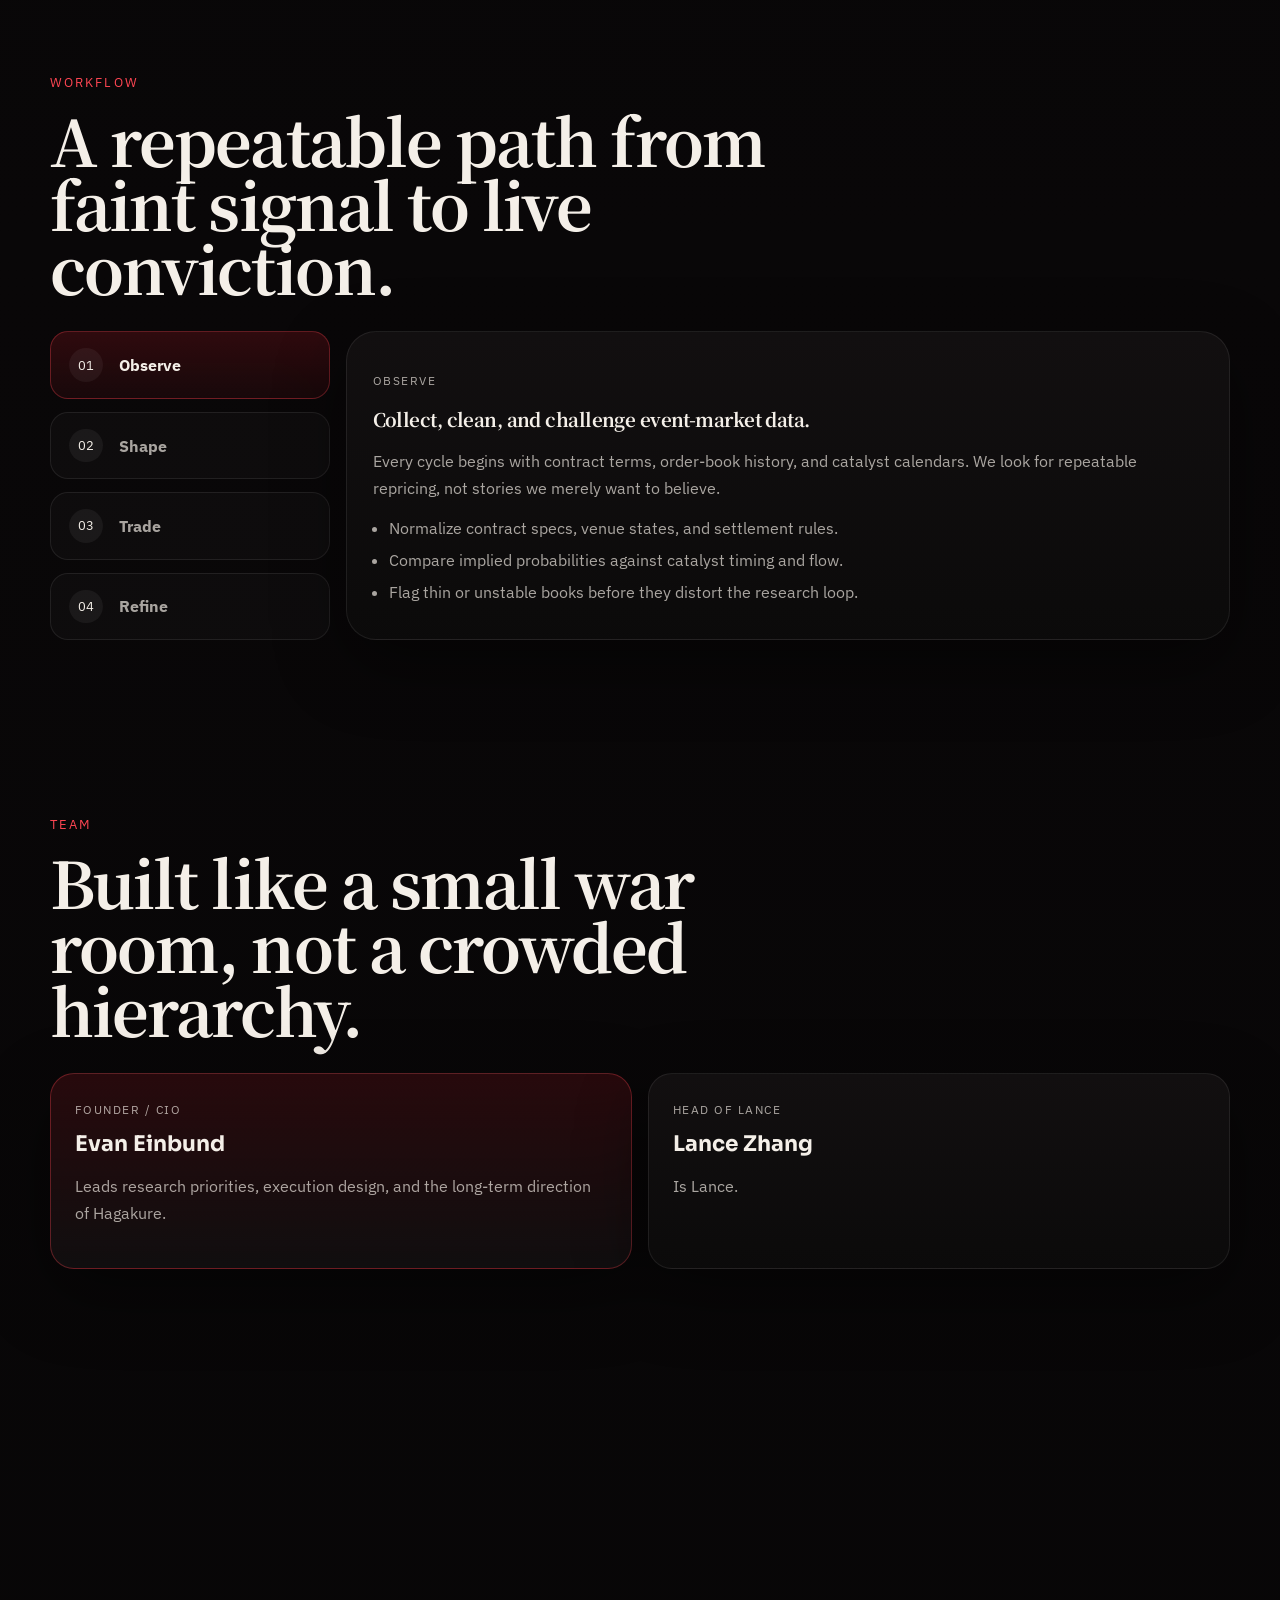
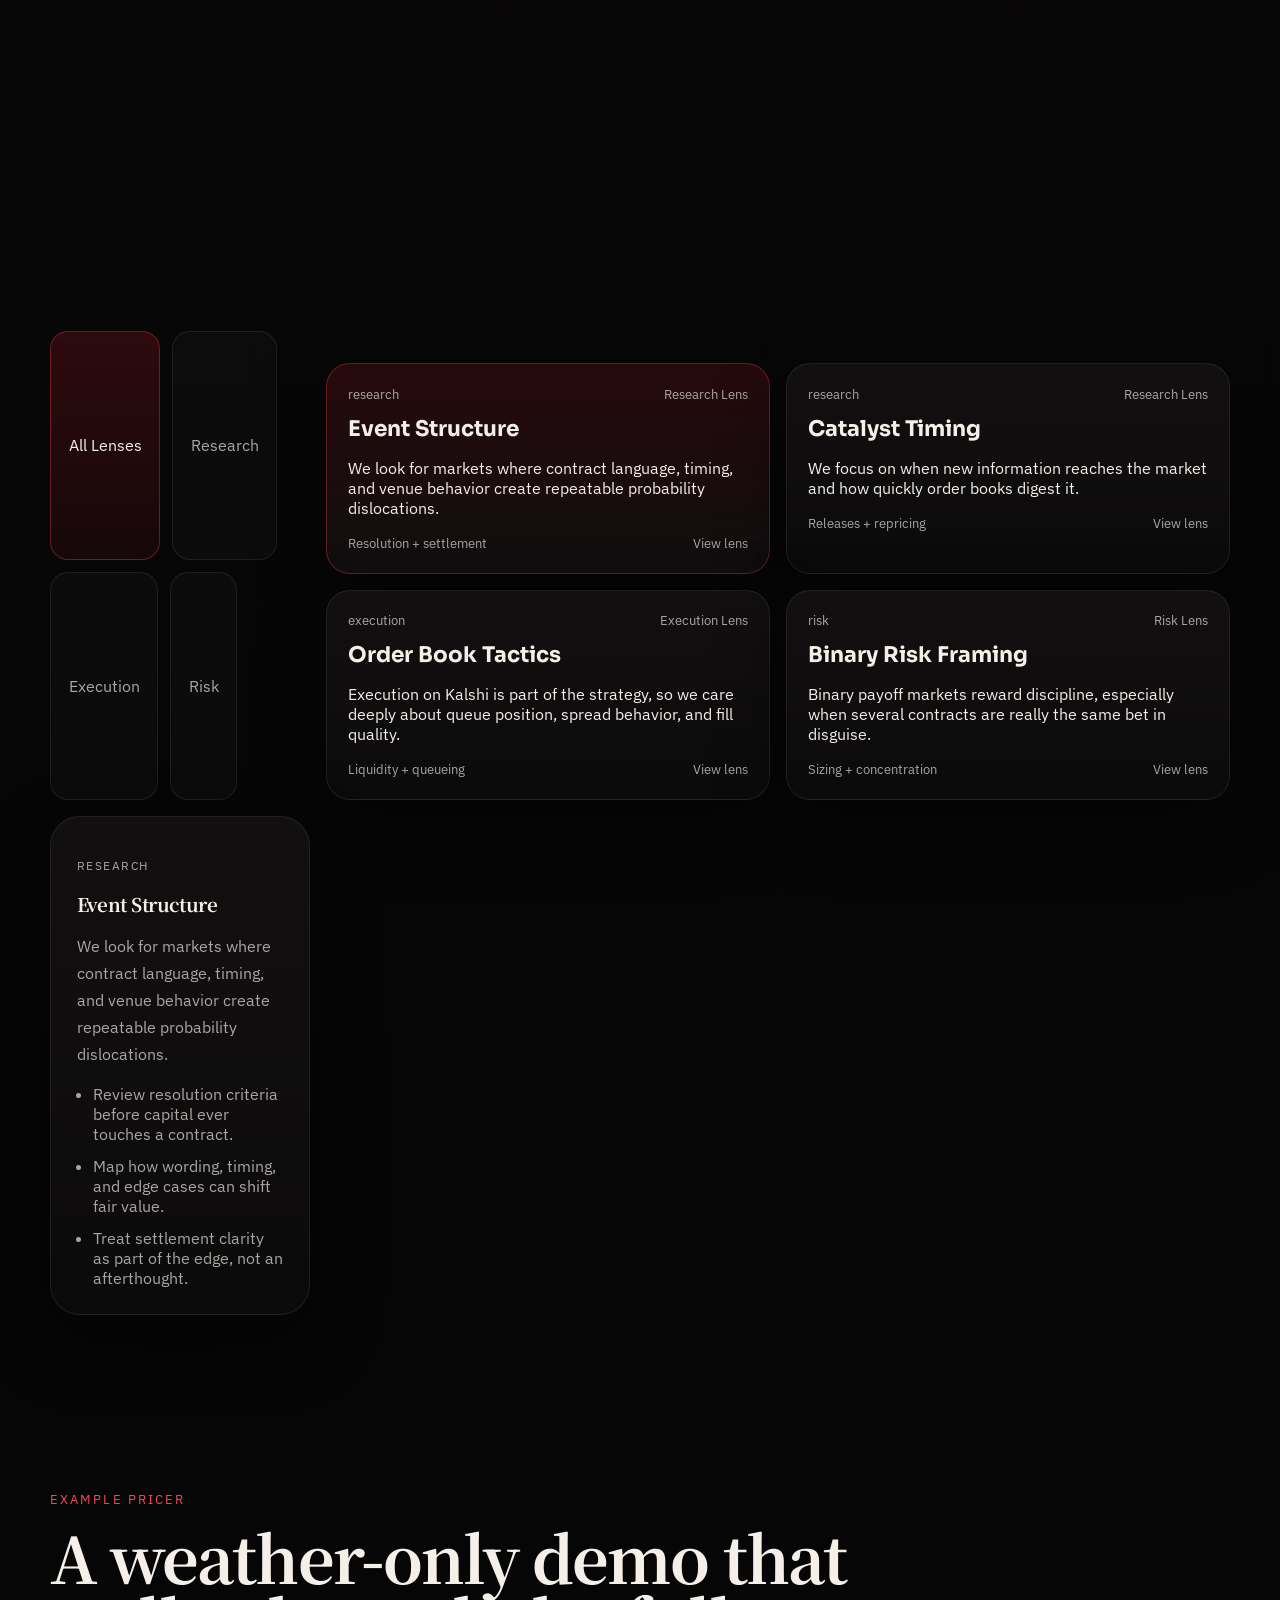
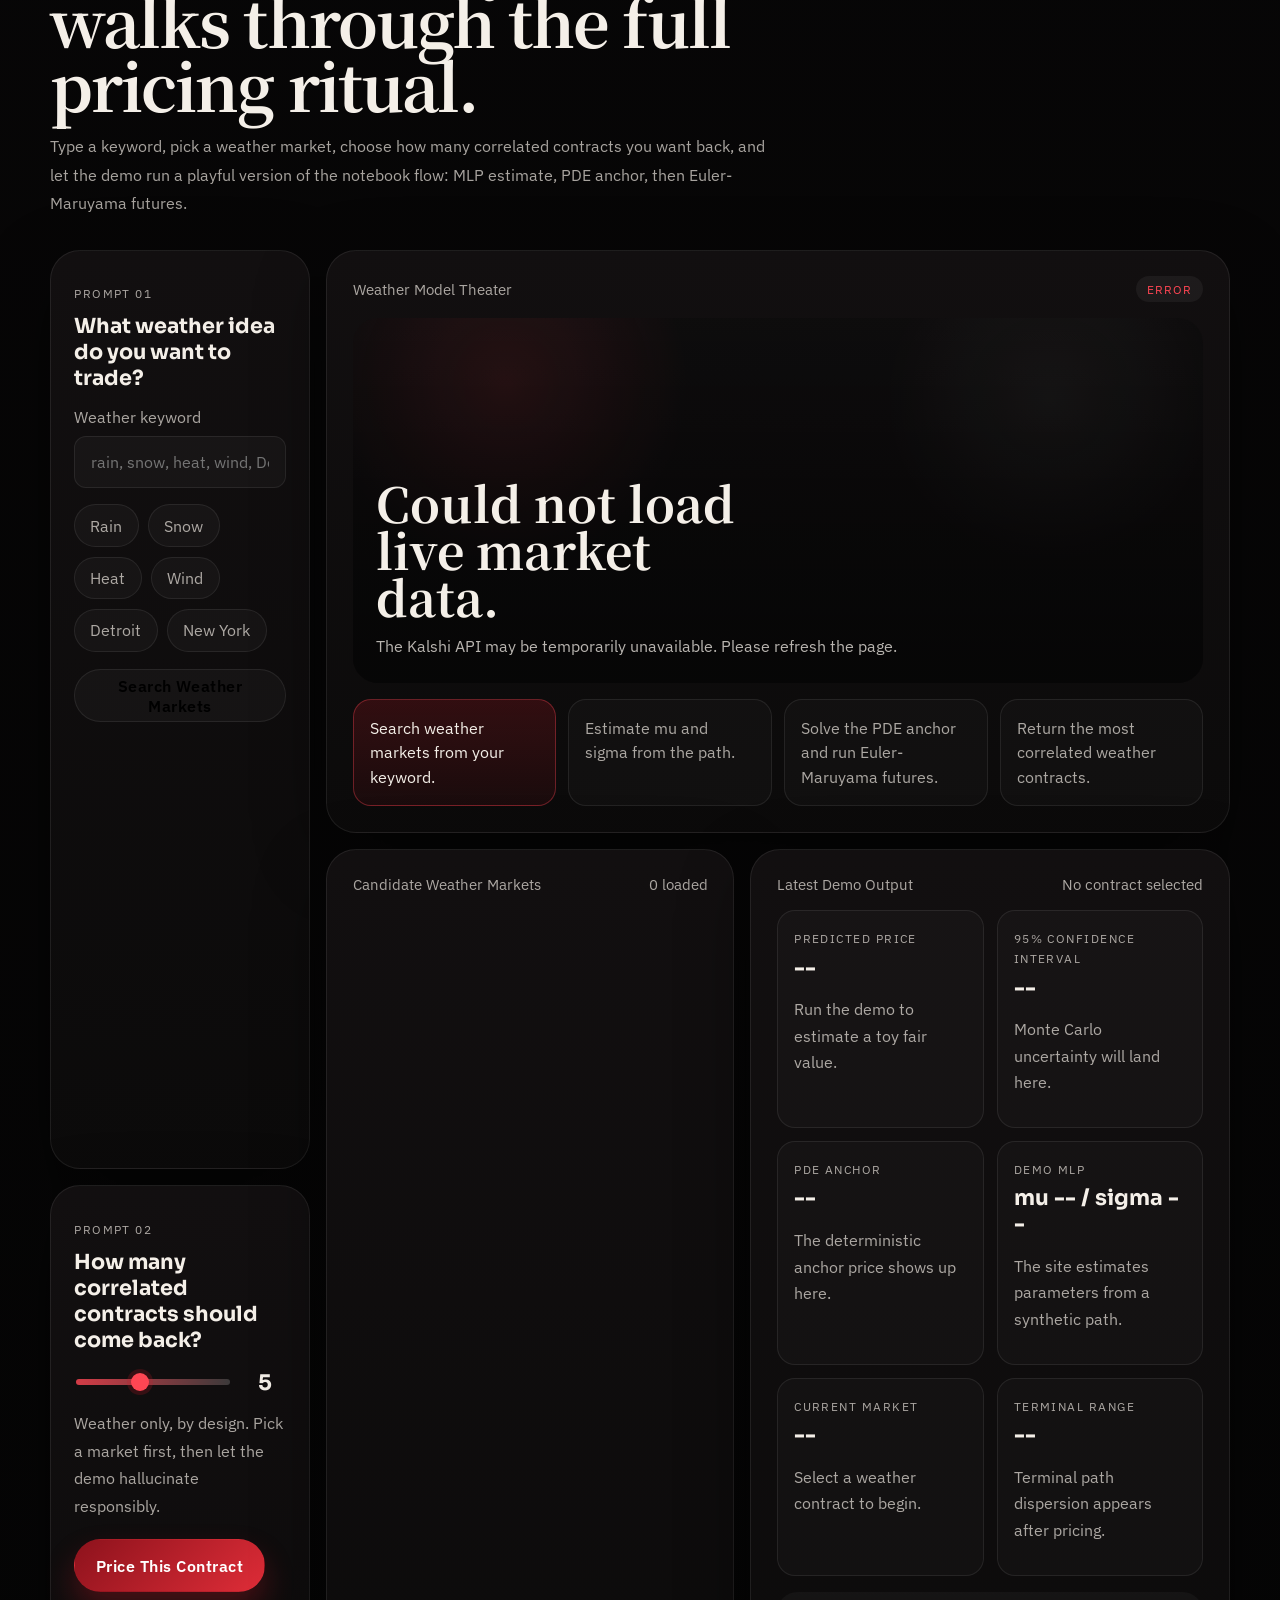
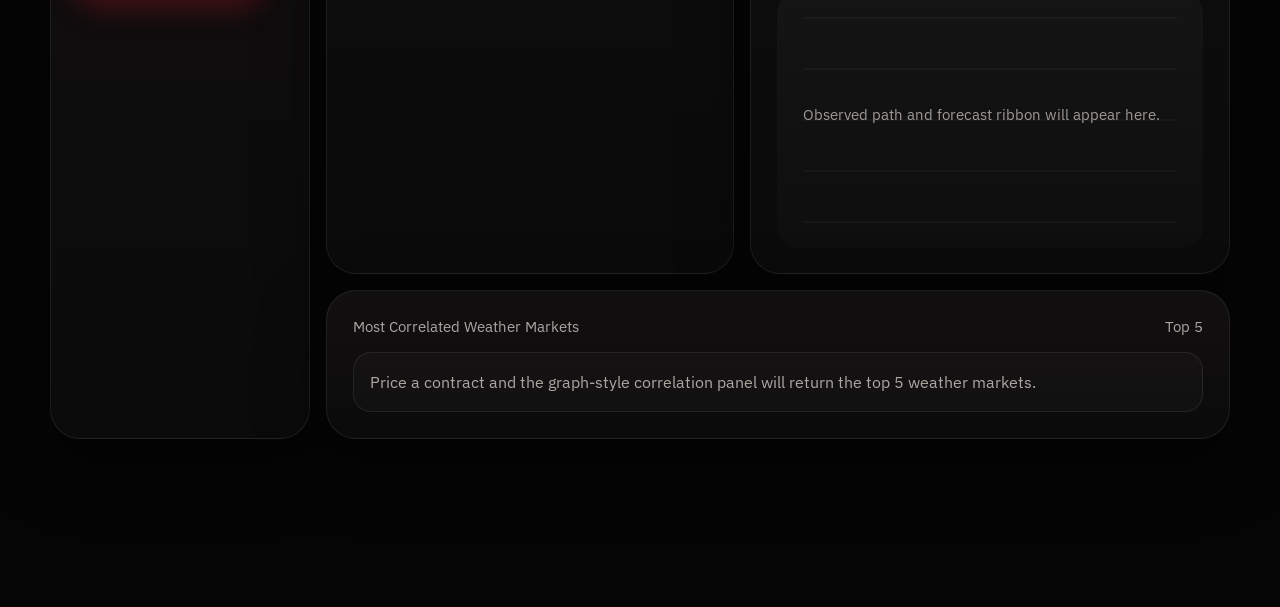
==== commit 3f0feb9e: "Add site favicon assets" ====
--- a/frontend/index.html
+++ b/frontend/index.html
@@ -8,6 +8,9 @@
     name="description"
     content="Hagakure is a Kalshi-focused systematic trading operation built on disciplined execution, prediction-market research, and machine-assisted analysis."
   >
+  <link rel="icon" type="image/png" sizes="32x32" href="./favicon-32.png">
+  <link rel="icon" type="image/png" href="./favicon.png">
+  <link rel="apple-touch-icon" href="./apple-touch-icon.png">
   <link rel="preconnect" href="https://fonts.googleapis.com">
   <link rel="preconnect" href="https://fonts.gstatic.com" crossorigin>
   <link
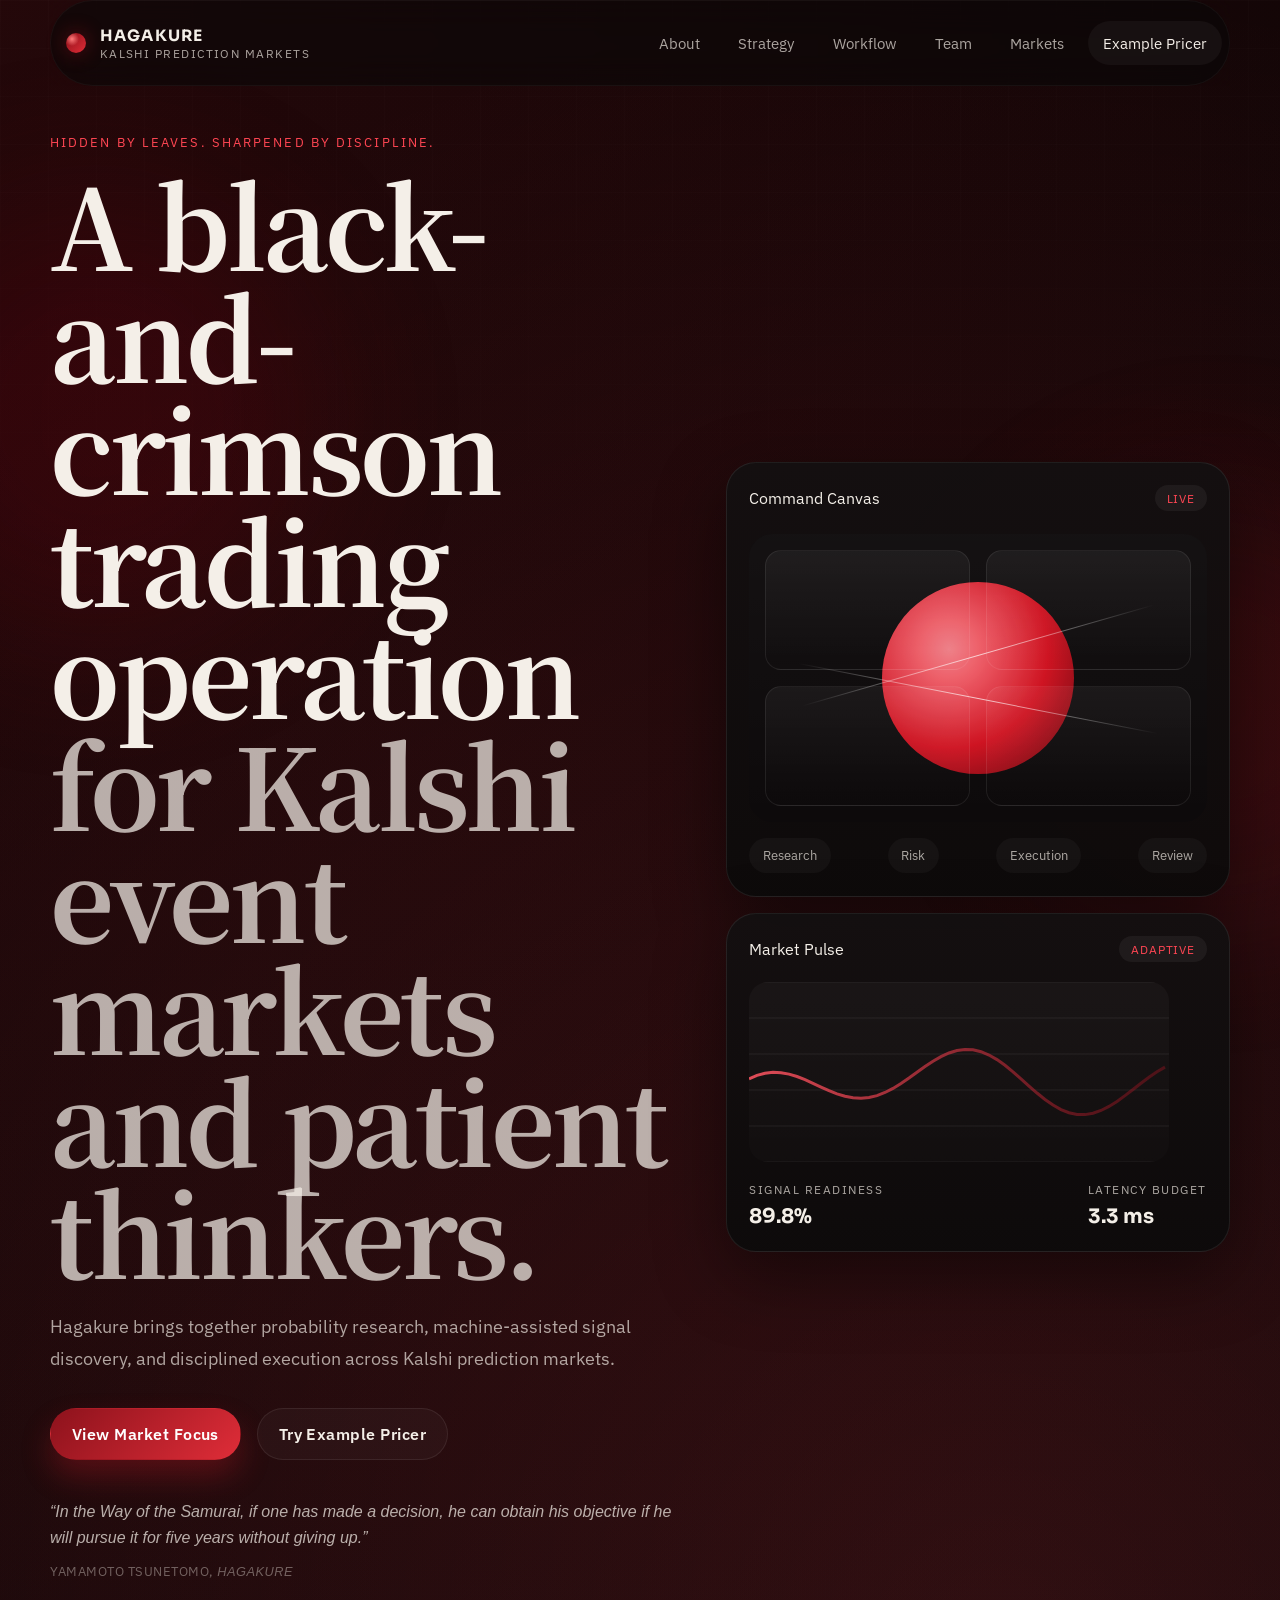
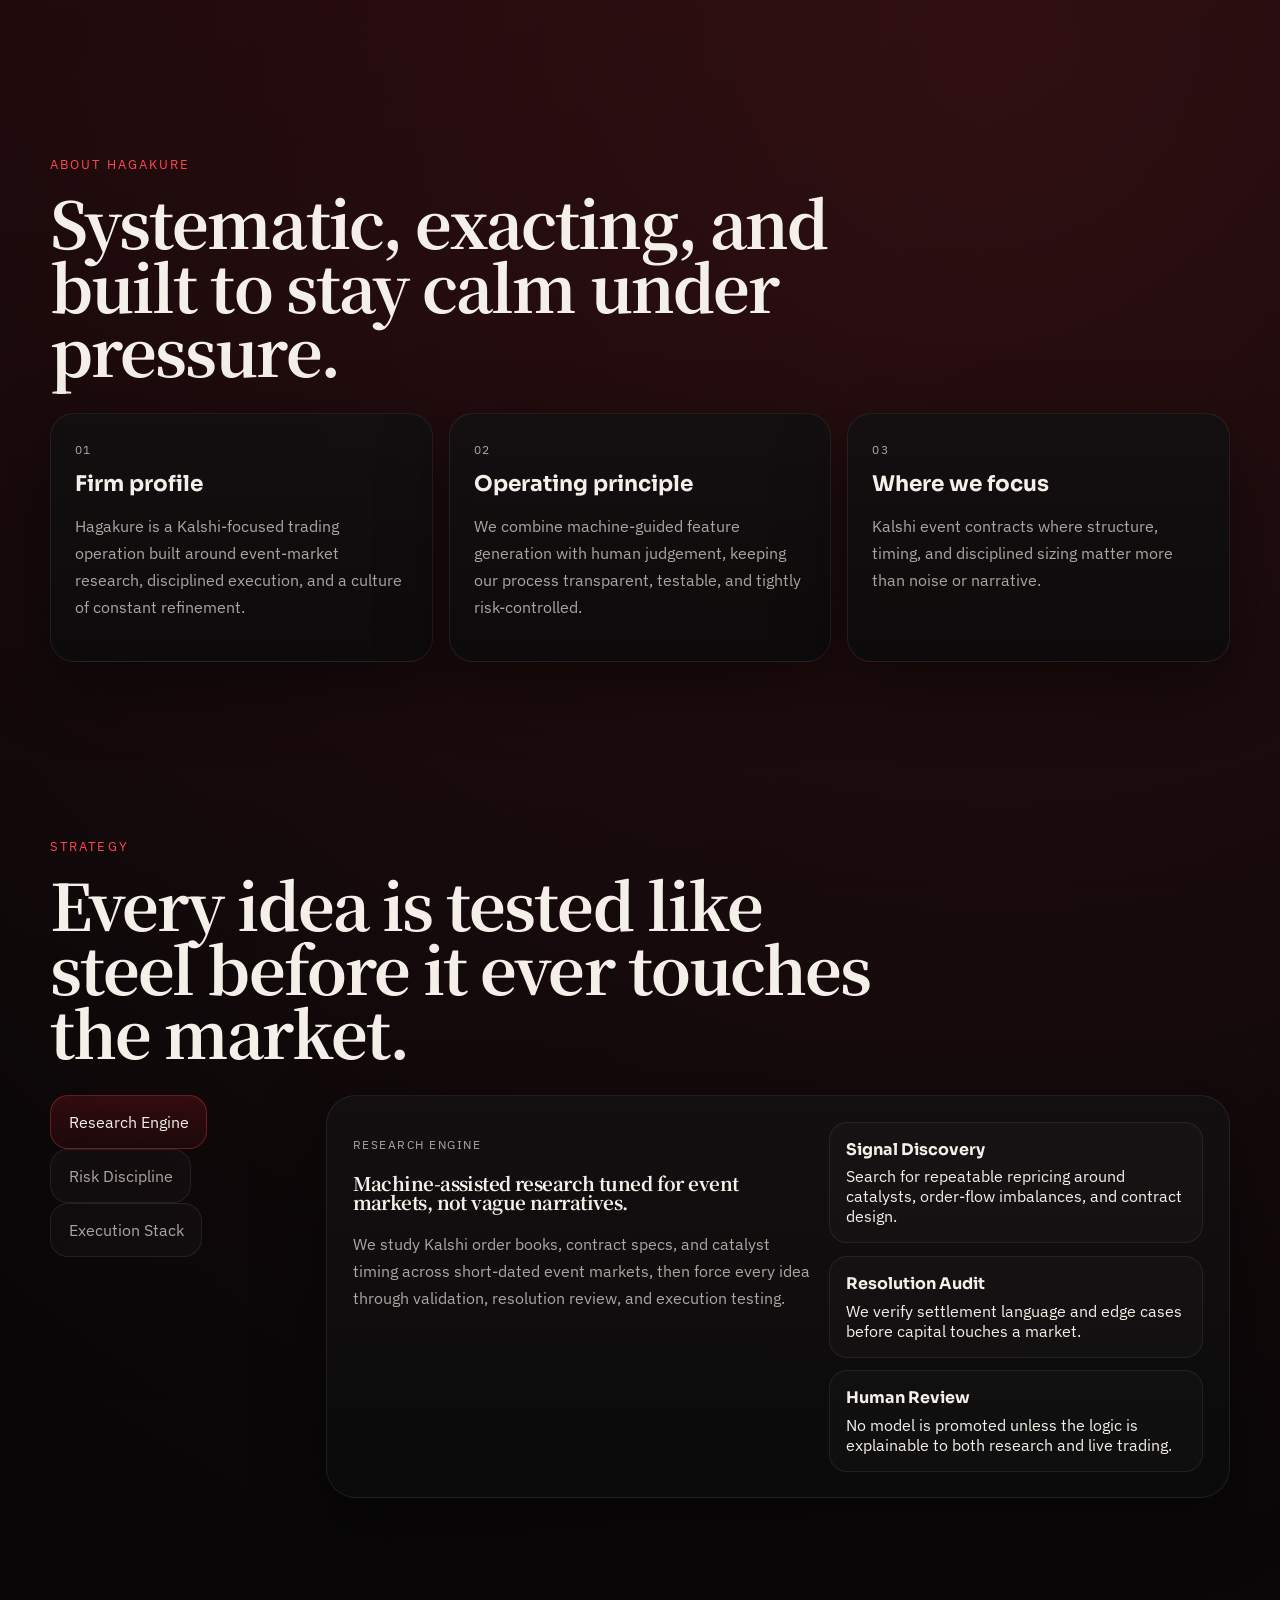
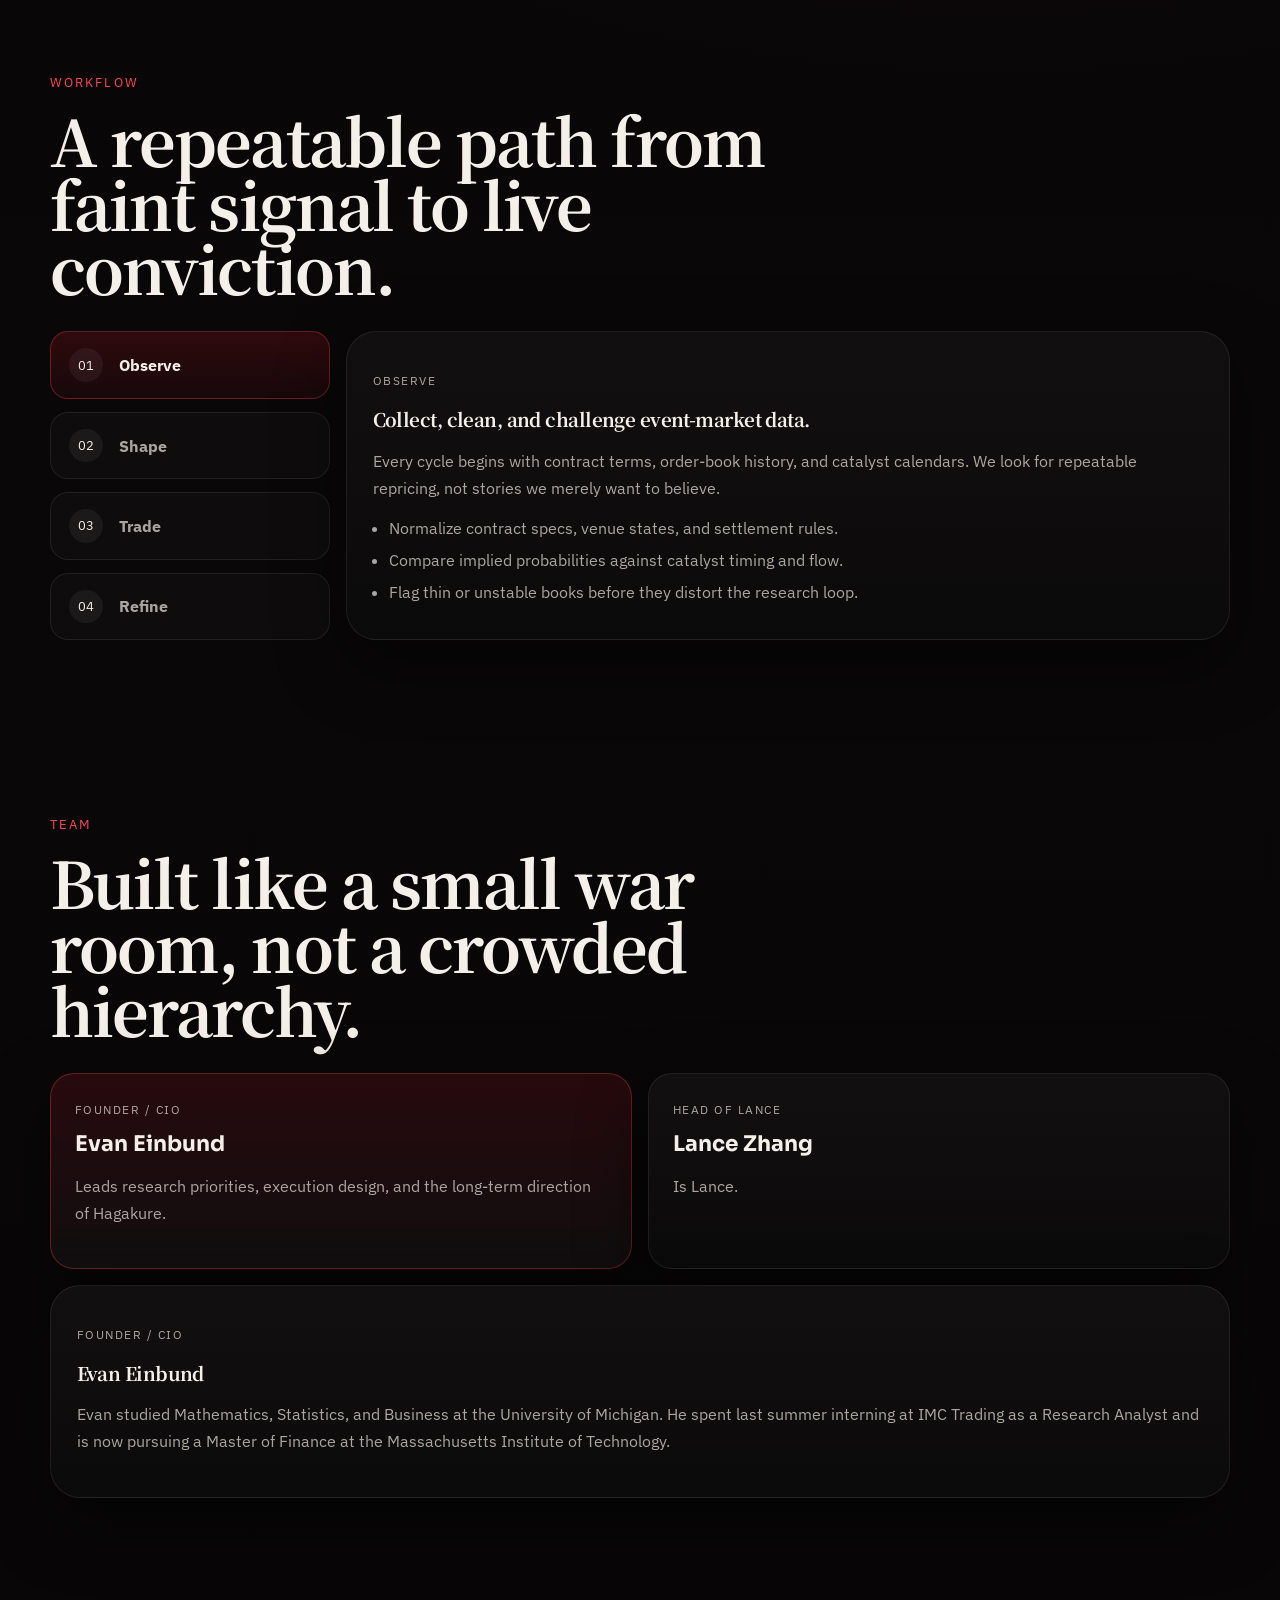
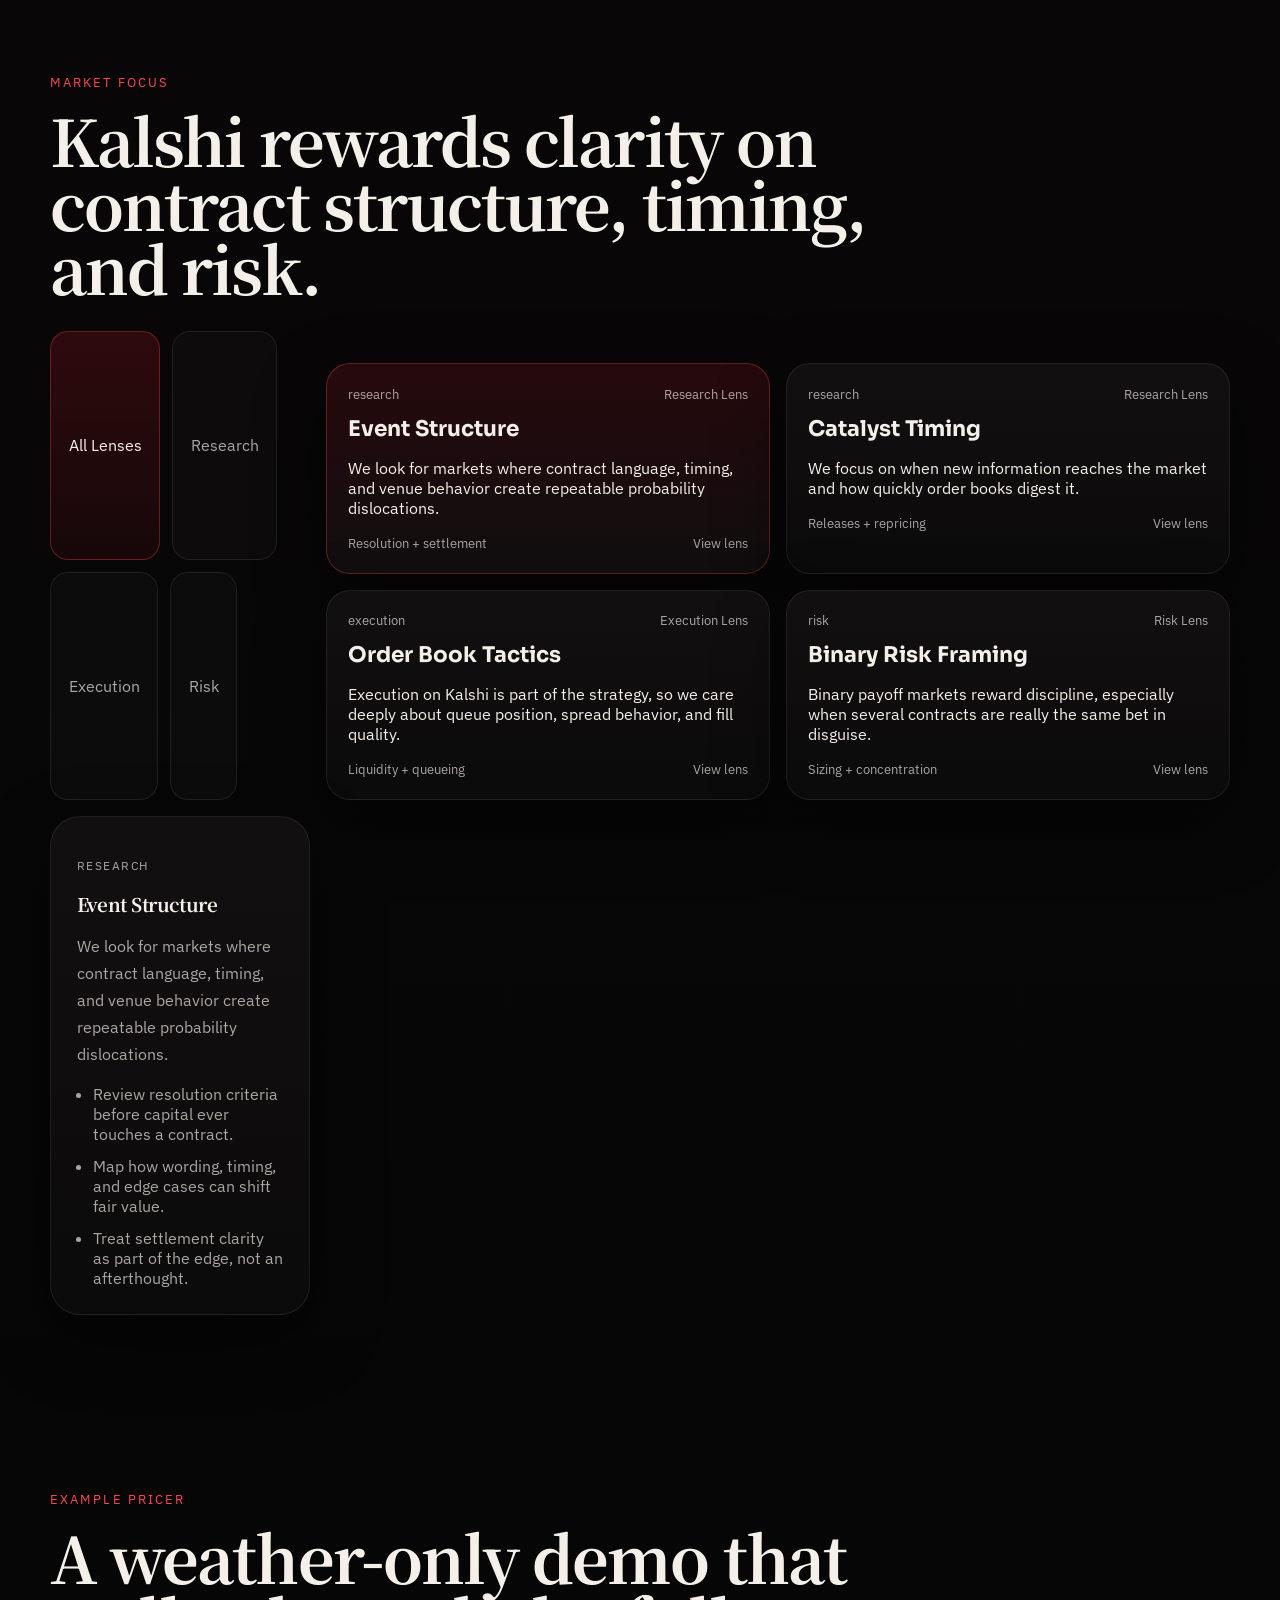
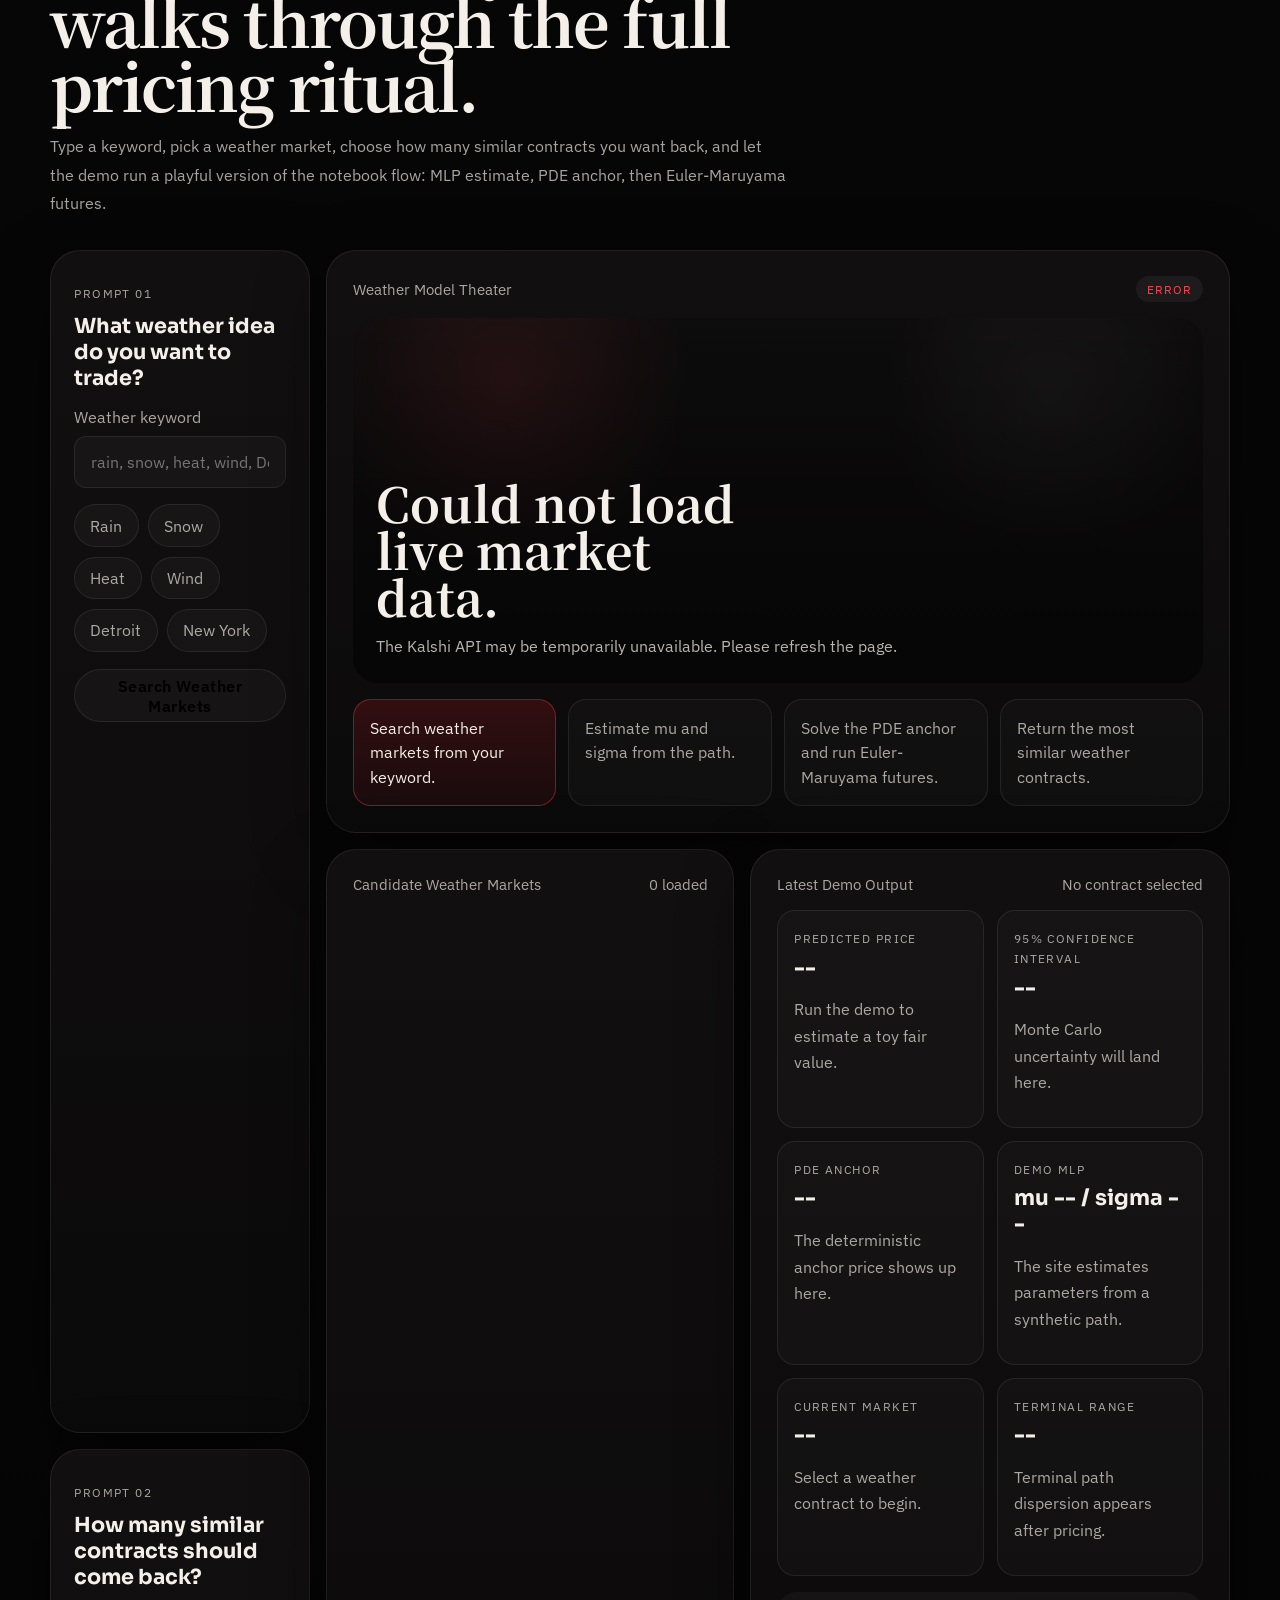
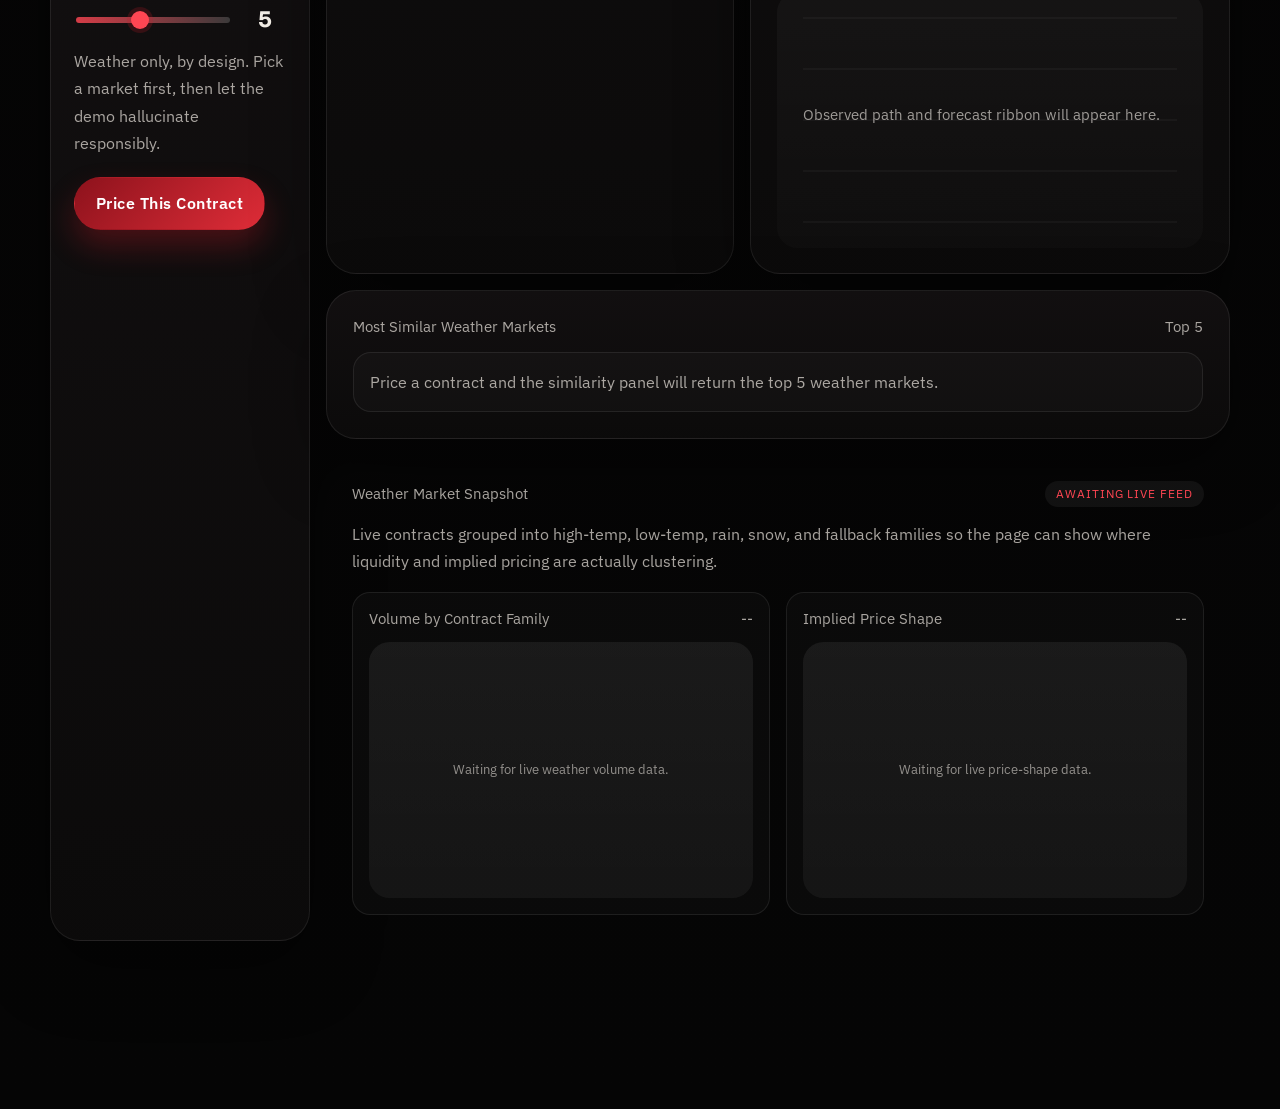
==== commit 2b285c1a: "Add live weather market snapshot" ====
--- a/frontend/index.html
+++ b/frontend/index.html
@@ -271,7 +271,7 @@
           <p class="eyebrow">Example Pricer</p>
           <h2>A weather-only demo that walks through the full pricing ritual.</h2>
           <p class="section-subcopy">
-            Type a keyword, pick a weather market, choose how many correlated contracts you want back,
+            Type a keyword, pick a weather market, choose how many similar contracts you want back,
             and let the demo run a playful version of the notebook flow: MLP estimate, PDE anchor,
             then Euler-Maruyama futures.
           </p>
@@ -308,7 +308,7 @@
 
             <article class="pricer-card">
               <p class="pricer-card-kicker">Prompt 02</p>
-              <h3>How many correlated contracts should come back?</h3>
+              <h3>How many similar contracts should come back?</h3>
               <div class="pricer-slider-row">
                 <input id="pricer-correlation-count" type="range" min="3" max="8" step="1" value="5">
                 <strong id="pricer-correlation-output">5</strong>
@@ -347,7 +347,7 @@
                 <li class="is-active">Search weather markets from your keyword.</li>
                 <li>Estimate mu and sigma from the path.</li>
                 <li>Solve the PDE anchor and run Euler-Maruyama futures.</li>
-                <li>Return the most correlated weather contracts.</li>
+                <li>Return the most similar weather contracts.</li>
               </ol>
             </article>
 
@@ -373,10 +373,38 @@
 
             <article class="pricer-correlated-panel reveal">
               <div class="pricer-panel-head">
-                <span>Most Correlated Weather Markets</span>
+                <span>Most Similar Weather Markets</span>
                 <span id="pricer-correlation-label">Top 5</span>
               </div>
               <div class="pricer-correlation-list" id="pricer-correlation-list"></div>
+            </article>
+
+            <article class="pricer-analytics-panel reveal">
+              <div class="pricer-panel-head">
+                <span>Weather Market Snapshot</span>
+                <span class="pricer-mode" id="weather-analytics-summary">Awaiting live feed</span>
+              </div>
+              <p class="pricer-analytics-note">
+                Live contracts grouped into high-temp, low-temp, rain, snow, and fallback families so the page can show where liquidity and implied pricing are actually clustering.
+              </p>
+
+              <div class="pricer-analytics-grid">
+                <article class="pricer-analytics-card">
+                  <div class="pricer-panel-head">
+                    <span>Volume by Contract Family</span>
+                    <span id="weather-analytics-leader">--</span>
+                  </div>
+                  <canvas id="weather-volume-chart" width="540" height="260" aria-label="Weather market volume by contract family"></canvas>
+                </article>
+
+                <article class="pricer-analytics-card">
+                  <div class="pricer-panel-head">
+                    <span>Implied Price Shape</span>
+                    <span id="weather-analytics-shape">--</span>
+                  </div>
+                  <canvas id="weather-distribution-chart" width="540" height="260" aria-label="Weather market implied price shape by contract family"></canvas>
+                </article>
+              </div>
             </article>
           </div>
         </div>
--- a/frontend/styles.css
+++ b/frontend/styles.css
@@ -612,7 +612,8 @@
 .pricer-network-panel,
 .pricer-market-panel,
 .pricer-results-panel,
-.pricer-correlated-panel {
+.pricer-correlated-panel,
+.pricer-analytics-panel {
   border-radius: var(--radius-xl);
   padding: 1.6rem;
 }
@@ -883,6 +884,35 @@
   display: grid;
   gap: 0.8rem;
   margin-top: 1rem;
+}
+
+.pricer-analytics-note {
+  margin: 0.9rem 0 0;
+  color: var(--muted);
+  line-height: 1.7;
+}
+
+.pricer-analytics-grid {
+  display: grid;
+  grid-template-columns: repeat(2, minmax(0, 1fr));
+  gap: 1rem;
+  margin-top: 1rem;
+}
+
+.pricer-analytics-card {
+  padding: 1rem;
+  border: 1px solid rgba(255, 255, 255, 0.08);
+  border-radius: var(--radius-md);
+  background: rgba(255, 255, 255, 0.025);
+}
+
+#weather-volume-chart,
+#weather-distribution-chart {
+  width: 100%;
+  height: 16rem;
+  margin-top: 0.9rem;
+  border-radius: calc(var(--radius-lg) - 0.2rem);
+  background: linear-gradient(180deg, rgba(255, 255, 255, 0.035), rgba(255, 255, 255, 0.015));
 }
 
 .pricer-market-item,
@@ -1263,7 +1293,8 @@
 
 
   .pricer-summary-grid,
-  .pricer-phase-list {
+  .pricer-phase-list,
+  .pricer-analytics-grid {
     grid-template-columns: 1fr;
   }
 
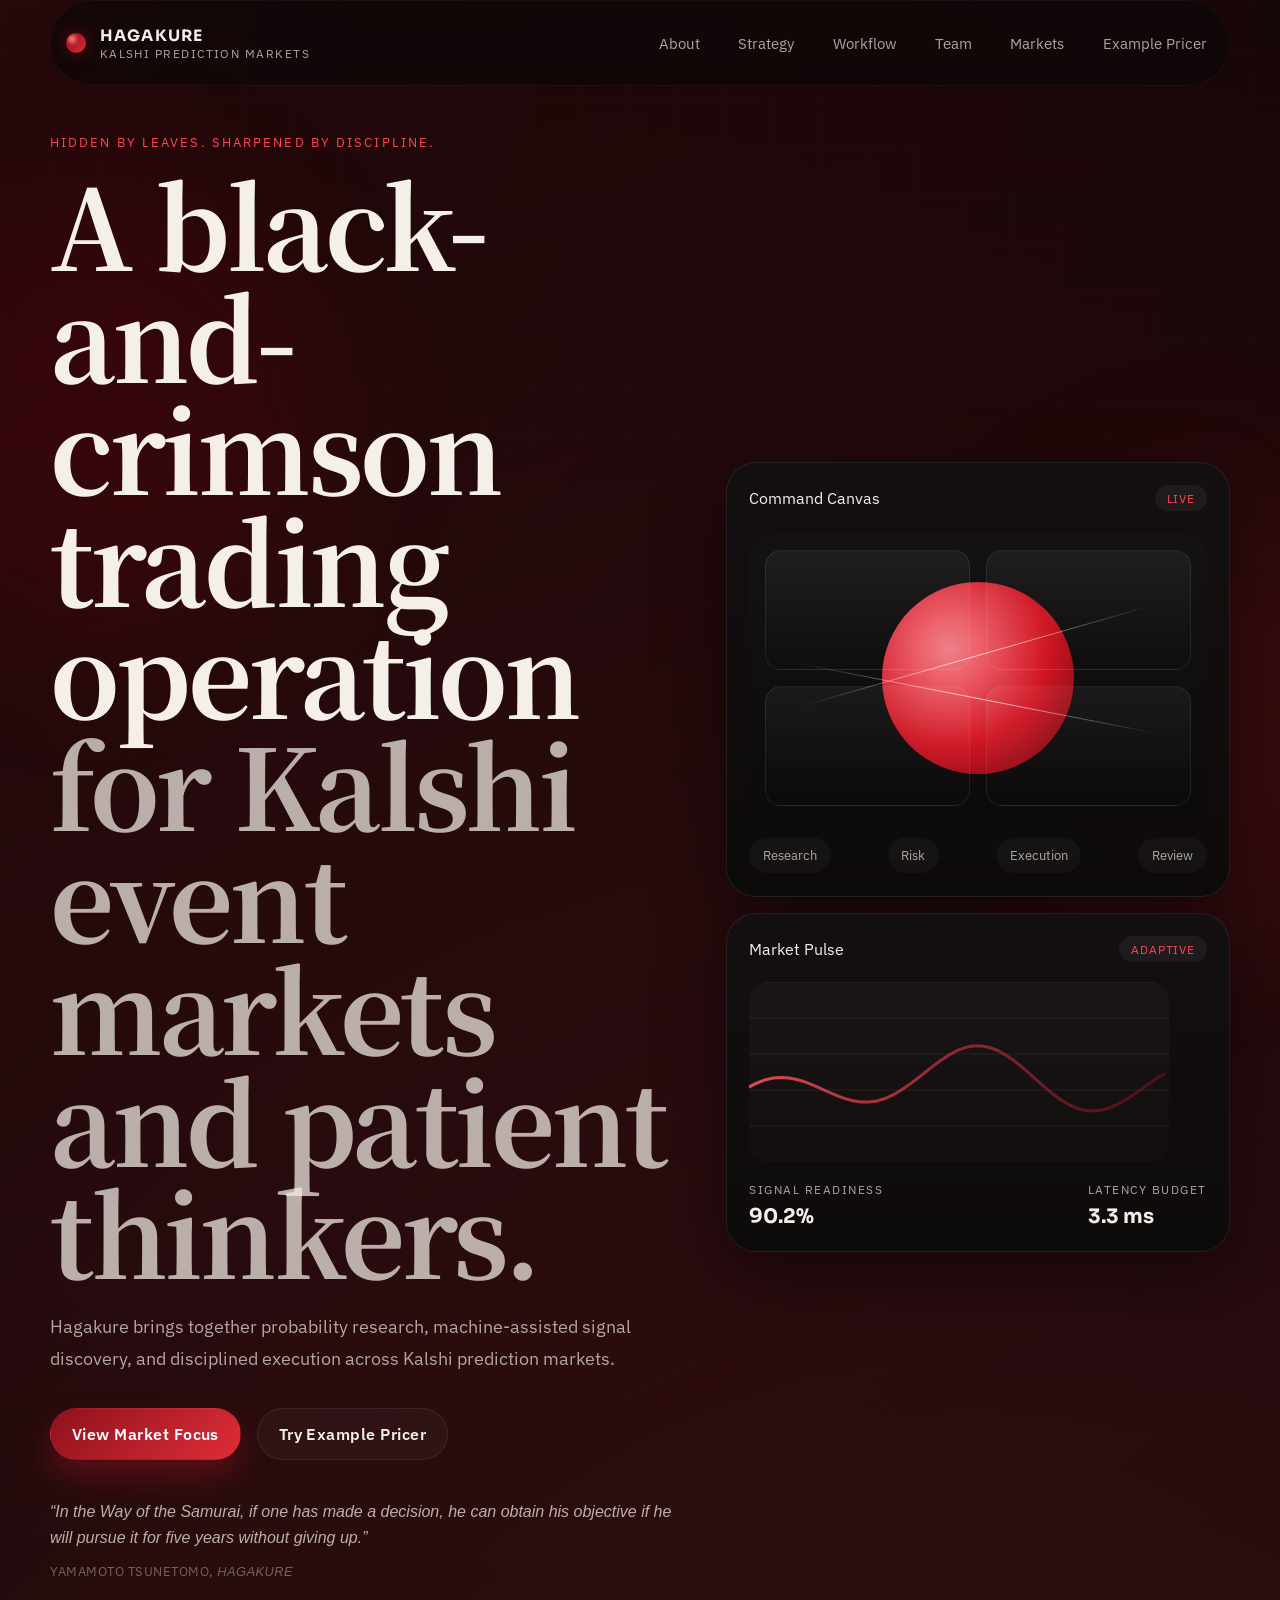
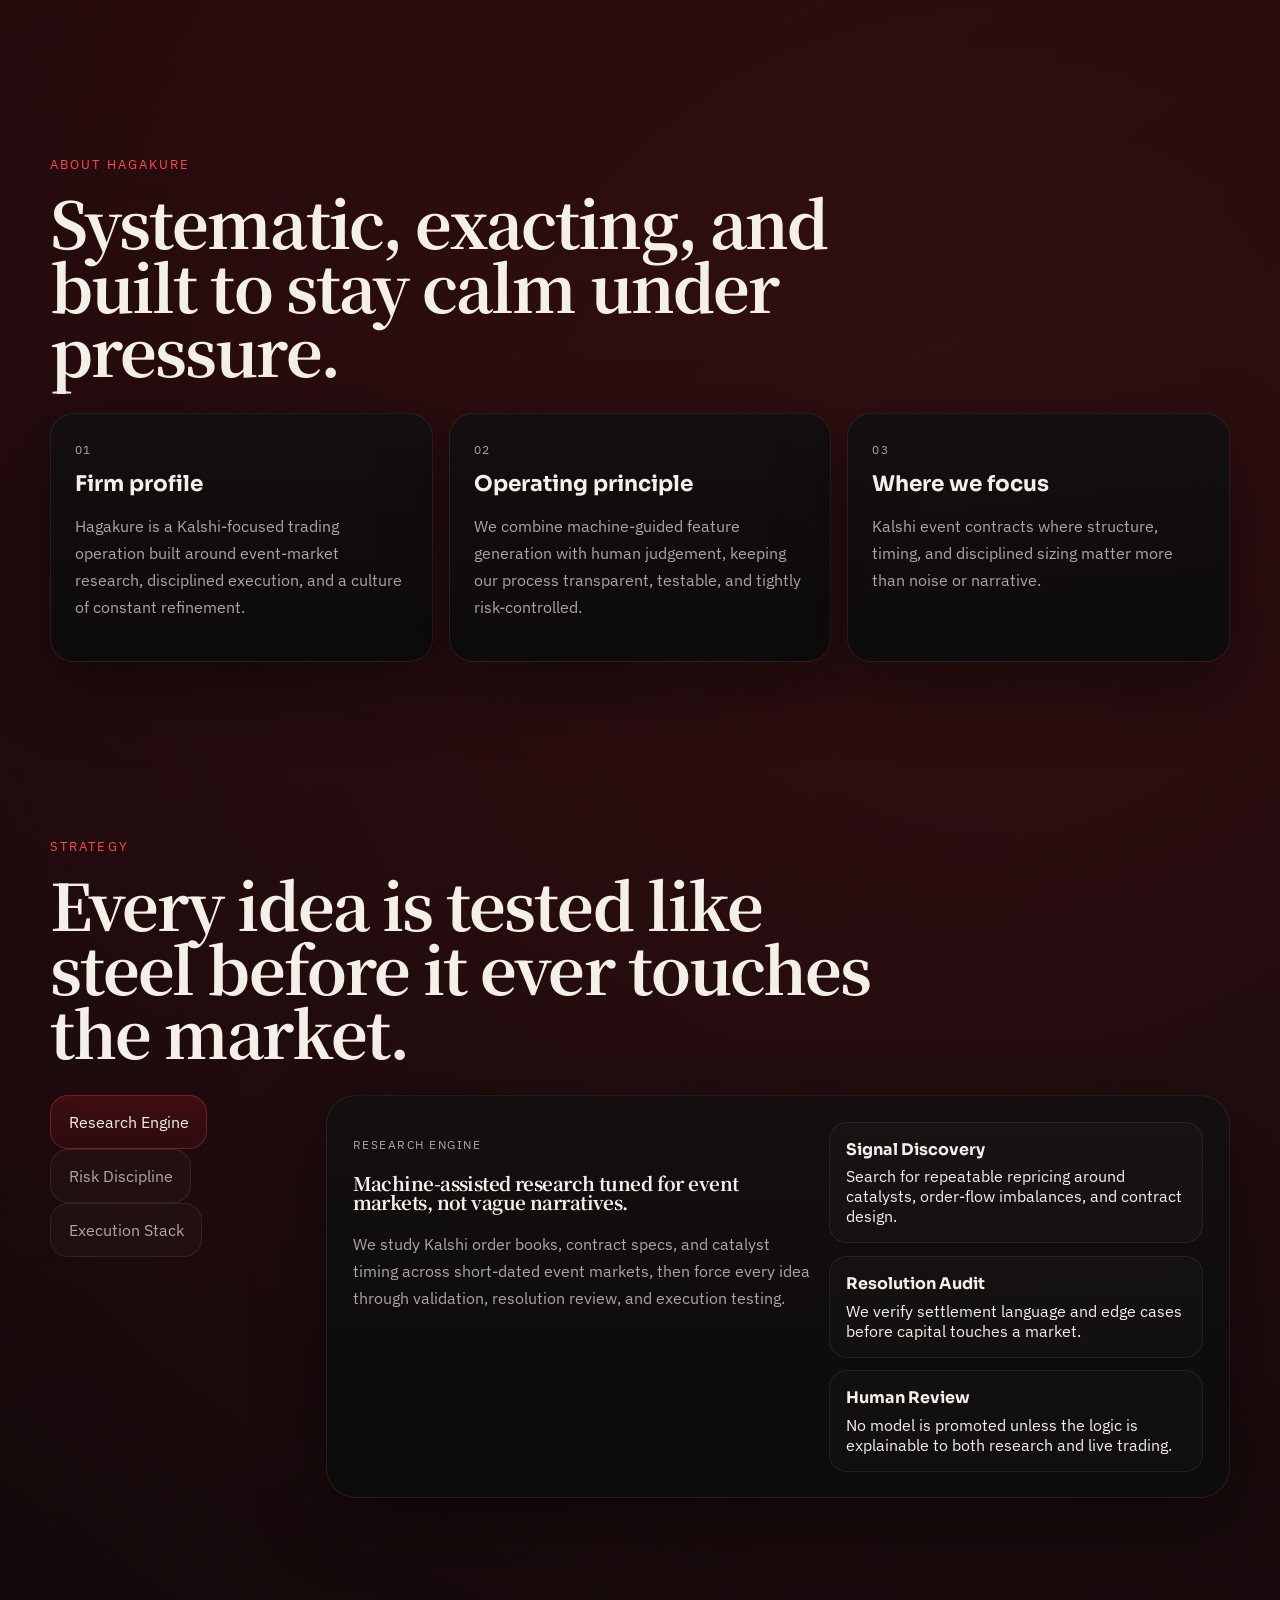
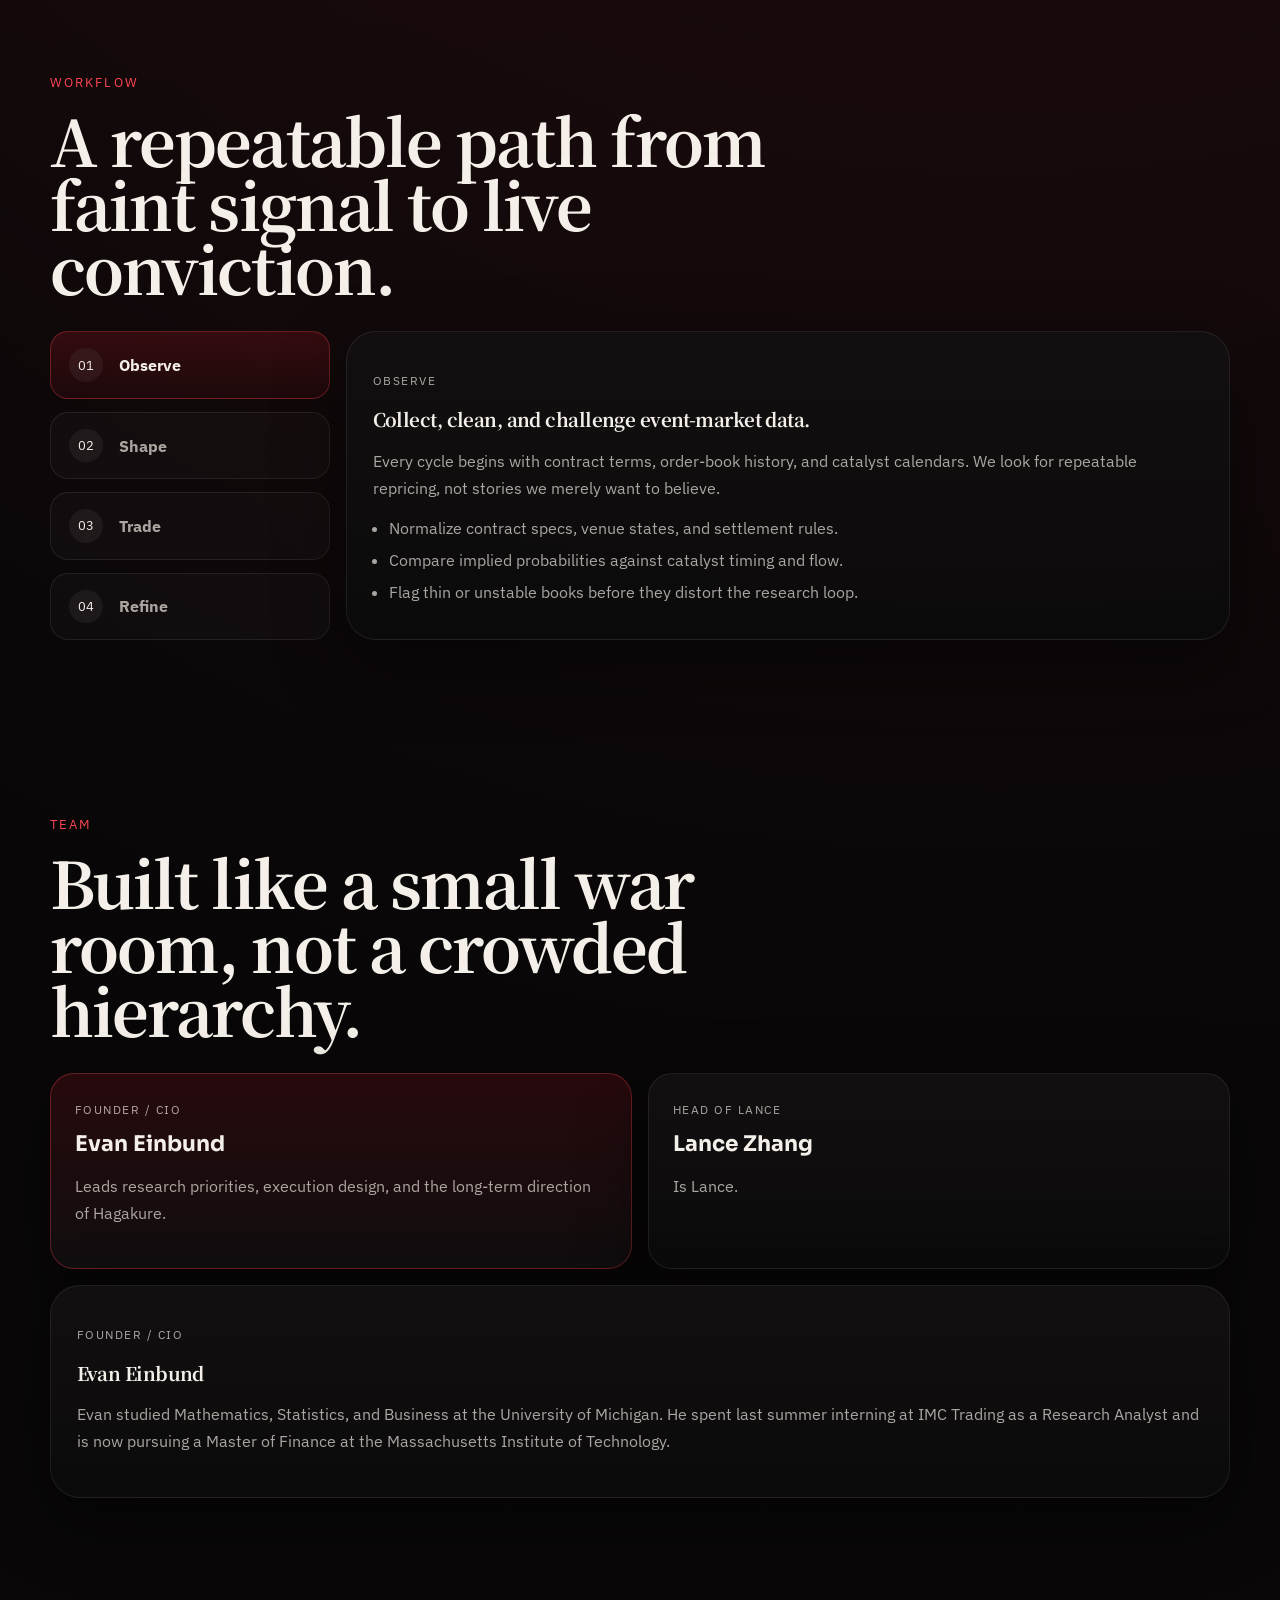
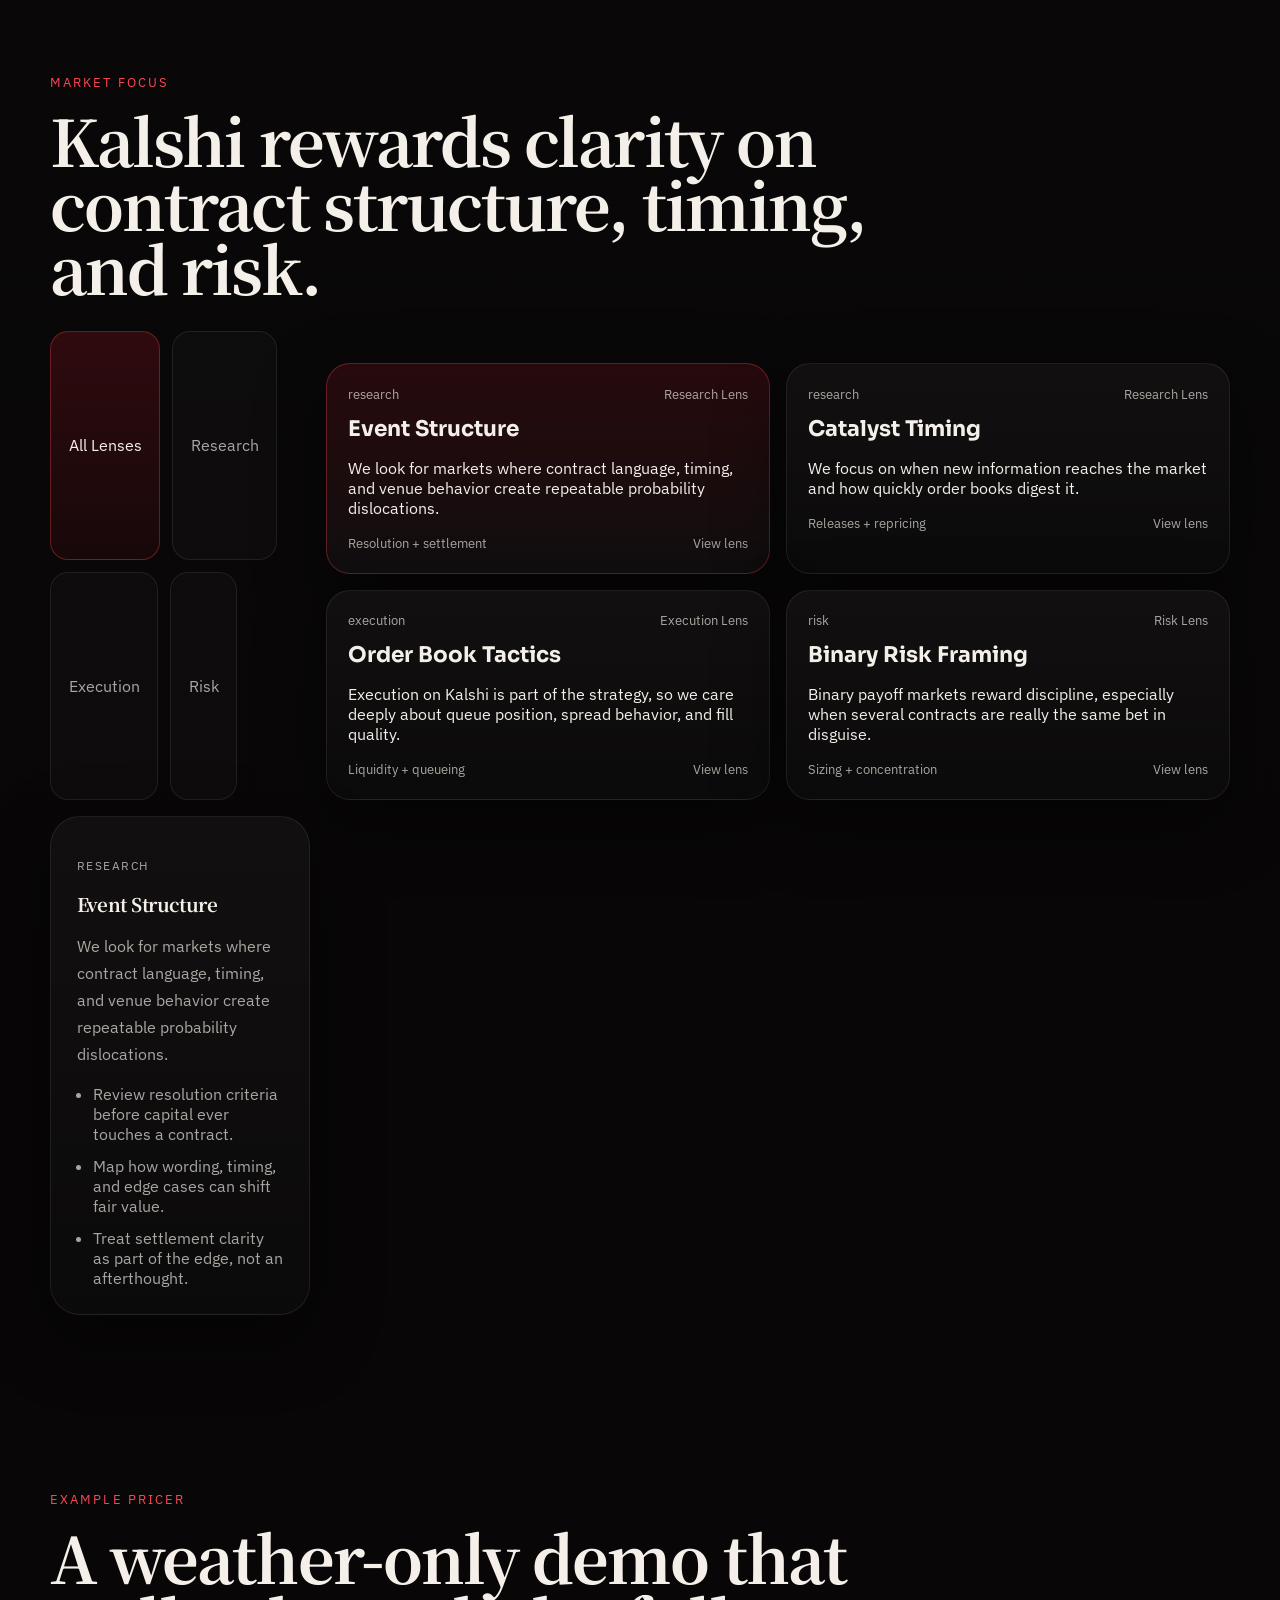
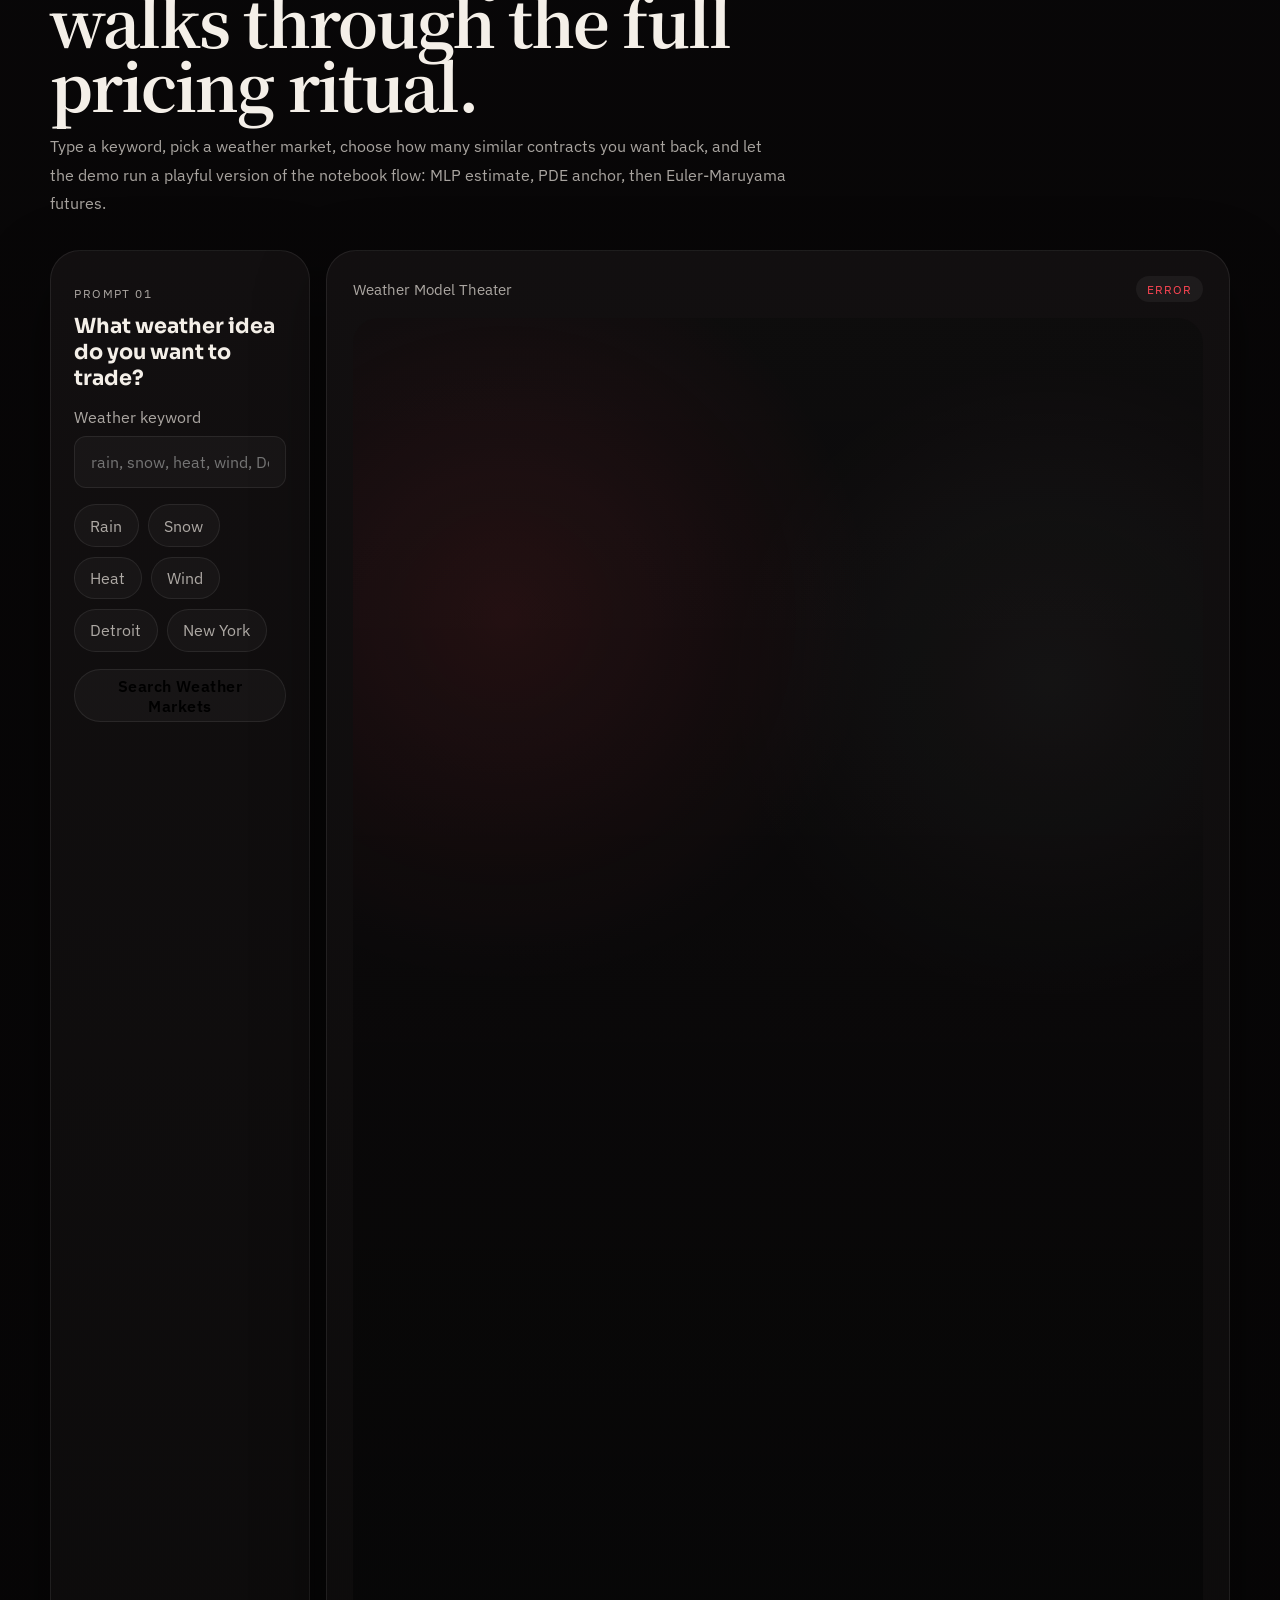
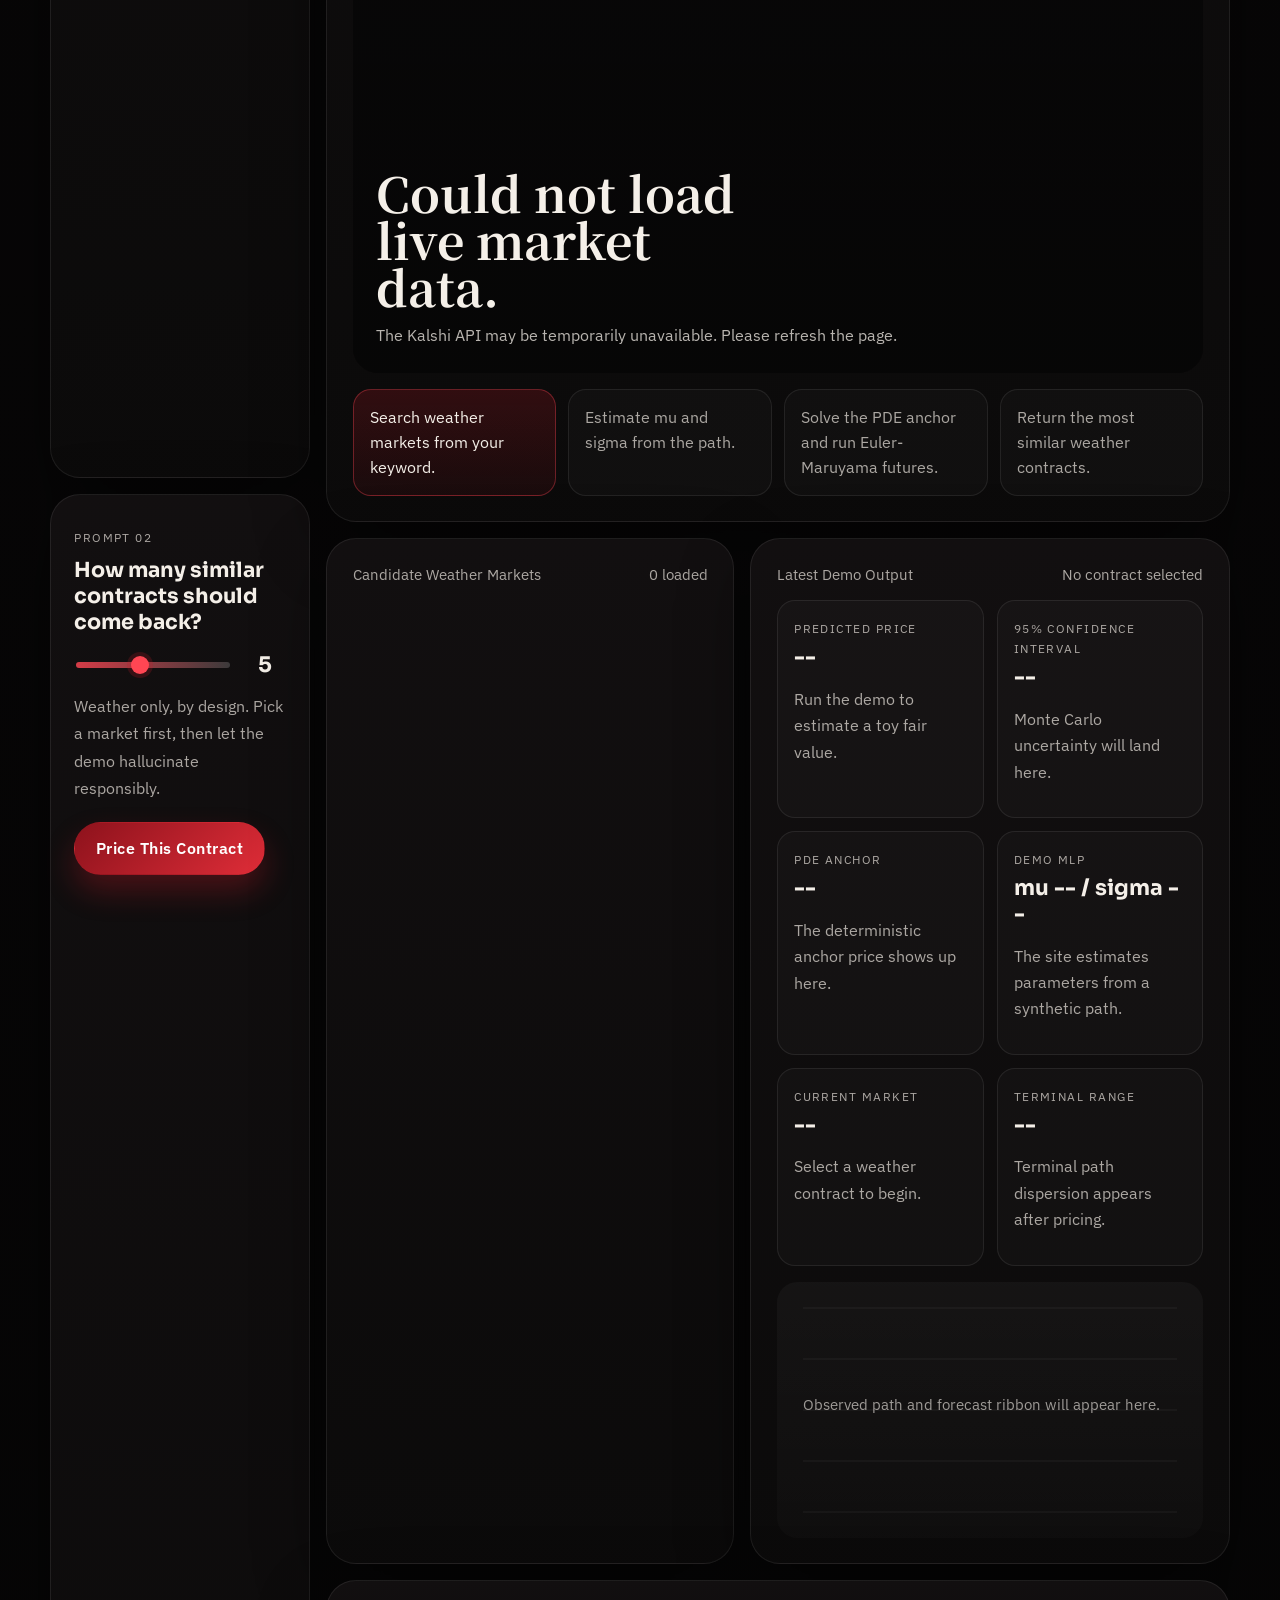
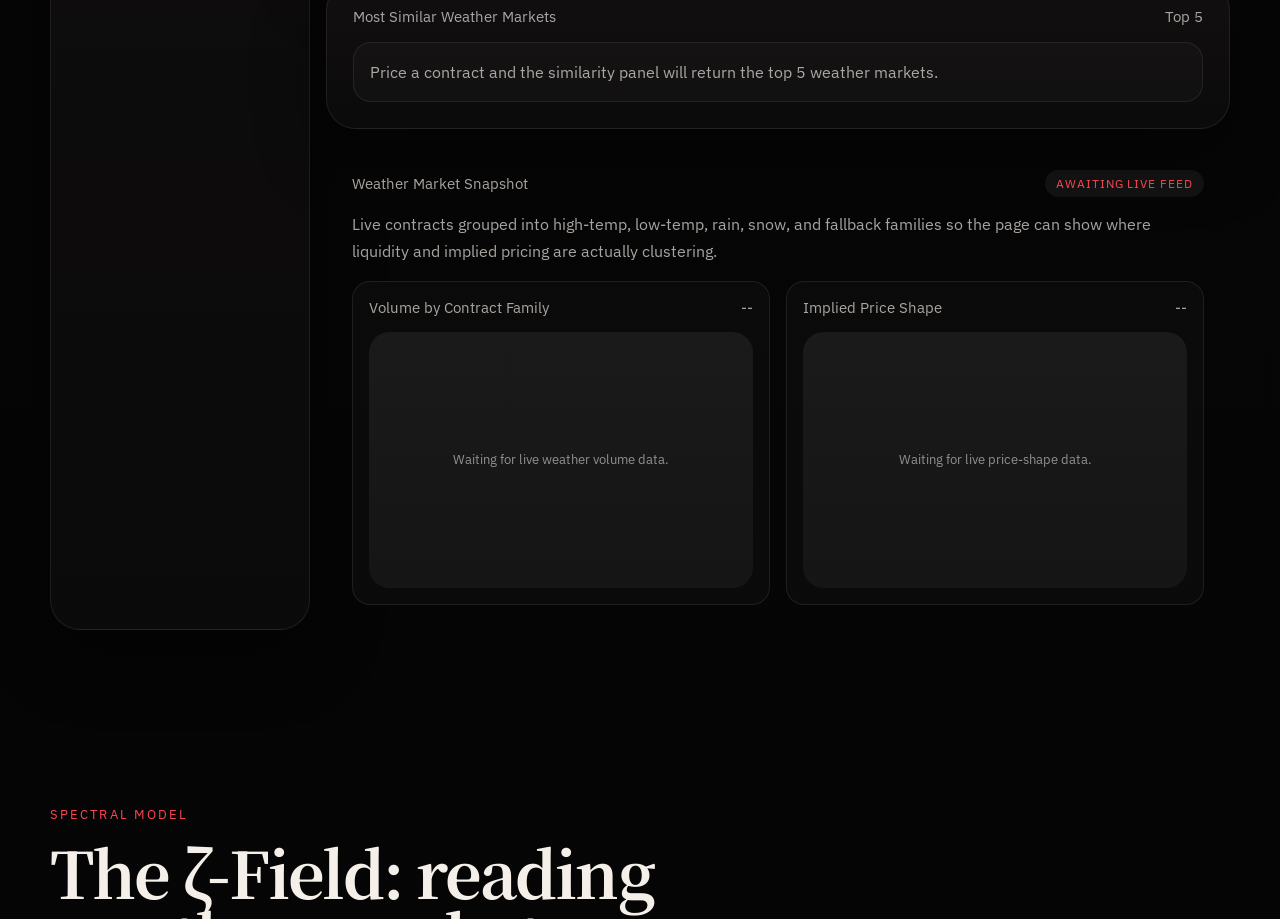
==== commit 16c3a558: "Add ζ-Field spectral scanner and site section - zeta_scanner.py: async background script that fetche" ====
--- a/frontend/index.html
+++ b/frontend/index.html
@@ -409,6 +409,106 @@
           </div>
         </div>
       </section>
+      <section class="section" id="zeta-field">
+        <div class="section-heading reveal">
+          <p class="eyebrow">Spectral Model</p>
+          <h2>The ζ-Field: reading weather markets as a frequency signal.</h2>
+          <p class="section-subcopy">
+            Temperature curves oscillate with known physical rhythms — diurnal cycles, storm
+            periodicities, seasonal patterns. The ζ-Field decomposes a market's probability
+            path into its spectral components and asks: is the live price consistent with what
+            those dominant frequencies predict?  When it isn't, that's the trade.
+          </p>
+        </div>
+
+        <div class="zeta-grid reveal">
+
+          <article class="pricer-card zeta-card">
+            <p class="pricer-card-kicker">Step 01</p>
+            <h3>Map to the real line</h3>
+            <p class="zeta-card-body">
+              Market probabilities live on (0,&nbsp;1), which breaks Fourier arithmetic.
+              The ζ-Field first applies a logit transform —
+              <span class="zeta-formula">z(t) = log(p / (1−p))</span> — pulling the path
+              onto the full real line where FFT is well-defined and linear superposition holds.
+            </p>
+          </article>
+
+          <article class="pricer-card zeta-card">
+            <p class="pricer-card-kicker">Step 02</p>
+            <h3>Decompose into frequencies</h3>
+            <p class="zeta-card-body">
+              A Fast Fourier Transform converts the logit path into its spectral
+              representation: <span class="zeta-formula">Z(ω) = FFT(z(t))</span>.
+              This is the ζ-field — a map of how much energy the market concentrates
+              at each cycle length, from multi-day trends down to intra-hour noise.
+            </p>
+          </article>
+
+          <article class="pricer-card zeta-card">
+            <p class="pricer-card-kicker">Step 03</p>
+            <h3>Reconstruct the fair value</h3>
+            <p class="zeta-card-body">
+              Keep only the top-K dominant components — the cycles that explain most
+              of the variance — and invert:
+              <span class="zeta-formula">p̂ = logistic(IFFT(Ẑ(ω)))</span>.
+              The resulting <em>spectral fair value</em> is what the market's own
+              periodic structure implies the price should be right now.
+            </p>
+          </article>
+
+          <article class="pricer-card zeta-card">
+            <p class="pricer-card-kicker">Step 04</p>
+            <h3>Detect regime shifts</h3>
+            <p class="zeta-card-body">
+              A sudden spike in high-frequency spectral power signals that the market
+              has broken from its prior regime — analogous to non-trivial zeros of the
+              Riemann ζ-function marking phase transitions in prime distribution.
+              When &gt;55&nbsp;% of power concentrates in sub-2-hour cycles, a regime
+              alert fires.
+            </p>
+          </article>
+
+        </div>
+
+        <div class="zeta-why reveal">
+          <div class="zeta-why-copy">
+            <p class="eyebrow" style="margin-bottom:0.75rem">Why traders care</p>
+            <h3>Spectral mispricing is structural, not random.</h3>
+            <p>
+              Weather markets inherit the spectral fingerprint of the underlying
+              meteorological variable.  A high-temperature contract in Phoenix tracks a
+              strong 24-hour diurnal cycle; a monthly rainfall contract in Houston reflects
+              a multi-day convective storm periodicity.  When a market's live price diverges
+              from its spectral reconstruction, one of three things is true:
+            </p>
+            <ul class="zeta-reasons">
+              <li><strong>Information arrival</strong> — new data (model run, NWS alert) broke the old cycle.  The regime detector catches this first.</li>
+              <li><strong>Liquidity gap</strong> — the bid/ask drifted without real information updating it.  The spectral gap points to the direction of reversion.</li>
+              <li><strong>Cross-market divergence</strong> — a correlated city contract moved but this one didn't.  ζ-Field discrepancy paired with the pricer's similarity score pinpoints the stale leg.</li>
+            </ul>
+          </div>
+          <div class="zeta-why-stats">
+            <div class="zeta-stat">
+              <span class="metric-value">24 h</span>
+              <span class="metric-label">Dominant diurnal cycle in temperature markets</span>
+            </div>
+            <div class="zeta-stat">
+              <span class="metric-value">7 %</span>
+              <span class="metric-label">Alert threshold — gap between market price and ζ-fair value</span>
+            </div>
+            <div class="zeta-stat">
+              <span class="metric-value">5</span>
+              <span class="metric-label">Dominant spectral components used per reconstruction</span>
+            </div>
+            <div class="zeta-stat">
+              <span class="metric-value">120 s</span>
+              <span class="metric-label">Scan cadence of the live ζ-Field scanner</span>
+            </div>
+          </div>
+        </div>
+
+      </section>
     </main>
   </div>
 
--- a/frontend/styles.css
+++ b/frontend/styles.css
@@ -1219,6 +1219,95 @@
   transform: translateY(0);
 }
 
+/* ── ζ-Field section ────────────────────────────────────────────────────────── */
+
+.zeta-grid {
+  display: grid;
+  grid-template-columns: repeat(4, 1fr);
+  gap: 1rem;
+  margin-top: 2rem;
+}
+
+.zeta-card {
+  display: flex;
+  flex-direction: column;
+  gap: 0.75rem;
+}
+
+.zeta-card-body {
+  font-size: 0.9rem;
+  line-height: 1.65;
+  color: var(--muted);
+}
+
+.zeta-formula {
+  font-family: var(--mono, "IBM Plex Mono", monospace);
+  font-size: 0.82rem;
+  color: var(--accent-strong);
+  white-space: nowrap;
+}
+
+.zeta-why {
+  display: grid;
+  grid-template-columns: 1fr minmax(220px, 340px);
+  gap: 3rem;
+  margin-top: 3rem;
+  align-items: start;
+}
+
+.zeta-why-copy h3 {
+  font-size: 1.55rem;
+  margin: 0.5rem 0 1rem;
+}
+
+.zeta-why-copy p {
+  font-size: 0.92rem;
+  line-height: 1.7;
+  color: var(--muted);
+  margin-bottom: 1rem;
+}
+
+.zeta-reasons {
+  list-style: none;
+  padding: 0;
+  margin: 0;
+  display: flex;
+  flex-direction: column;
+  gap: 0.65rem;
+}
+
+.zeta-reasons li {
+  font-size: 0.88rem;
+  line-height: 1.6;
+  color: var(--muted);
+  padding-left: 1.1rem;
+  position: relative;
+}
+
+.zeta-reasons li::before {
+  content: "—";
+  position: absolute;
+  left: 0;
+  color: var(--accent-strong);
+}
+
+.zeta-why-stats {
+  display: grid;
+  grid-template-columns: 1fr 1fr;
+  gap: 1.25rem;
+}
+
+.zeta-stat {
+  background: linear-gradient(180deg, rgba(19, 16, 17, 0.94), rgba(12, 11, 11, 0.94));
+  border: 1px solid var(--border);
+  box-shadow: var(--shadow);
+  border-radius: var(--radius-xl);
+  padding: 1.2rem 1.1rem;
+  display: flex;
+  flex-direction: column;
+  gap: 0.35rem;
+}
+
 @media (max-width: 980px) {
   .desktop-nav {
     display: none;
@@ -1298,6 +1387,15 @@
     grid-template-columns: 1fr;
   }
 
+  .zeta-grid {
+    grid-template-columns: 1fr 1fr;
+  }
+
+  .zeta-why {
+    grid-template-columns: 1fr;
+    gap: 2rem;
+  }
+
   .pricer-market-top,
   .pricer-correlation-item {
     flex-direction: column;
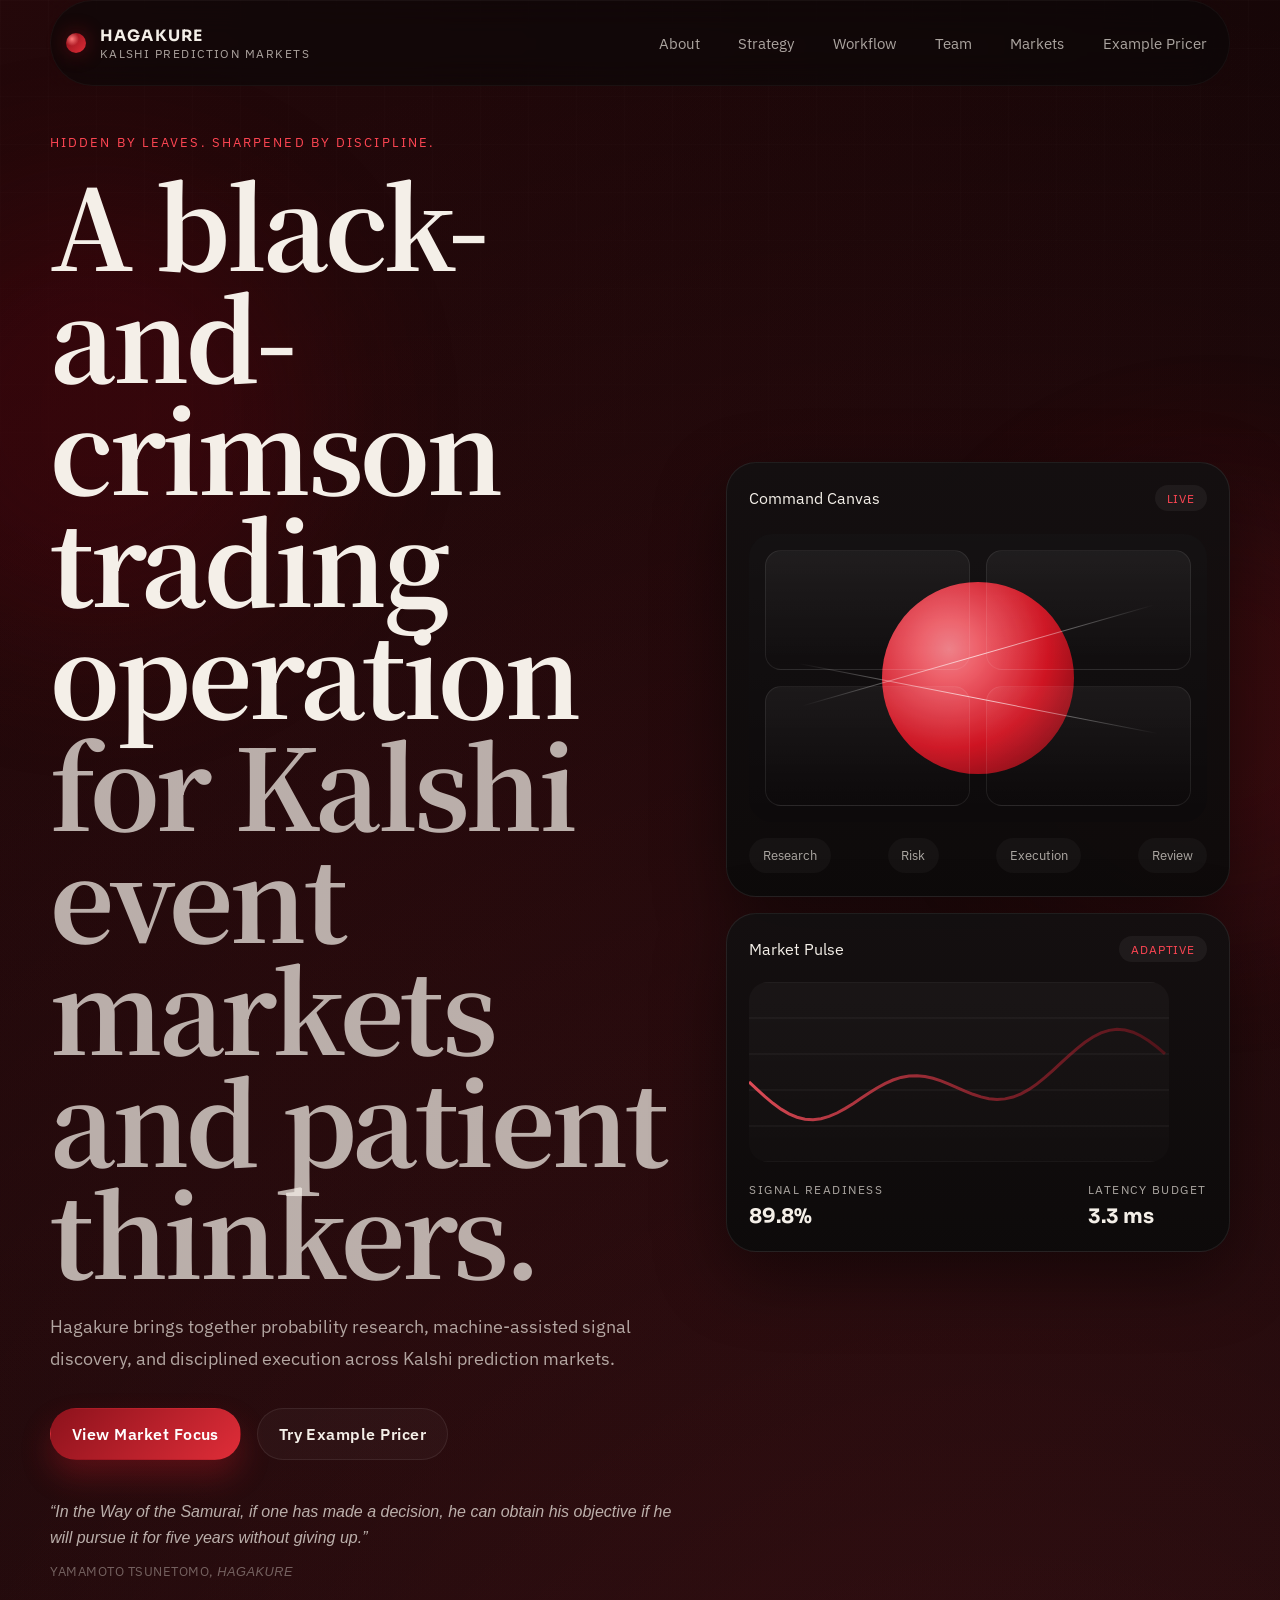
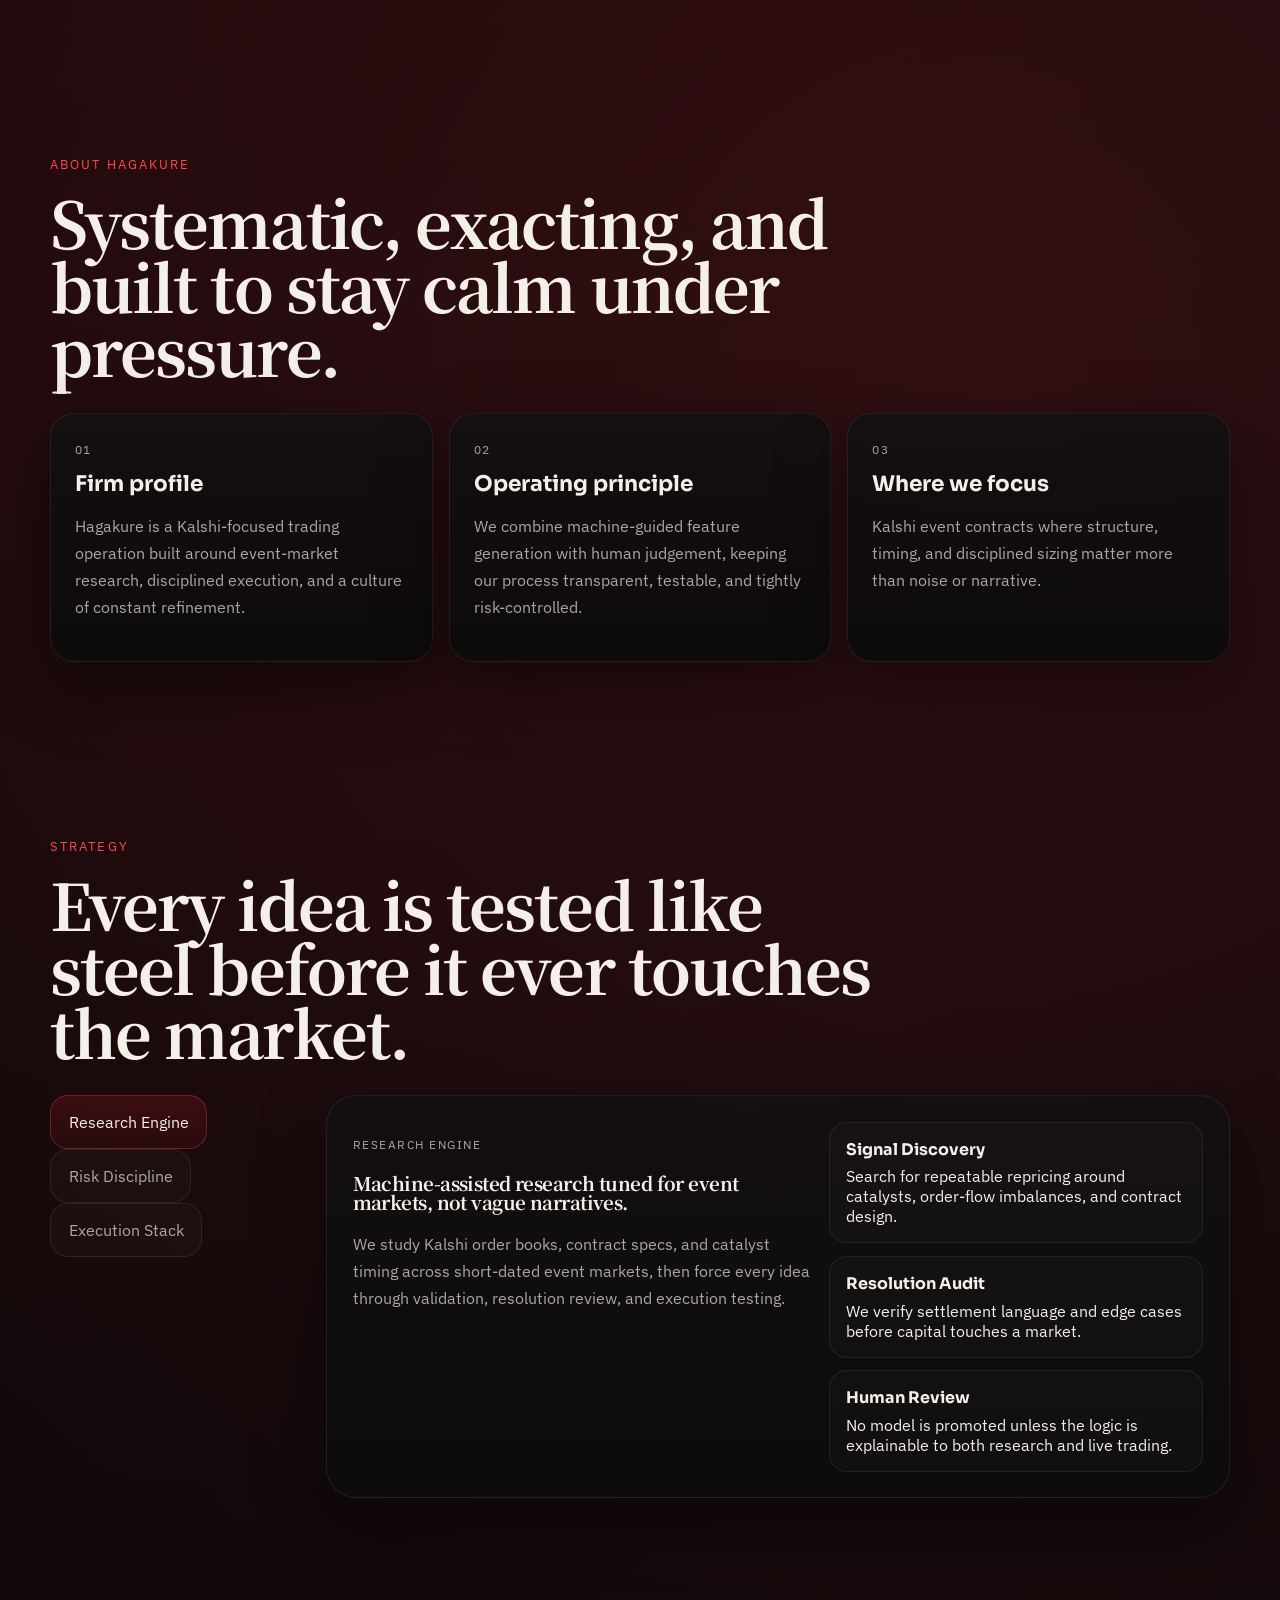
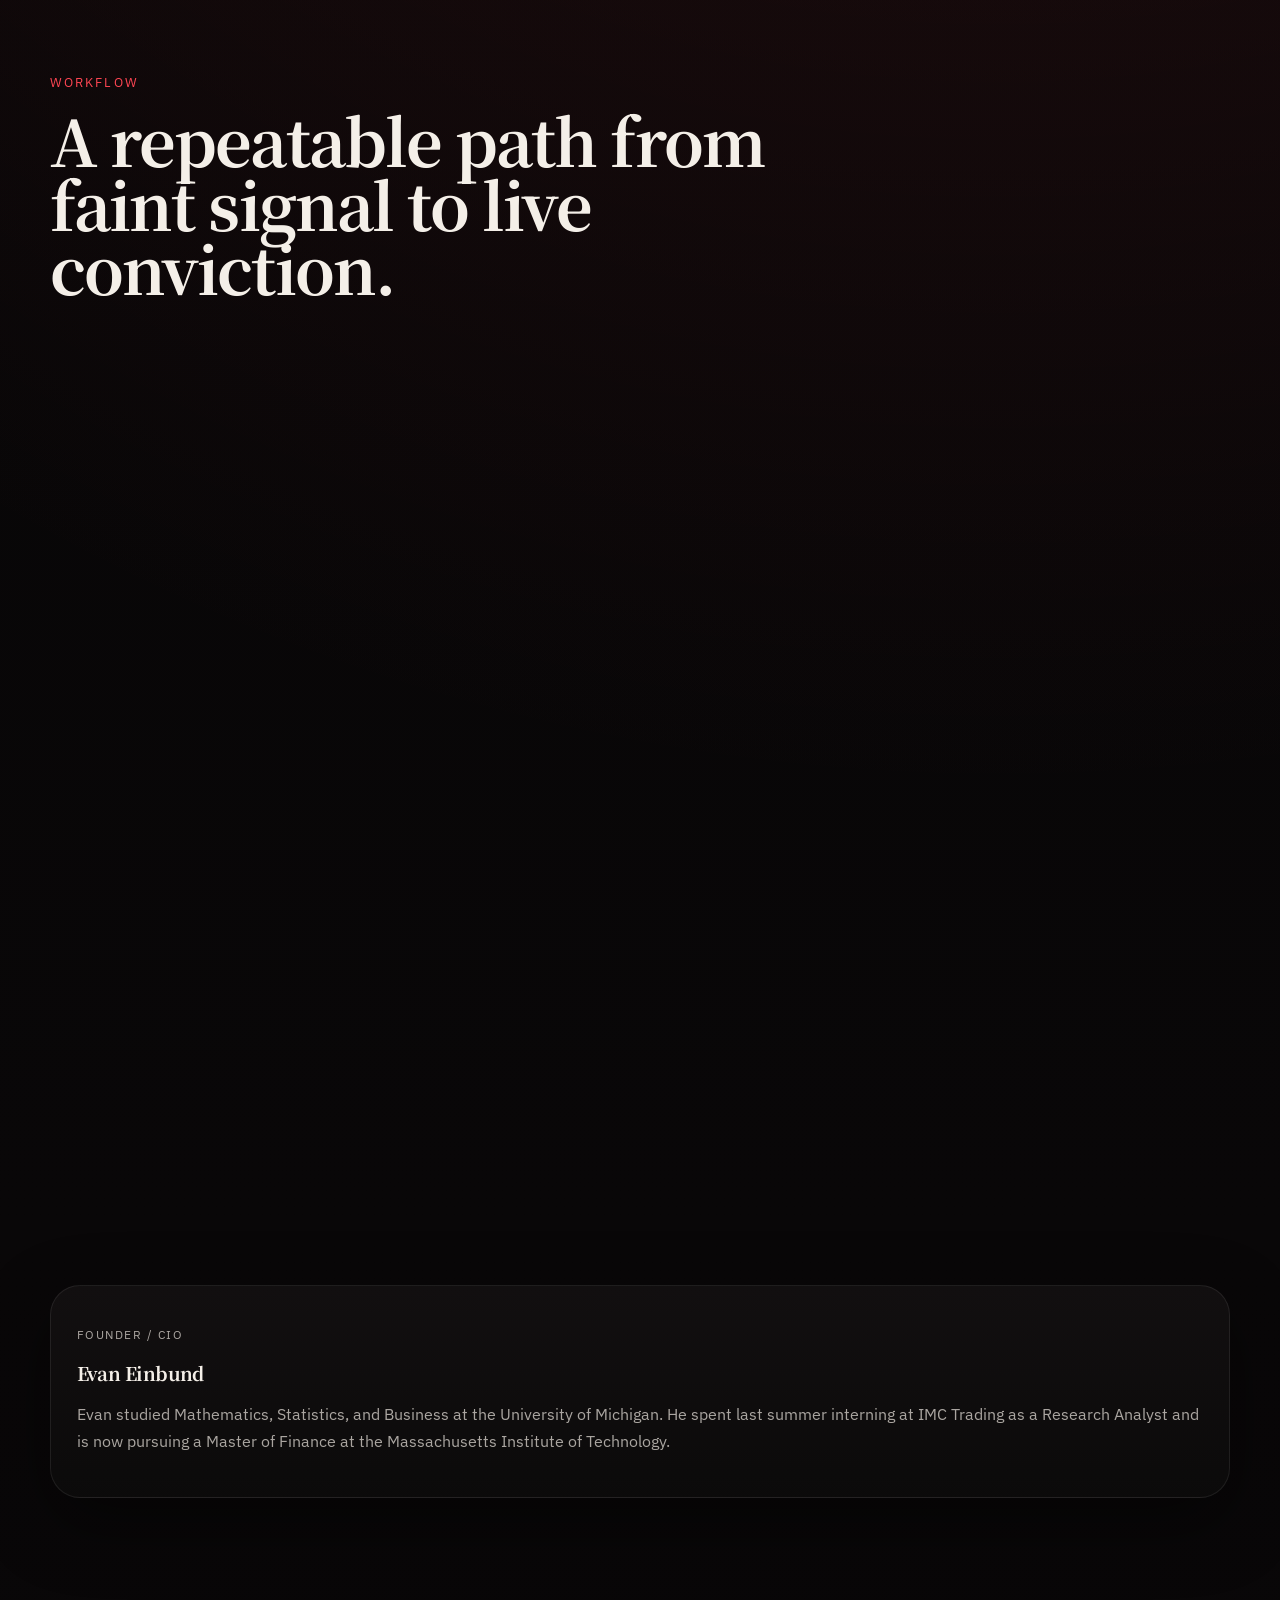
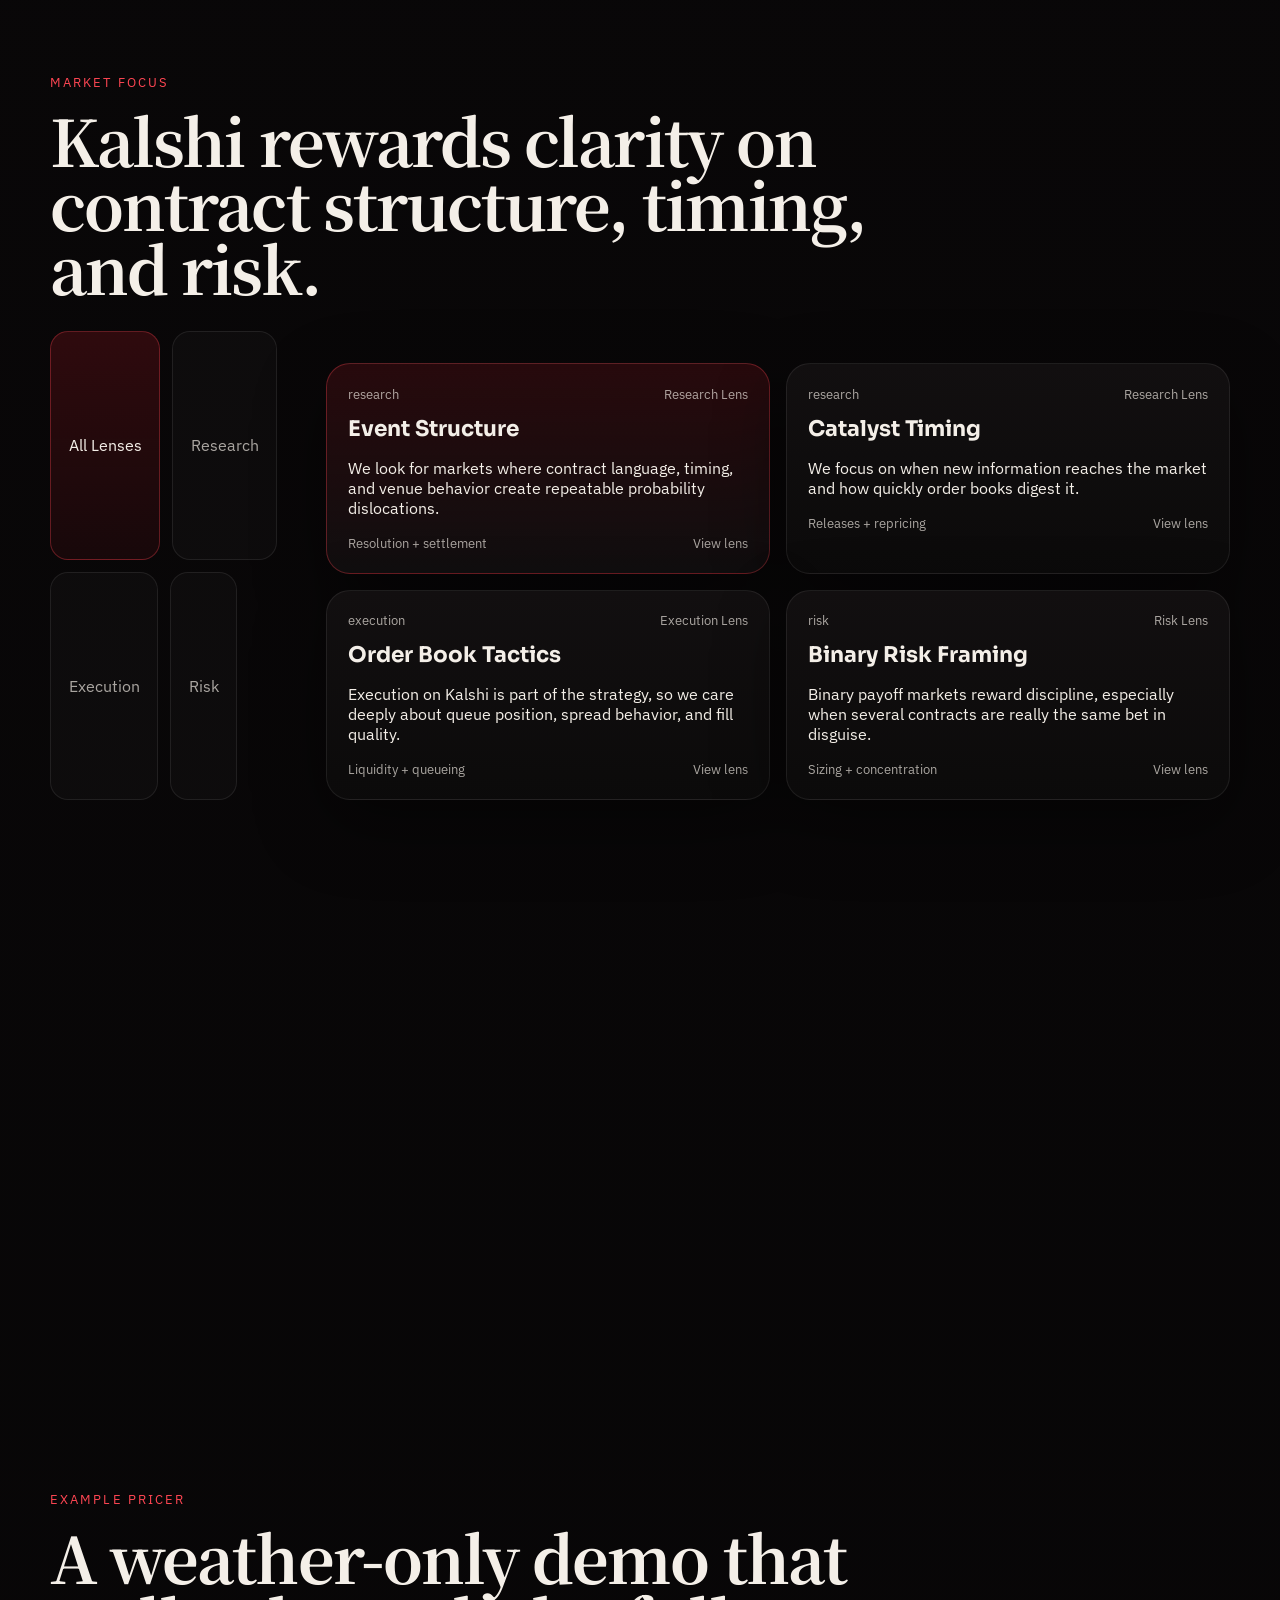
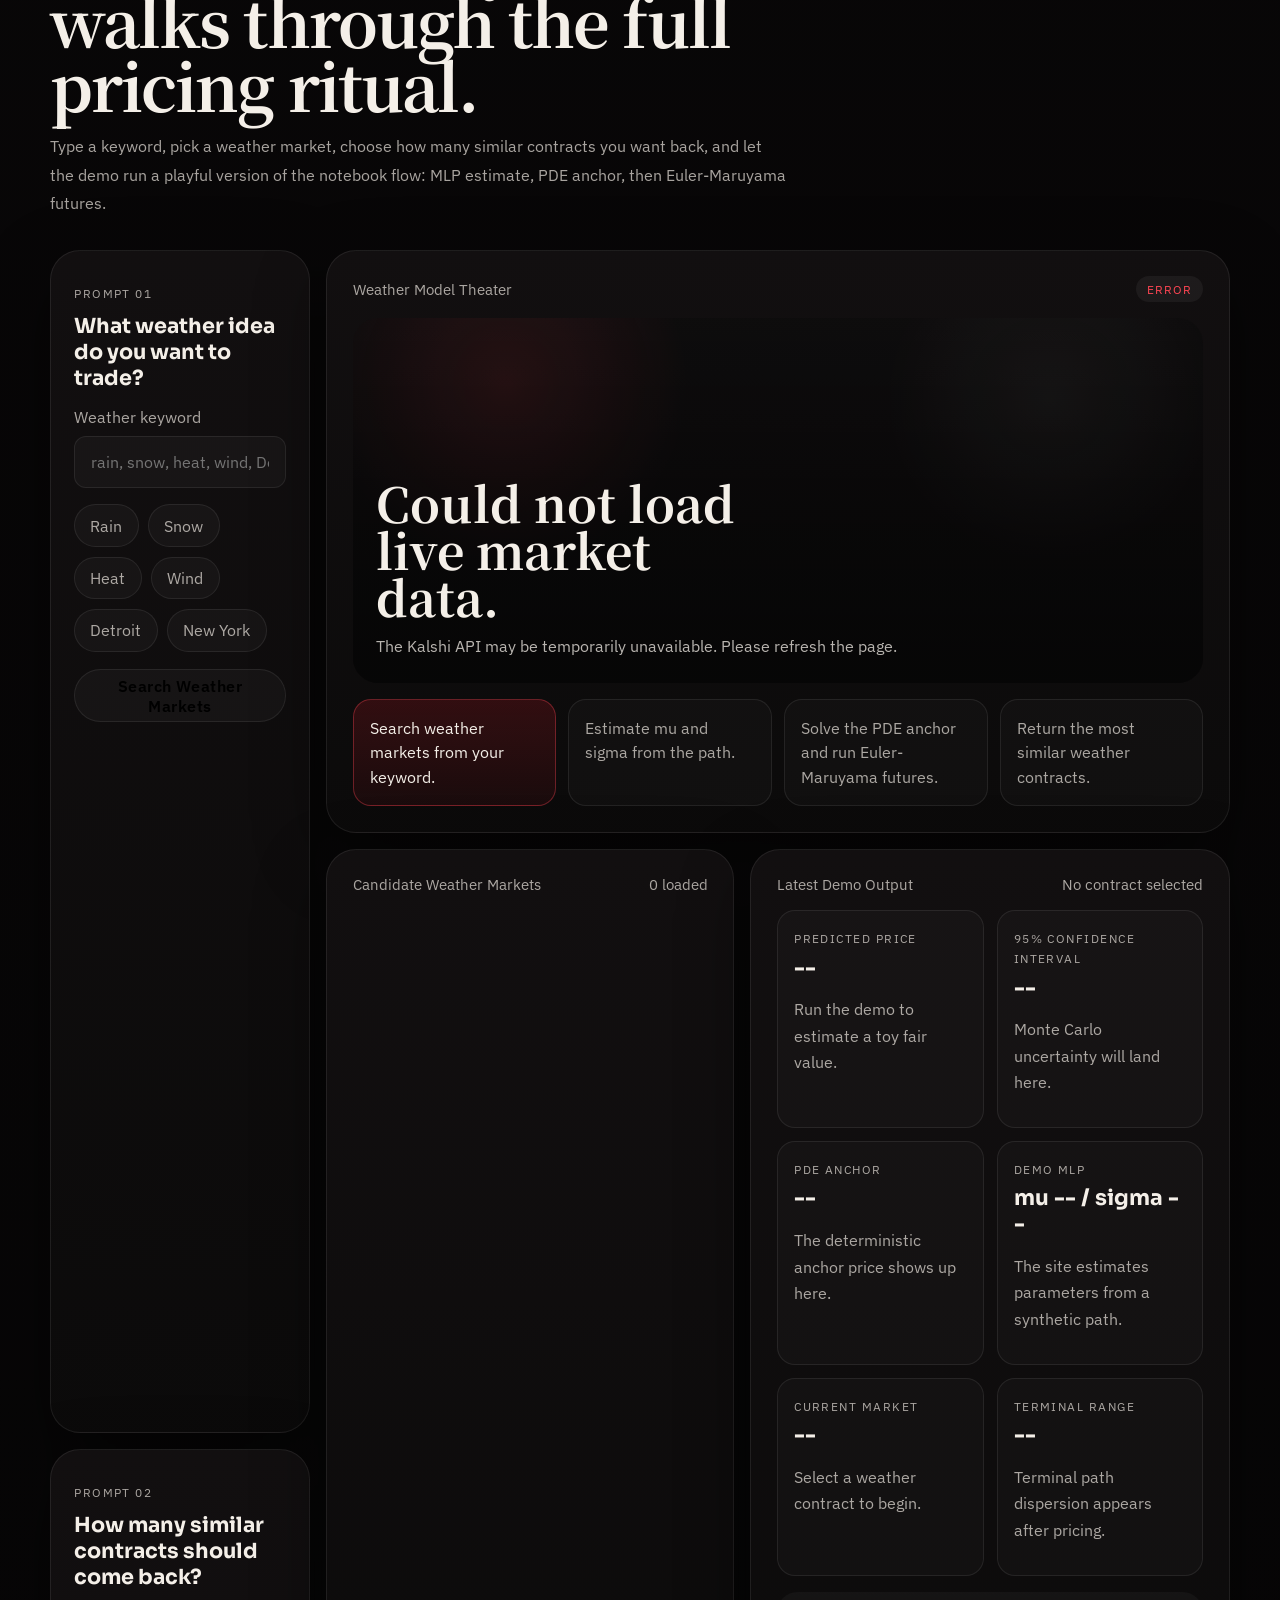
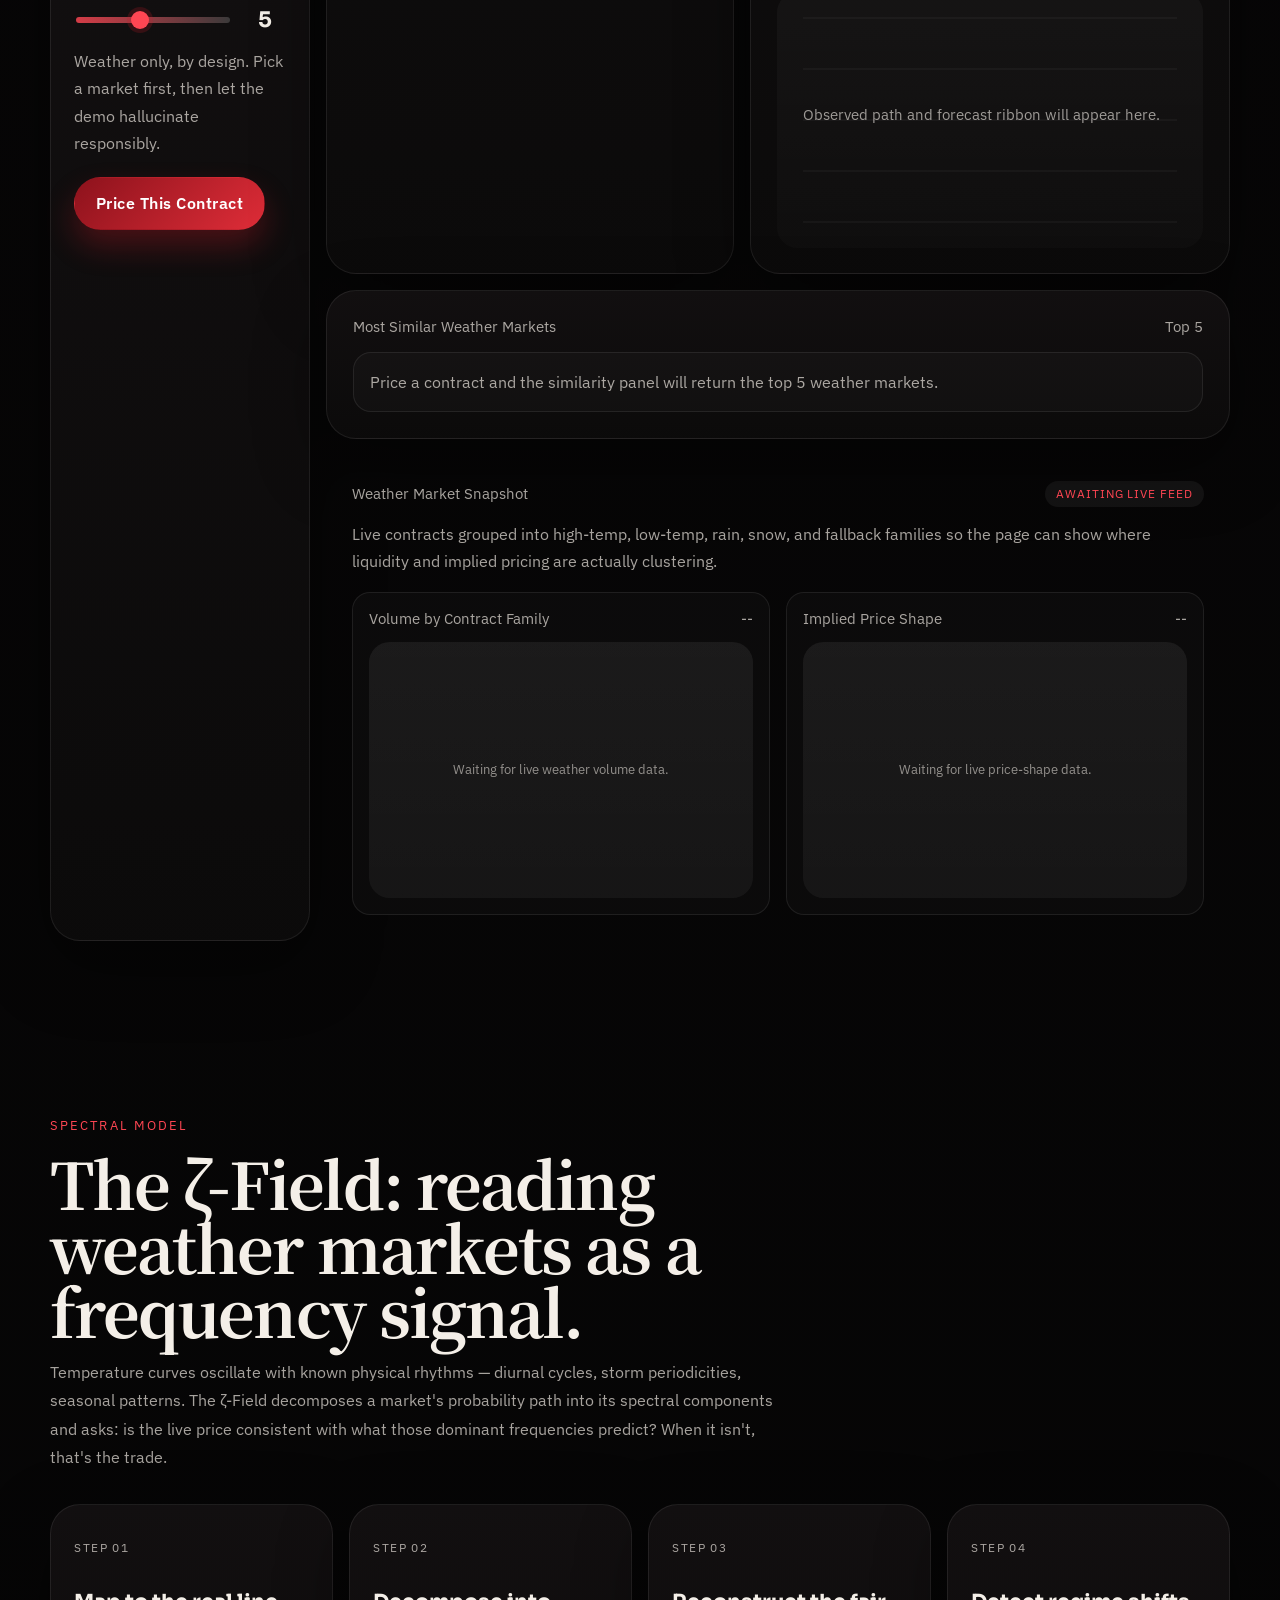
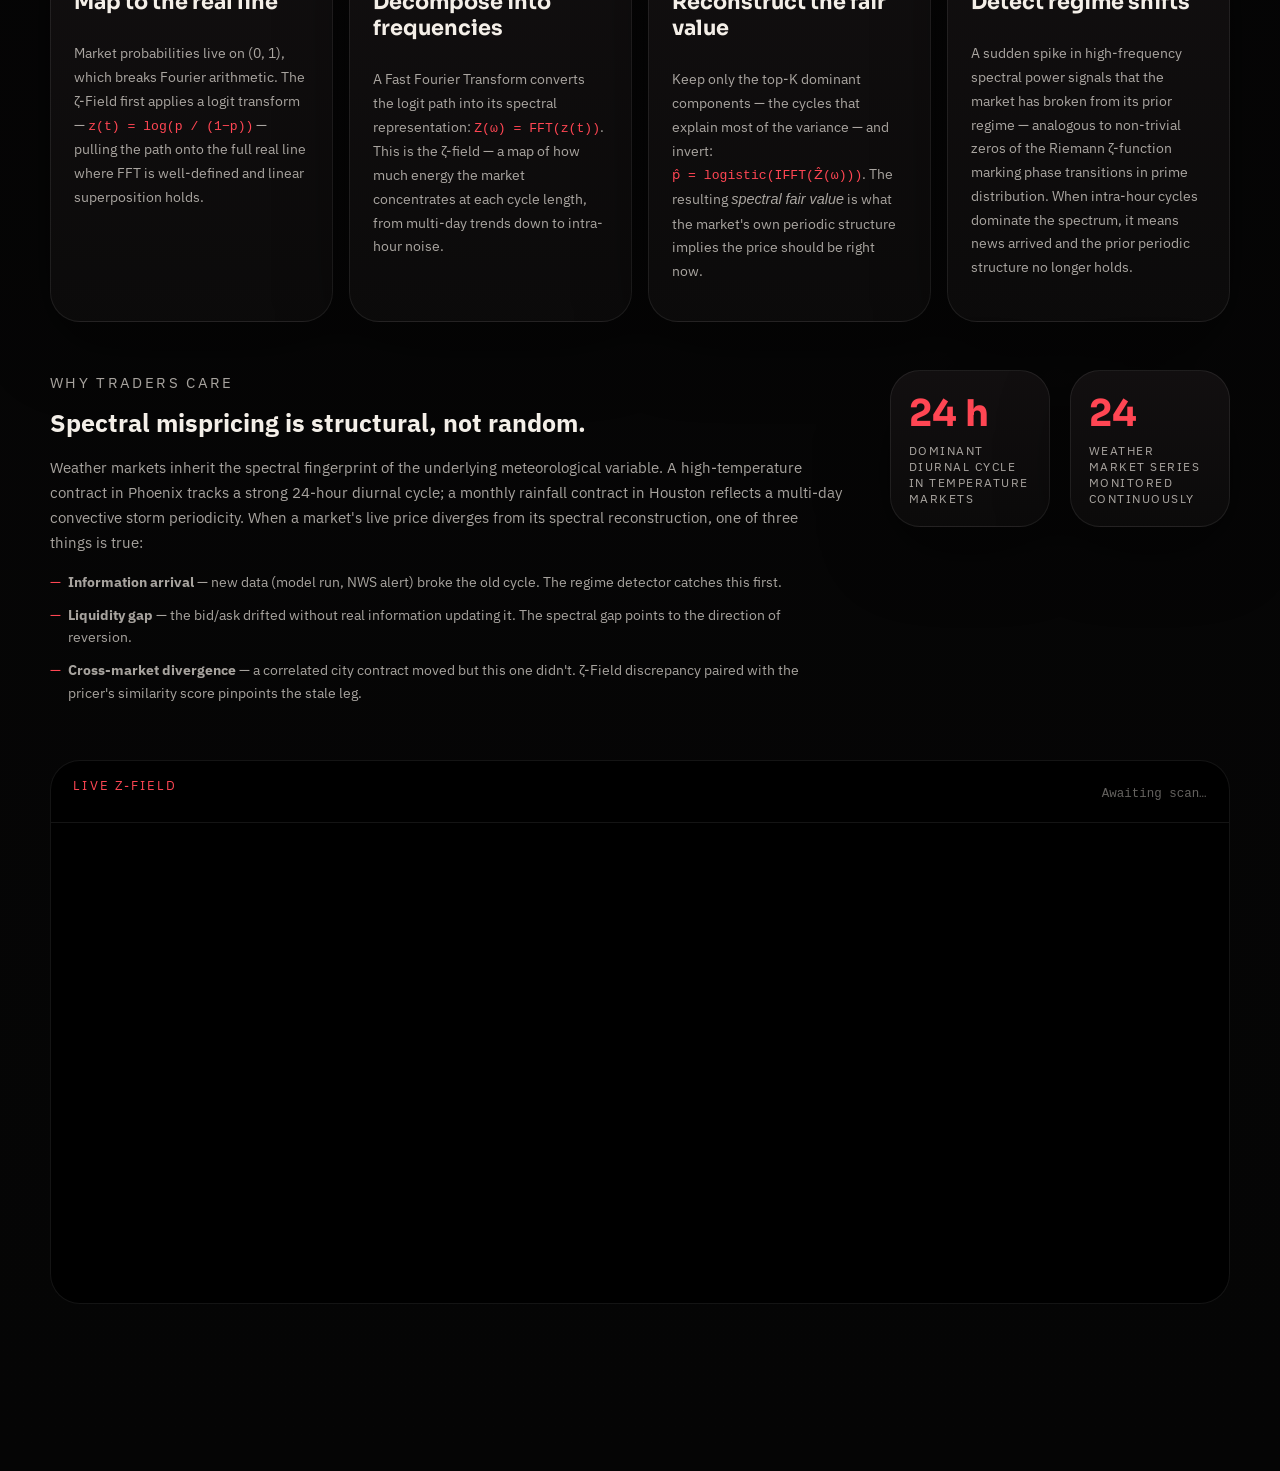
==== commit 8bc7b1bd: "Add live ζ-Field 3D visualization and dynamic series discovery - zeta_scanner: replace hardcoded WEA" ====
--- a/frontend/index.html
+++ b/frontend/index.html
@@ -464,8 +464,8 @@
               A sudden spike in high-frequency spectral power signals that the market
               has broken from its prior regime — analogous to non-trivial zeros of the
               Riemann ζ-function marking phase transitions in prime distribution.
-              When &gt;55&nbsp;% of power concentrates in sub-2-hour cycles, a regime
-              alert fires.
+              When intra-hour cycles dominate the spectrum, it means news arrived and
+              the prior periodic structure no longer holds.
             </p>
           </article>
 
@@ -494,18 +494,18 @@
               <span class="metric-label">Dominant diurnal cycle in temperature markets</span>
             </div>
             <div class="zeta-stat">
-              <span class="metric-value">7 %</span>
-              <span class="metric-label">Alert threshold — gap between market price and ζ-fair value</span>
-            </div>
-            <div class="zeta-stat">
-              <span class="metric-value">5</span>
-              <span class="metric-label">Dominant spectral components used per reconstruction</span>
-            </div>
-            <div class="zeta-stat">
-              <span class="metric-value">120 s</span>
-              <span class="metric-label">Scan cadence of the live ζ-Field scanner</span>
-            </div>
-          </div>
+              <span class="metric-value">24</span>
+              <span class="metric-label">Weather market series monitored continuously</span>
+            </div>
+          </div>
+        </div>
+
+        <div class="zeta-surface-wrap reveal" id="zeta-surface-wrap">
+          <div class="zeta-surface-header">
+            <p class="eyebrow">Live ζ-Field</p>
+            <span class="zeta-surface-ts" id="zeta-surface-ts">Awaiting scan…</span>
+          </div>
+          <div id="zeta-surface" class="zeta-surface-plot"></div>
         </div>
 
       </section>
--- a/frontend/styles.css
+++ b/frontend/styles.css
@@ -1308,6 +1308,40 @@
   gap: 0.35rem;
 }
 
+.zeta-surface-wrap {
+  margin-top: 3.5rem;
+  border: 1px solid var(--border);
+  border-radius: var(--radius-xl);
+  overflow: hidden;
+  background: #000;
+}
+
+.zeta-surface-header {
+  display: flex;
+  align-items: center;
+  justify-content: space-between;
+  padding: 1rem 1.4rem 0.75rem;
+  border-bottom: 1px solid var(--border);
+}
+
+.zeta-surface-ts {
+  font-family: var(--mono, "IBM Plex Mono", monospace);
+  font-size: 0.78rem;
+  color: var(--muted);
+  opacity: 0.6;
+}
+
+.zeta-surface-plot {
+  width: 100%;
+  height: 480px;
+}
+
+@media (max-width: 980px) {
+  .zeta-surface-plot {
+    height: 340px;
+  }
+}
+
 @media (max-width: 980px) {
   .desktop-nav {
     display: none;
